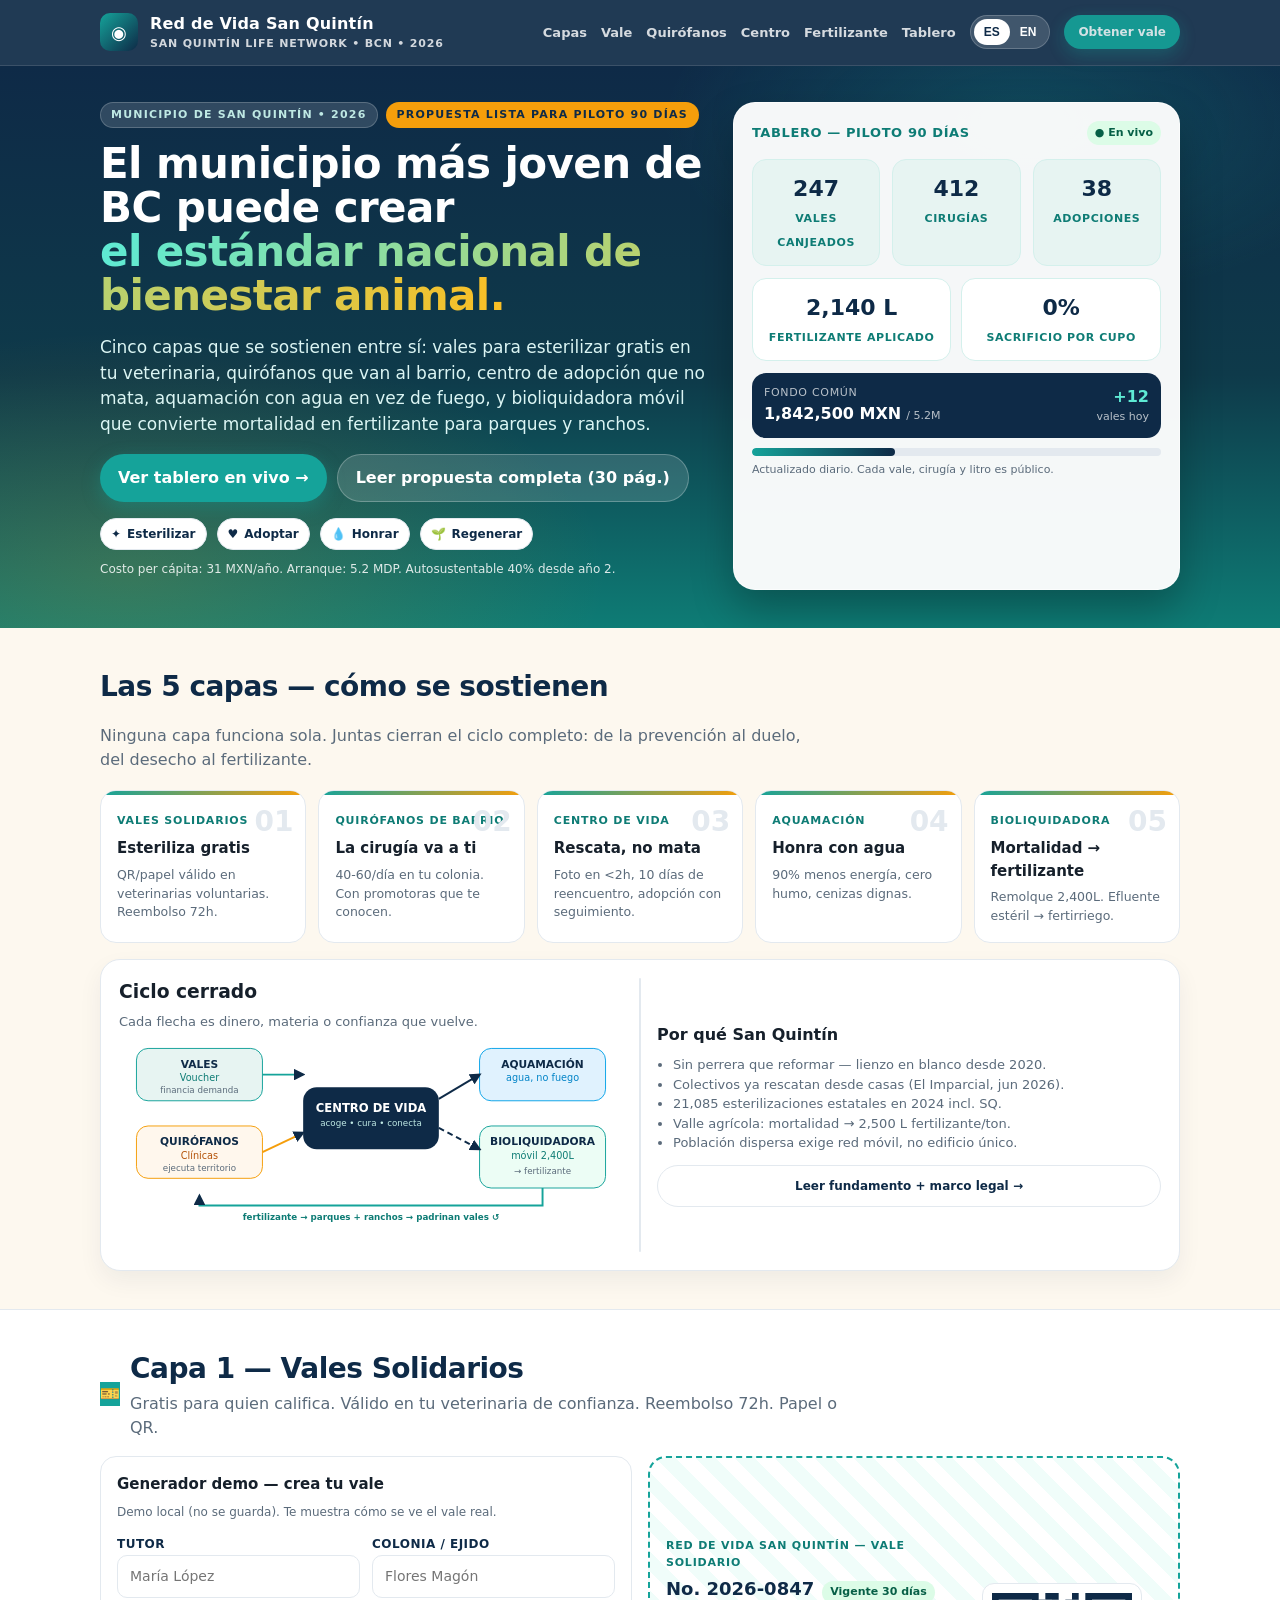
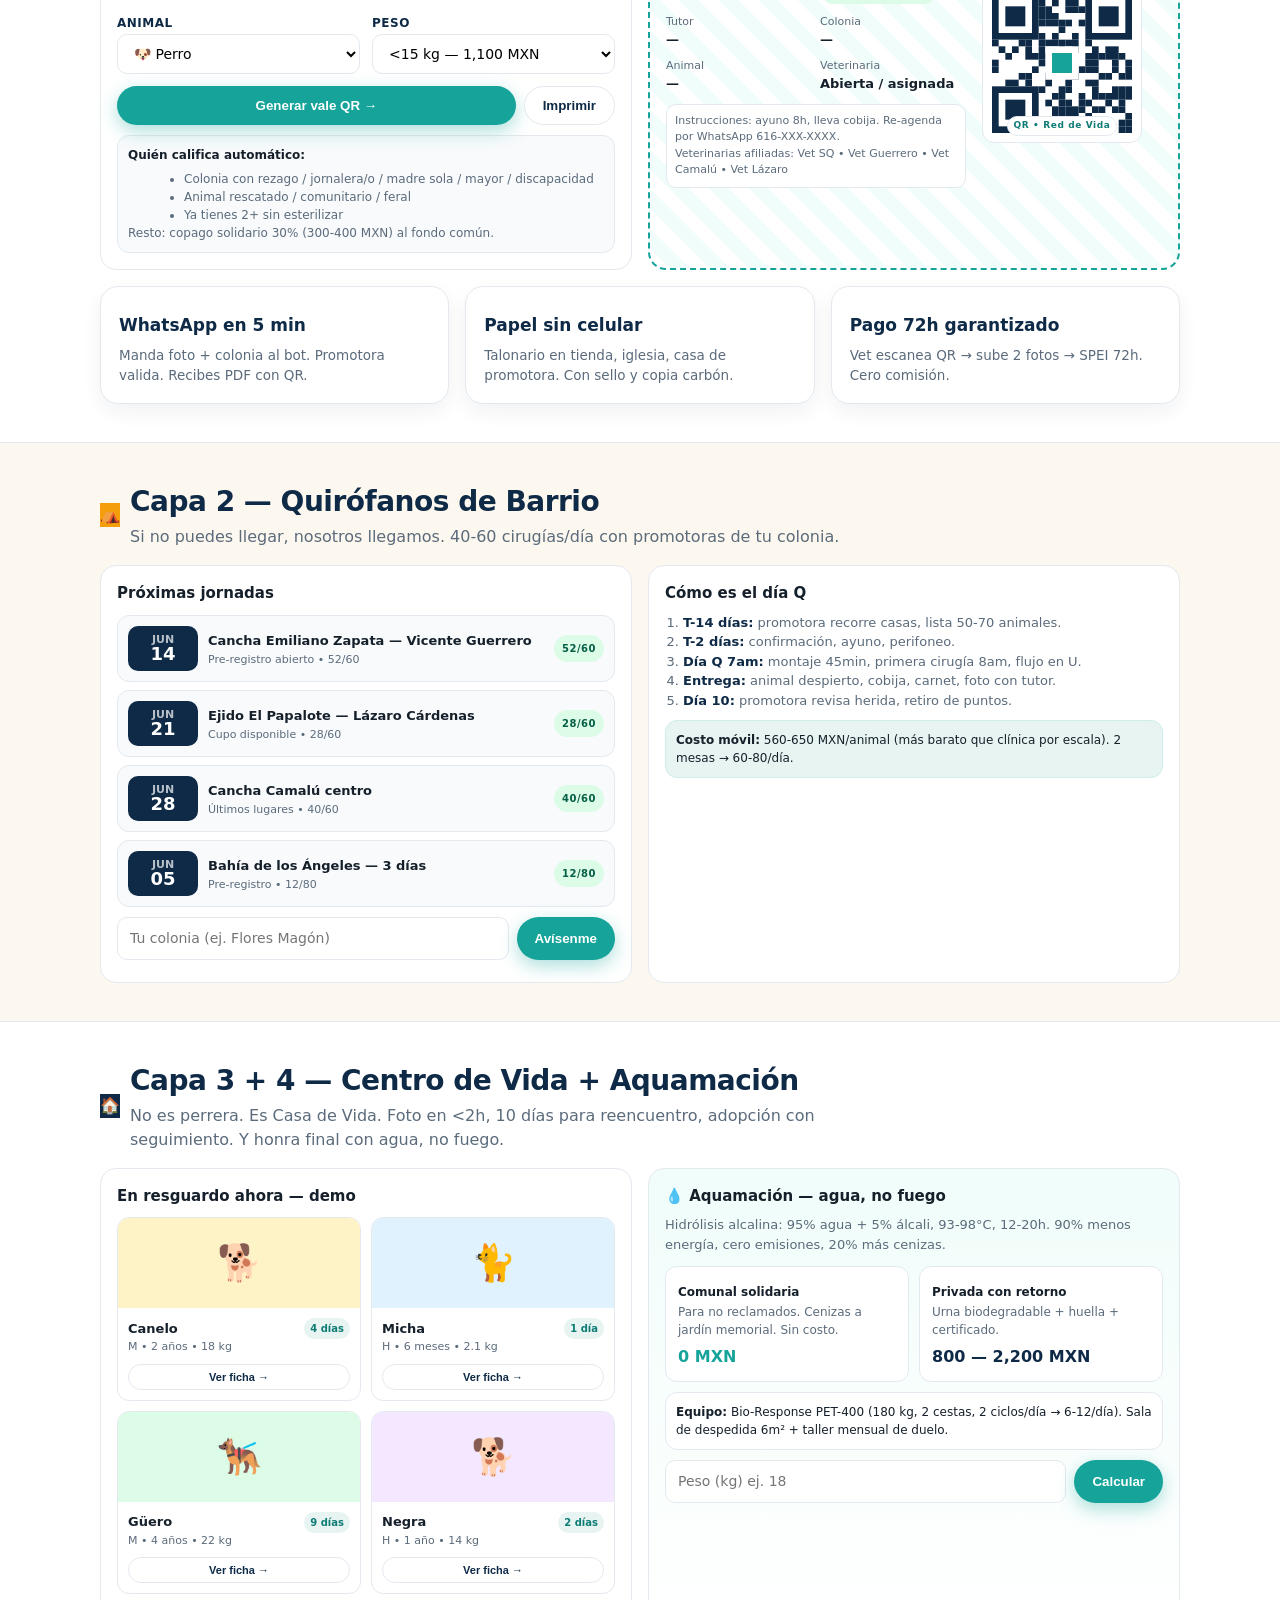
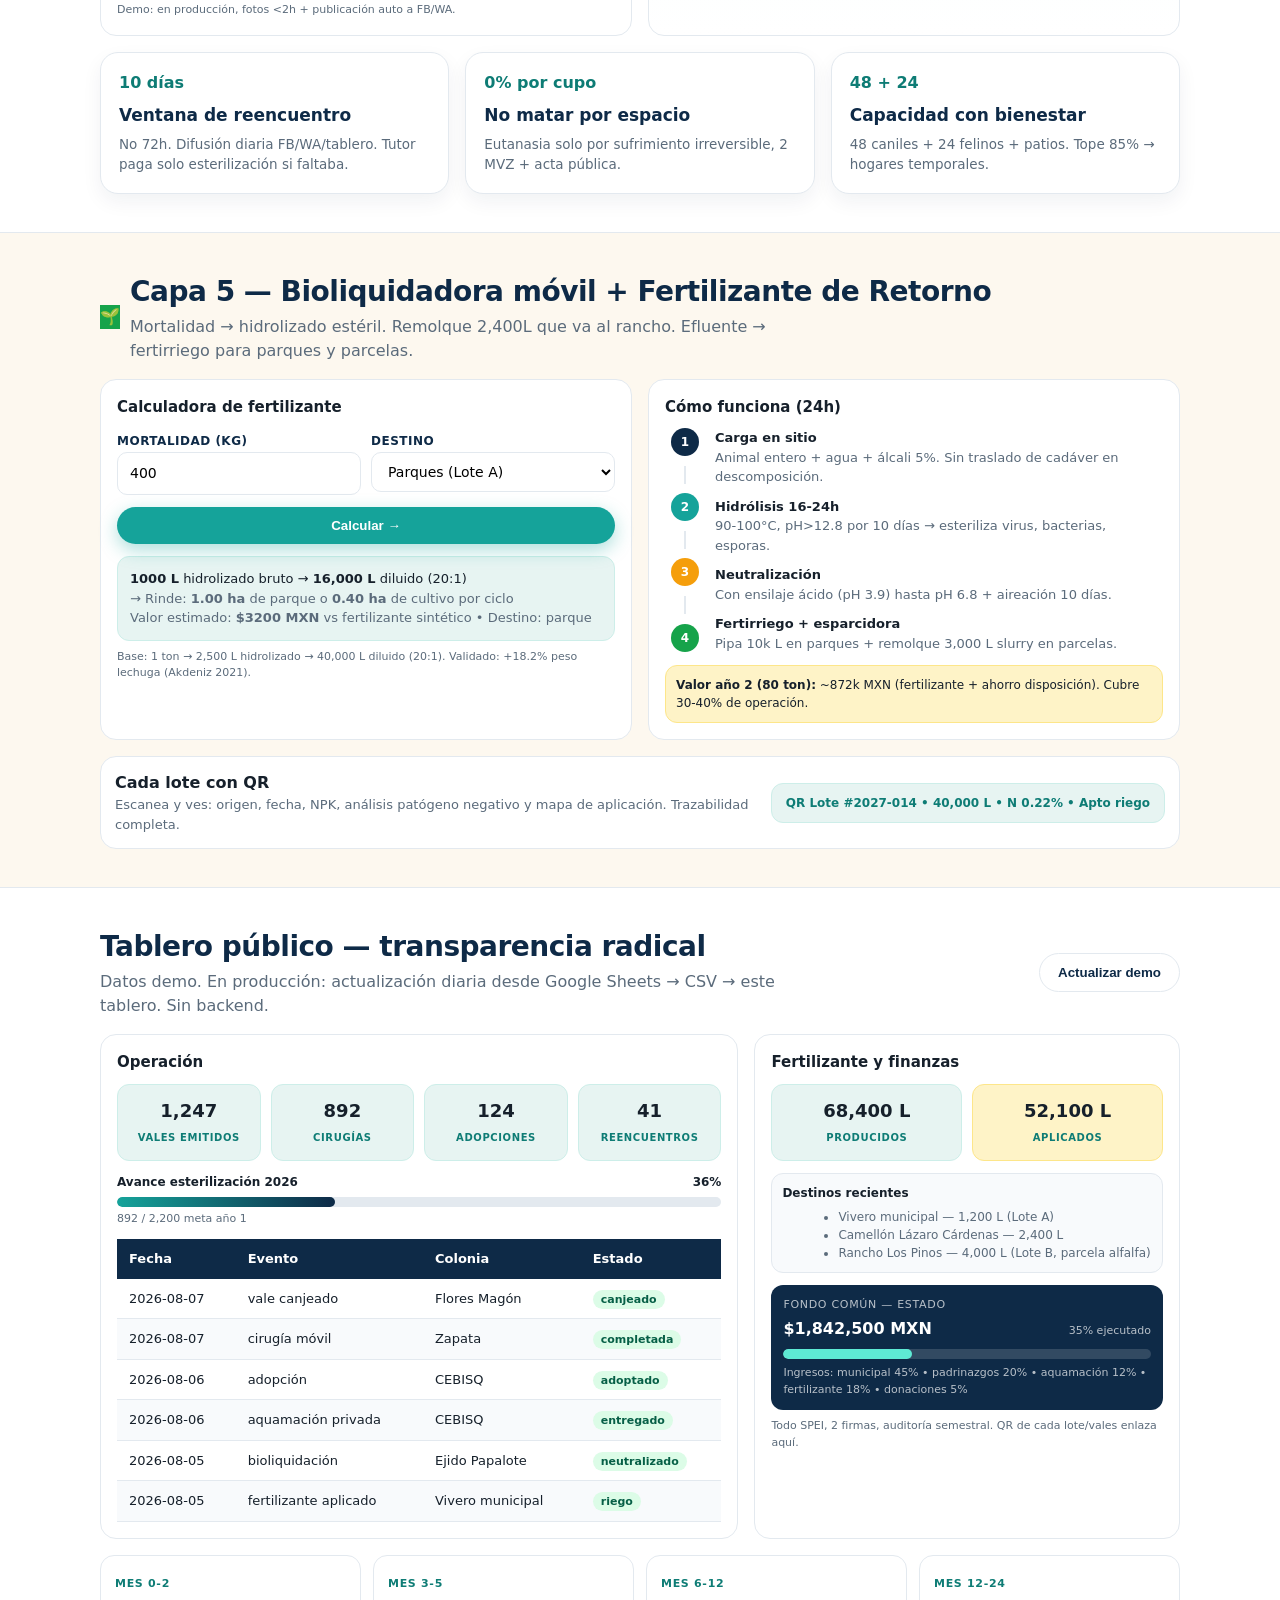
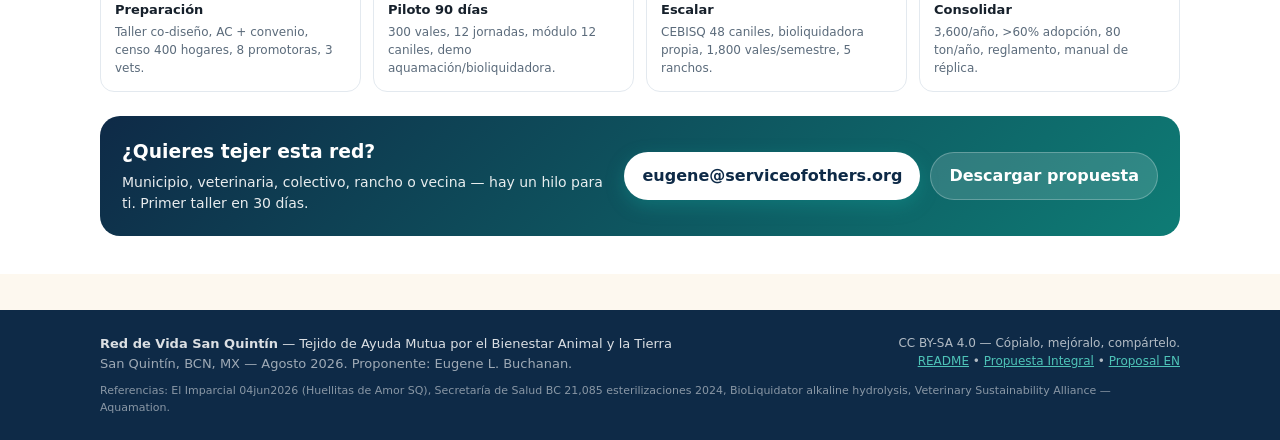
==== san-quintin-red-de-vida/site/index.html @ 42e476c5 "Red de Vida San Quintín — Tejido de ayuda mutua 5 capas: vales, quirófanos de barrio, centro de vida" ====
<!doctype html>
<html lang="es">
<head>
<meta charset="utf-8">
<meta name="viewport" content="width=device-width, initial-scale=1">
<title>Red de Vida San Quintín — Tejido de Ayuda Mutua</title>
<meta name="description" content="Voucher de esterilización, quirófanos de barrio, centro de adopción, aquamación y bioliquidadora móvil que convierte mortalidad en fertilizante. Un estándar para México.">
<link rel="stylesheet" href="style.css">
</head>
<body>
<header class="topbar">
  <div class="container">
    <div class="brand">
      <div class="logo">◉</div>
      <div>
        Red de Vida San Quintín
        <small>San Quintín Life Network • BCN • 2026</small>
      </div>
    </div>
    <nav class="nav">
      <a href="#capas" data-es="Capas" data-en="Layers">Capas</a>
      <a href="#vale" data-es="Vale" data-en="Voucher">Vale</a>
      <a href="#clinicas" data-es="Quirófanos" data-en="Clinics">Quirófanos</a>
      <a href="#centro" data-es="Centro" data-en="Center">Centro</a>
      <a href="#fertilizante" data-es="Fertilizante" data-en="Fertilizer">Fertilizante</a>
      <a href="#tablero" data-es="Tablero" data-en="Dashboard">Tablero</a>
      <div class="lang-toggle" role="group" aria-label="Idioma">
        <button id="btn-es" class="active" onclick="setLang('es')">ES</button>
        <button id="btn-en" onclick="setLang('en')">EN</button>
      </div>
      <a class="btn btn-primary" href="#vale" style="padding:8px 14px;font-size:12px" data-es="Obtener vale" data-en="Get voucher">Obtener vale</a>
    </nav>
  </div>
</header>

<section class="hero">
  <div class="container">
    <div>
      <div class="eyebrow"><span data-es="Municipio de San Quintín • 2026" data-en="Municipality of San Quintín • 2026">Municipio de San Quintín • 2026</span> <span style="background:#f59e0b;color:#0e2a47;border-color:transparent" data-es="Propuesta lista para piloto 90 días" data-en="Ready for 90-day pilot">Propuesta lista para piloto 90 días</span></div>
      <h1>
        <span data-es="El municipio más joven de BC puede crear" data-en="BC's youngest municipality can set">El municipio más joven de BC puede crear</span><br>
        <em data-es="el estándar nacional de bienestar animal." data-en="Mexico's national standard for animal welfare.">el estándar nacional de bienestar animal.</em>
      </h1>
      <p class="lead" data-es="Cinco capas que se sostienen entre sí: vales para esterilizar gratis en tu veterinaria, quirófanos que van al barrio, centro de adopción que no mata, aquamación con agua en vez de fuego, y bioliquidadora móvil que convierte mortalidad en fertilizante para parques y ranchos." data-en="Five layers that hold each other: free spay/neuter vouchers at your vet, clinics that come to you, a no-kill adoption center, water-based aquamation instead of flame, and a mobile BioLiquidator that turns mortality into fertilizer for parks and ranches.">
        Cinco capas que se sostienen entre sí: vales para esterilizar gratis en tu veterinaria, quirófanos que van al barrio, centro de adopción que no mata, aquamación con agua en vez de fuego, y bioliquidadora móvil que convierte mortalidad en fertilizante para parques y ranchos.
      </p>
      <div style="display:flex;gap:10px;flex-wrap:wrap;margin-top:16px">
        <a class="btn btn-primary" href="#tablero" data-es="Ver tablero en vivo →" data-en="See live dashboard →">Ver tablero en vivo →</a>
        <a class="btn btn-ghost" href="../PROPUESTA_INTEGRAL.md" data-es="Leer propuesta completa (30 pág.)" data-en="Read full proposal (30 pp)">Leer propuesta completa (30 pág.)</a>
      </div>
      <div style="display:flex;gap:10px;flex-wrap:wrap;margin-top:16px">
        <span class="badge">✦ <span data-es="Esterilizar" data-en="Spay">Esterilizar</span></span>
        <span class="badge">♥ <span data-es="Adoptar" data-en="Adopt">Adoptar</span></span>
        <span class="badge">💧 <span data-es="Honrar" data-en="Honor">Honrar</span></span>
        <span class="badge">🌱 <span data-es="Regenerar" data-en="Regenerate">Regenerar</span></span>
      </div>
      <p style="font-size:12px;opacity:.85;margin-top:10px" data-es="Costo per cápita: 31 MXN/año. Arranque: 5.2 MDP. Autosustentable 40% desde año 2." data-en="Per-capita cost: ~$1.60/year. Launch: ~$275k USD. 40% self-sustaining by Year 2.">Costo per cápita: 31 MXN/año. Arranque: 5.2 MDP. Autosustentable 40% desde año 2.</p>
    </div>

    <div class="hero-card">
      <div style="display:flex;justify-content:space-between;align-items:center;gap:10px">
        <b style="font-size:13px;letter-spacing:.6px;text-transform:uppercase;color:var(--teal-dark)" data-es="Tablero — piloto 90 días" data-en="Dashboard — 90-day pilot">Tablero — piloto 90 días</b>
        <span style="font-size:11px;background:#dcfce7;color:#065f46;padding:4px 8px;border-radius:999px;font-weight:800">● <span data-es="En vivo" data-en="Live">En vivo</span></span>
      </div>
      <div class="kpi-grid">
        <div class="kpi"><b id="kpi-vales">247</b><span data-es="Vales canjeados" data-en="Vouchers redeemed">Vales canjeados</span></div>
        <div class="kpi"><b id="kpi-cir">412</b><span data-es="Cirugías" data-en="Surgeries">Cirugías</span></div>
        <div class="kpi"><b id="kpi-adop">38</b><span data-es="Adopciones" data-en="Adoptions">Adopciones</span></div>
      </div>
      <div style="display:grid;grid-template-columns:1fr 1fr;gap:10px;margin-top:12px">
        <div class="kpi" style="background:white"><b style="color:var(--navy)">2,140 L</b><span data-es="Fertilizante aplicado" data-en="Fertilizer applied">Fertilizante aplicado</span></div>
        <div class="kpi" style="background:white"><b style="color:var(--navy)">0%</b><span data-es="Sacrificio por cupo" data-en="Kill for space">Sacrificio por cupo</span></div>
      </div>
      <div style="margin-top:12px;background:var(--navy);color:white;border-radius:14px;padding:12px;display:flex;justify-content:space-between;align-items:center">
        <div><div style="font-size:11px;letter-spacing:.7px;text-transform:uppercase;opacity:.7" data-es="Fondo común" data-en="Common fund">Fondo común</div><b id="fondo-txt">1,842,500 MXN</b> <span style="font-size:11px;opacity:.7">/ 5.2M</span></div>
        <div style="text-align:right"><b style="color:#5eead4">+12</b><div style="font-size:11px;opacity:.7" data-es="vales hoy" data-en="vouchers today">vales hoy</div></div>
      </div>
      <div class="bar" style="height:8px;margin-top:10px"><i id="fondo-bar" style="width:35%"></i></div>
      <p style="font-size:11px;color:var(--muted);margin:6px 0 0" data-es="Actualizado diario. Cada vale, cirugía y litro es público." data-en="Updated daily. Every voucher, surgery and liter is public.">Actualizado diario. Cada vale, cirugía y litro es público.</p>
    </div>
  </div>
</section>

<!-- 5 layers -->
<section id="capas" class="section">
  <div class="container">
    <h2 data-es="Las 5 capas — cómo se sostienen" data-en="The 5 layers — how they hold together">Las 5 capas — cómo se sostienen</h2>
    <p class="muted" data-es="Ninguna capa funciona sola. Juntas cierran el ciclo completo: de la prevención al duelo, del desecho al fertilizante." data-en="No layer works alone. Together they close the full loop: from prevention to grief, from waste to fertilizer.">Ninguna capa funciona sola. Juntas cierran el ciclo completo: de la prevención al duelo, del desecho al fertilizante.</p>
    <div class="layers">
      <div class="layer"><div class="num">01</div><b data-es="Vales solidarios" data-en="Vouchers">Vales solidarios</b><h3 data-es="Esteriliza gratis" data-en="Free spay/neuter">Esteriliza gratis</h3><p data-es="QR/papel válido en veterinarias voluntarias. Reembolso 72h." data-en="QR/paper valid at volunteer vets. 72h reimbursement.">QR/papel válido en veterinarias voluntarias. Reembolso 72h.</p></div>
      <div class="layer"><div class="num">02</div><b data-es="Quirófanos de barrio" data-en="Pop-up clinics">Quirófanos de barrio</b><h3 data-es="La cirugía va a ti" data-en="Surgery comes to you">La cirugía va a ti</h3><p data-es="40-60/día en tu colonia. Con promotoras que te conocen." data-en="40-60/day in your neighborhood. With trusted local promoters.">40-60/día en tu colonia. Con promotoras que te conocen.</p></div>
      <div class="layer"><div class="num">03</div><b data-es="Centro de Vida" data-en="Life Center">Centro de Vida</b><h3 data-es="Rescata, no mata" data-en="Rescue, don't kill">Rescata, no mata</h3><p data-es="Foto en <2h, 10 días de reencuentro, adopción con seguimiento." data-en="Photo in <2h, 10-day reunion, supported adoption.">Foto en &lt;2h, 10 días de reencuentro, adopción con seguimiento.</p></div>
      <div class="layer"><div class="num">04</div><b>Aquamación</b><h3 data-es="Honra con agua" data-en="Honor with water">Honra con agua</h3><p data-es="90% menos energía, cero humo, cenizas dignas." data-en="90% less energy, zero smoke, dignified ashes.">90% menos energía, cero humo, cenizas dignas.</p></div>
      <div class="layer"><div class="num">05</div><b data-es="Bioliquidadora" data-en="BioLiquidator">Bioliquidadora</b><h3 data-es="Mortalidad → fertilizante" data-en="Mortality → fertilizer">Mortalidad → fertilizante</h3><p data-es="Remolque 2,400L. Efluente estéril → fertirriego." data-en="2,400L trailer. Sterile effluent → fertigation.">Remolque 2,400L. Efluente estéril → fertirriego.</p></div>
    </div>

    <div class="diagram">
      <div>
        <h3 style="margin:0 0 6px" data-es="Ciclo cerrado" data-en="Closed loop">Ciclo cerrado</h3>
        <p style="font-size:13px;color:var(--muted);margin:0" data-es="Cada flecha es dinero, materia o confianza que vuelve." data-en="Every arrow is money, matter or trust returning.">Cada flecha es dinero, materia o confianza que vuelve.</p>
        <svg viewBox="0 0 520 220" role="img" aria-label="diagrama ciclo">
          <!-- Vales -->
          <rect x="18" y="18" width="130" height="54" rx="12" fill="#e7f4f2" stroke="#15a39a"/>
          <text x="83" y="38" text-anchor="middle" font-size="11" font-weight="800" fill="#0e2a47">VALES</text>
          <text x="83" y="52" text-anchor="middle" font-size="10" fill="#0e7c75">Voucher</text>
          <text x="83" y="64" text-anchor="middle" font-size="9" fill="#5b6b7b">financia demanda</text>
          <!-- Clinicas -->
          <rect x="18" y="98" width="130" height="54" rx="12" fill="#fff7ed" stroke="#f59e0b"/>
          <text x="83" y="118" text-anchor="middle" font-size="11" font-weight="800" fill="#0e2a47">QUIRÓFANOS</text>
          <text x="83" y="132" text-anchor="middle" font-size="10" fill="#b45309">Clínicas</text>
          <text x="83" y="144" text-anchor="middle" font-size="9" fill="#5b6b7b">ejecuta territorio</text>
          <!-- Centro -->
          <rect x="190" y="58" width="140" height="64" rx="14" fill="#0e2a47" />
          <text x="260" y="84" text-anchor="middle" font-size="12" font-weight="800" fill="white">CENTRO DE VIDA</text>
          <text x="260" y="98" text-anchor="middle" font-size="9" fill="#bfe9e4">acoge • cura • conecta</text>
          <!-- Aquamacion -->
          <rect x="372" y="18" width="130" height="54" rx="12" fill="#e0f2fe" stroke="#0ea5e9"/>
          <text x="437" y="38" text-anchor="middle" font-size="11" font-weight="800" fill="#0e2a47">AQUAMACIÓN</text>
          <text x="437" y="52" text-anchor="middle" font-size="10" fill="#0284c7">agua, no fuego</text>
          <!-- Bio -->
          <rect x="372" y="98" width="130" height="64" rx="12" fill="#ecfdf5" stroke="#15a39a"/>
          <text x="437" y="118" text-anchor="middle" font-size="11" font-weight="800" fill="#0e2a47">BIOLIQUIDADORA</text>
          <text x="437" y="132" text-anchor="middle" font-size="10" fill="#0e7c75">móvil 2,400L</text>
          <text x="437" y="148" text-anchor="middle" font-size="9" fill="#5b6b7b">→ fertilizante</text>
          <!-- arrows -->
          <path d="M148 45 L190 45" stroke="#15a39a" stroke-width="2" marker-end="url(#a)"/>
          <path d="M148 125 L190 105" stroke="#f59e0b" stroke-width="2" marker-end="url(#a)"/>
          <path d="M330 70 L372 45" stroke="#0e2a47" stroke-width="2" marker-end="url(#a)"/>
          <path d="M330 100 L372 122" stroke="#0e2a47" stroke-width="2" marker-end="url(#a)" stroke-dasharray="6 4"/>
          <path d="M437 162 L437 180 L83 180 L83 170" stroke="#15a39a" stroke-width="2" fill="none" marker-end="url(#a)"/>
          <text x="260" y="195" text-anchor="middle" font-size="9" fill="#0e7c75" font-weight="700">fertilizante → parques + ranchos → padrinan vales ↺</text>
          <defs><marker id="a" viewBox="0 0 10 10" refX="8" refY="5" markerWidth="6" markerHeight="6" orient="auto-start-reverse"><path d="M 0 0 L 10 5 L 0 10 z" fill="#0e2a47"/></marker></defs>
        </svg>
      </div>
      <div style="width:2px;background:var(--line);align-self:stretch;border-radius:999px"></div>
      <div>
        <h4 style="margin:0 0 8px" data-es="Por qué San Quintín" data-en="Why San Quintín">Por qué San Quintín</h4>
        <ul style="margin:0;padding-left:16px;font-size:13px;color:var(--muted)">
          <li data-es="Sin perrera que reformar — lienzo en blanco desde 2020." data-en="No legacy pound to reform — clean slate since 2020.">Sin perrera que reformar — lienzo en blanco desde 2020.</li>
          <li data-es="Colectivos ya rescatan desde casas (El Imparcial, jun 2026)." data-en="Collectives already rescue from homes (El Imparcial, Jun 2026).">Colectivos ya rescatan desde casas (El Imparcial, jun 2026).</li>
          <li data-es="21,085 esterilizaciones estatales en 2024 incl. SQ." data-en="21,085 state sterilizations in 2024 incl. SQ.">21,085 esterilizaciones estatales en 2024 incl. SQ.</li>
          <li data-es="Valle agrícola: mortalidad → 2,500 L fertilizante/ton." data-en="Farm valley: mortality → 2,500L fertilizer/ton.">Valle agrícola: mortalidad → 2,500 L fertilizante/ton.</li>
          <li data-es="Población dispersa exige red móvil, no edificio único." data-en="Dispersed population needs mobile network, not one building.">Población dispersa exige red móvil, no edificio único.</li>
        </ul>
        <a href="../PROPUESTA_INTEGRAL.md" class="btn btn-light" style="margin-top:12px;width:100%;font-size:12px" data-es="Leer fundamento + marco legal →" data-en="Read rationale + legal frame →">Leer fundamento + marco legal →</a>
      </div>
    </div>
  </div>
</section>

<!-- Voucher generator -->
<section id="vale" class="section" style="background:white;border-top:1px solid var(--line);border-bottom:1px solid var(--line)">
  <div class="container">
    <div style="display:flex;gap:10px;align-items:center">
      <div class="icon" style="background:var(--teal)">🎫</div>
      <div>
        <h2 style="margin:0" data-es="Capa 1 — Vales Solidarios" data-en="Layer 1 — Solidarity Vouchers">Capa 1 — Vales Solidarios</h2>
        <p class="muted" style="margin:2px 0 0" data-es="Gratis para quien califica. Válido en tu veterinaria de confianza. Reembolso 72h. Papel o QR." data-en="Free for those who qualify. Valid at your trusted vet. 72h reimbursement. Paper or QR.">Gratis para quien califica. Válido en tu veterinaria de confianza. Reembolso 72h. Papel o QR.</p>
      </div>
    </div>

    <div class="grid2" style="margin-top:16px">
      <div class="panel">
        <h3 data-es="Generador demo — crea tu vale" data-en="Demo generator — create your voucher">Generador demo — crea tu vale</h3>
        <p style="font-size:12px;color:var(--muted);margin:0 0 10px" data-es="Demo local (no se guarda). Te muestra cómo se ve el vale real." data-en="Local demo (not stored). Shows what a real voucher looks like.">Demo local (no se guarda). Te muestra cómo se ve el vale real.</p>
        <div class="form-grid">
          <div><label data-es="Tutor" data-en="Guardian">Tutor</label><input id="v-tutor" class="input" placeholder="María López"></div>
          <div><label data-es="Colonia / Ejido" data-en="Neighborhood">Colonia / Ejido</label><input id="v-colonia" class="input" placeholder="Flores Magón"></div>
          <div><label data-es="Animal" data-en="Animal">Animal</label><select id="v-especie" class="input"><option value="Perro">🐶 Perro</option><option value="Gato">🐱 Gato</option></select></div>
          <div><label data-es="Peso" data-en="Weight">Peso</label><select id="v-peso" class="input"><option>&lt;15 kg — 1,100 MXN</option><option>15-30 kg — 1,400 MXN</option><option>&gt;30 kg — 1,750 MXN</option><option>Gato — 850 MXN</option></select></div>
        </div>
        <div style="display:flex;gap:8px;margin-top:12px">
          <button class="btn btn-primary" style="flex:1" onclick="genVoucher()" data-es="Generar vale QR →" data-en="Generate QR voucher →">Generar vale QR →</button>
          <button class="btn btn-light" onclick="printVoucher()" data-es="Imprimir" data-en="Print">Imprimir</button>
        </div>
        <div style="margin-top:10px;background:#f8fafc;border:1px solid var(--line);border-radius:12px;padding:10px;font-size:12px">
          <b data-es="Quién califica automático:" data-en="Who auto-qualifies:">Quién califica automático:</b>
          <ul style="margin:6px 0 0 16px;color:var(--muted)">
            <li data-es="Colonia con rezago / jornalera/o / madre sola / mayor / discapacidad" data-en="High-need colonia / farmworker / single mom / senior / disabled">Colonia con rezago / jornalera/o / madre sola / mayor / discapacidad</li>
            <li data-es="Animal rescatado / comunitario / feral" data-en="Rescued / community / feral animal">Animal rescatado / comunitario / feral</li>
            <li data-es="Ya tienes 2+ sin esterilizar" data-en="You have 2+ unsterilized">Ya tienes 2+ sin esterilizar</li>
          </ul>
          <span style="color:var(--muted)" data-es="Resto: copago solidario 30% (300-400 MXN) al fondo común." data-en="Others: 30% solidarity co-pay (300-400 MXN) to common fund.">Resto: copago solidario 30% (300-400 MXN) al fondo común.</span>
        </div>
      </div>

      <div id="voucher-preview" class="voucher">
        <div>
          <div style="font-size:11px;letter-spacing:.8px;text-transform:uppercase;font-weight:800;color:var(--teal-dark)">Red de Vida San Quintín — Vale Solidario</div>
          <div style="display:flex;gap:8px;align-items:baseline;margin-top:4px">
            <b id="pv-num" style="font-size:18px;color:var(--navy)">No. 2026-0847</b>
            <span id="pv-vig" style="font-size:11px;background:#dcfce7;color:#065f46;padding:3px 8px;border-radius:999px;font-weight:800">Vigente 30 días</span>
          </div>
          <div style="margin-top:10px;display:grid;grid-template-columns:1fr 1fr;gap:8px;font-size:13px">
            <div><span style="color:var(--muted);font-size:11px;display:block" data-es="Tutor" data-en="Guardian">Tutor</span><b id="pv-tutor">—</b></div>
            <div><span style="color:var(--muted);font-size:11px;display:block" data-es="Colonia" data-en="Neighborhood">Colonia</span><b id="pv-colonia">—</b></div>
            <div><span style="color:var(--muted);font-size:11px;display:block">Animal</span><b id="pv-especie">—</b></div>
            <div><span style="color:var(--muted);font-size:11px;display:block" data-es="Veterinaria" data-en="Clinic">Veterinaria</span><b data-es="Abierta / asignada" data-en="Open / assigned">Abierta / asignada</b></div>
          </div>
          <div style="margin-top:10px;font-size:11px;color:var(--muted);background:white;border:1px solid var(--line);border-radius:10px;padding:8px">
            <span data-es="Instrucciones: ayuno 8h, lleva cobija. Re-agenda por WhatsApp 616-XXX-XXXX." data-en="Instructions: 8h fast, bring blanket. Reschedule via WhatsApp 616-XXX-XXXX.">Instrucciones: ayuno 8h, lleva cobija. Re-agenda por WhatsApp 616-XXX-XXXX.</span><br>
            <span data-es="Veterinarias afiliadas: Vet SQ • Vet Guerrero • Vet Camalú • Vet Lázaro" data-en="Affiliated vets: Vet SQ • Vet Guerrero • Vet Camalú • Vet Lázaro">Veterinarias afiliadas: Vet SQ • Vet Guerrero • Vet Camalú • Vet Lázaro</span>
          </div>
        </div>
        <div class="qr">
          <canvas id="qr-canvas" width="140" height="140"></canvas>
          <div style="position:absolute;bottom:6px;font-size:9px;font-weight:800;letter-spacing:.6px;color:var(--teal-dark);background:white;padding:2px 6px;border-radius:999px;border:1px solid var(--line)">QR • Red de Vida</div>
        </div>
      </div>
    </div>

    <div class="cards" style="margin-top:16px">
      <div class="card"><h3 data-es="WhatsApp en 5 min" data-en="WhatsApp in 5 min">WhatsApp en 5 min</h3><p data-es="Manda foto + colonia al bot. Promotora valida. Recibes PDF con QR." data-en="Send photo + colonia to bot. Promoter validates. You get PDF with QR.">Manda foto + colonia al bot. Promotora valida. Recibes PDF con QR.</p></div>
      <div class="card"><h3 data-es="Papel sin celular" data-en="Paper, no phone needed">Papel sin celular</h3><p data-es="Talonario en tienda, iglesia, casa de promotora. Con sello y copia carbón." data-en="Booklet at store, church, promoter house. Stamped + carbon copy.">Talonario en tienda, iglesia, casa de promotora. Con sello y copia carbón.</p></div>
      <div class="card"><h3 data-es="Pago 72h garantizado" data-en="72h guaranteed pay">Pago 72h garantizado</h3><p data-es="Vet escanea QR → sube 2 fotos → SPEI 72h. Cero comisión." data-en="Vet scans QR → uploads 2 photos → SPEI 72h. Zero fee.">Vet escanea QR → sube 2 fotos → SPEI 72h. Cero comisión.</p></div>
    </div>
  </div>
</section>

<!-- Pop-up clinics -->
<section id="clinicas" class="section">
  <div class="container">
    <div style="display:flex;gap:10px;align-items:center">
      <div class="icon" style="background:#f59e0b">⛺</div>
      <div><h2 style="margin:0" data-es="Capa 2 — Quirófanos de Barrio" data-en="Layer 2 — Neighborhood Clinics">Capa 2 — Quirófanos de Barrio</h2><p class="muted" style="margin:2px 0 0" data-es="Si no puedes llegar, nosotros llegamos. 40-60 cirugías/día con promotoras de tu colonia." data-en="If you can't get there, we come to you. 40-60 surgeries/day with your neighborhood promoters.">Si no puedes llegar, nosotros llegamos. 40-60 cirugías/día con promotoras de tu colonia.</p></div>
    </div>

    <div class="grid2" style="margin-top:16px">
      <div class="panel">
        <h3 data-es="Próximas jornadas" data-en="Upcoming clinics">Próximas jornadas</h3>
        <div id="jornadas" style="display:grid;gap:8px;margin-top:10px"></div>
        <div style="margin-top:10px;display:flex;gap:8px">
          <input id="j-colonia" class="input" placeholder="Tu colonia (ej. Flores Magón)">
          <button class="btn btn-primary" onclick="subscribeJornada()" style="white-space:nowrap" data-es="Avísenme" data-en="Notify me">Avísenme</button>
        </div>
        <p id="j-msg" style="font-size:12px;color:var(--teal-dark);margin:6px 0 0"></p>
      </div>
      <div class="panel">
        <h3 data-es="Cómo es el día Q" data-en="How Day Q works">Cómo es el día Q</h3>
        <ol style="font-size:13px;color:var(--muted);margin:8px 0 0;padding-left:18px">
          <li><b style="color:var(--navy)" data-es="T-14 días:" data-en="T-14 days:">T-14 días:</b> <span data-es="promotora recorre casas, lista 50-70 animales." data-en="promoter goes door-to-door, lists 50-70 animals.">promotora recorre casas, lista 50-70 animales.</span></li>
          <li><b style="color:var(--navy)" data-es="T-2 días:" data-en="T-2 days:">T-2 días:</b> <span data-es="confirmación, ayuno, perifoneo." data-en="confirmation, fasting, loudspeaker.">confirmación, ayuno, perifoneo.</span></li>
          <li><b style="color:var(--navy)" data-es="Día Q 7am:" data-en="Day Q 7am:">Día Q 7am:</b> <span data-es="montaje 45min, primera cirugía 8am, flujo en U." data-en="45min setup, first surgery 8am, U-flow.">montaje 45min, primera cirugía 8am, flujo en U.</span></li>
          <li><b style="color:var(--navy)" data-es="Entrega:" data-en="Handoff:">Entrega:</b> <span data-es="animal despierto, cobija, carnet, foto con tutor." data-en="awake animal, blanket, card, photo with guardian.">animal despierto, cobija, carnet, foto con tutor.</span></li>
          <li><b style="color:var(--navy)" data-es="Día 10:" data-en="Day 10:">Día 10:</b> <span data-es="promotora revisa herida, retiro de puntos." data-en="promoter checks wound, suture removal.">promotora revisa herida, retiro de puntos.</span></li>
        </ol>
        <div style="margin-top:10px;background:var(--teal-light);border:1px solid #cdeee9;border-radius:12px;padding:10px;font-size:12px">
          <b data-es="Costo móvil:" data-en="Mobile cost:">Costo móvil:</b> <span data-es="560-650 MXN/animal (más barato que clínica por escala). 2 mesas → 60-80/día." data-en="560-650 MXN/animal (cheaper than clinic via scale). 2 tables → 60-80/day.">560-650 MXN/animal (más barato que clínica por escala). 2 mesas → 60-80/día.</span>
        </div>
      </div>
    </div>
  </div>
</section>

<!-- Center + aquamation -->
<section id="centro" class="section" style="background:white;border-top:1px solid var(--line);border-bottom:1px solid var(--line)">
  <div class="container">
    <div style="display:flex;gap:10px;align-items:center">
      <div class="icon" style="background:var(--navy)">🏠</div>
      <div><h2 style="margin:0" data-es="Capa 3 + 4 — Centro de Vida + Aquamación" data-en="Layer 3 + 4 — Life Center + Aquamation">Capa 3 + 4 — Centro de Vida + Aquamación</h2><p class="muted" style="margin:2px 0 0" data-es="No es perrera. Es Casa de Vida. Foto en <2h, 10 días para reencuentro, adopción con seguimiento. Y honra final con agua, no fuego." data-en="Not a pound. A Life House. Photo in <2h, 10-day reunion, supported adoption. And final honor with water, not flame.">No es perrera. Es Casa de Vida. Foto en &lt;2h, 10 días para reencuentro, adopción con seguimiento. Y honra final con agua, no fuego.</p></div>
    </div>

    <div class="grid2" style="margin-top:16px">
      <div class="panel">
        <h3 data-es="En resguardo ahora — demo" data-en="In care now — demo">En resguardo ahora — demo</h3>
        <div id="adop-grid" style="display:grid;grid-template-columns:1fr 1fr;gap:10px;margin-top:10px"></div>
        <p style="font-size:11px;color:var(--muted);margin:8px 0 0" data-es="Demo: en producción, fotos <2h + publicación auto a FB/WA." data-en="Demo: in prod, photos in <2h + auto-post to FB/WA.">Demo: en producción, fotos &lt;2h + publicación auto a FB/WA.</p>
      </div>
      <div class="panel" style="background:linear-gradient(180deg,#f0fdfa,#ffffff)">
        <h3>💧 Aquamación — <span data-es="agua, no fuego" data-en="water, not flame">agua, no fuego</span></h3>
        <p style="font-size:13px;color:var(--muted);margin:6px 0 0" data-es="Hidrólisis alcalina: 95% agua + 5% álcali, 93-98°C, 12-20h. 90% menos energía, cero emisiones, 20% más cenizas." data-en="Alkaline hydrolysis: 95% water + 5% alkali, 93-98°C, 12-20h. 90% less energy, zero emissions, 20% more ashes.">Hidrólisis alcalina: 95% agua + 5% álcali, 93-98°C, 12-20h. 90% menos energía, cero emisiones, 20% más cenizas.</p>
        <div style="display:grid;grid-template-columns:1fr 1fr;gap:10px;margin-top:12px">
          <div style="background:white;border:1px solid var(--line);border-radius:12px;padding:12px">
            <b style="font-size:12px" data-es="Comunal solidaria" data-en="Communal">Comunal solidaria</b>
            <div style="font-size:12px;color:var(--muted)" data-es="Para no reclamados. Cenizas a jardín memorial. Sin costo." data-en="For unclaimed. Ashes to memorial garden. No cost.">Para no reclamados. Cenizas a jardín memorial. Sin costo.</div>
            <b style="display:block;margin-top:6px;color:var(--teal)">0 MXN</b>
          </div>
          <div style="background:white;border:1px solid var(--line);border-radius:12px;padding:12px">
            <b style="font-size:12px" data-es="Privada con retorno" data-en="Private return">Privada con retorno</b>
            <div style="font-size:12px;color:var(--muted)" data-es="Urna biodegradable + huella + certificado." data-en="Biodegradable urn + paw print + certificate.">Urna biodegradable + huella + certificado.</div>
            <b style="display:block;margin-top:6px;color:var(--navy)">800 — 2,200 MXN</b>
          </div>
        </div>
        <div style="margin-top:10px;background:white;border:1px solid var(--line);border-radius:12px;padding:10px;font-size:12px">
          <b data-es="Equipo:" data-en="Equipment:">Equipo:</b> Bio-Response PET-400 (180 kg, 2 cestas, 2 ciclos/día → 6-12/día). <span data-es="Sala de despedida 6m² + taller mensual de duelo." data-en="6m² farewell room + monthly grief workshop.">Sala de despedida 6m² + taller mensual de duelo.</span>
        </div>
        <div style="margin-top:10px;display:flex;gap:8px">
          <input id="aq-peso" class="input" placeholder="Peso (kg) ej. 18">
          <button class="btn btn-primary" onclick="calcAqua()" data-es="Calcular" data-en="Estimate">Calcular</button>
        </div>
        <p id="aq-msg" style="font-size:12px;color:var(--navy);margin:6px 0 0"></p>
      </div>
    </div>

    <div class="cards" style="margin-top:16px">
      <div class="card"><b style="color:var(--teal-dark)">10 días</b><h3 data-es="Ventana de reencuentro" data-en="Reunion window">Ventana de reencuentro</h3><p data-es="No 72h. Difusión diaria FB/WA/tablero. Tutor paga solo esterilización si faltaba." data-en="Not 72h. Daily repost FB/WA/board. Guardian pays only sterilization if pending.">No 72h. Difusión diaria FB/WA/tablero. Tutor paga solo esterilización si faltaba.</p></div>
      <div class="card"><b style="color:var(--teal-dark)">0% por cupo</b><h3 data-es="No matar por espacio" data-en="No kill for space">No matar por espacio</h3><p data-es="Eutanasia solo por sufrimiento irreversible, 2 MVZ + acta pública." data-en="Euthanasia only for irremediable suffering, 2 vets + public record.">Eutanasia solo por sufrimiento irreversible, 2 MVZ + acta pública.</p></div>
      <div class="card"><b style="color:var(--teal-dark)">48 + 24</b><h3 data-es="Capacidad con bienestar" data-en="Capacity with welfare">Capacidad con bienestar</h3><p data-es="48 caniles + 24 felinos + patios. Tope 85% → hogares temporales." data-en="48 kennels + 24 cat condos + yards. 85% cap → foster homes.">48 caniles + 24 felinos + patios. Tope 85% → hogares temporales.</p></div>
    </div>
  </div>
</section>

<!-- Fertilizer -->
<section id="fertilizante" class="section">
  <div class="container">
    <div style="display:flex;gap:10px;align-items:center">
      <div class="icon" style="background:#16a34a">🌱</div>
      <div><h2 style="margin:0" data-es="Capa 5 — Bioliquidadora móvil + Fertilizante de Retorno" data-en="Layer 5 — Mobile BioLiquidator + Return Fertilizer">Capa 5 — Bioliquidadora móvil + Fertilizante de Retorno</h2><p class="muted" style="margin:2px 0 0" data-es="Mortalidad → hidrolizado estéril enclosureless. Remolque 2,400L que va al rancho. Efluente → fertirriego para parques y parcelas." data-en="Mortality → sterile hydrolysate. 2,400L trailer that goes to the ranch. Effluent → fertigation for parks and fields.">Mortalidad → hidrolizado estéril. Remolque 2,400L que va al rancho. Efluente → fertirriego para parques y parcelas.</p></div>
    </div>

    <div class="grid2" style="margin-top:16px">
      <div class="panel">
        <h3 data-es="Calculadora de fertilizante" data-en="Fertilizer calculator">Calculadora de fertilizante</h3>
        <div style="display:grid;grid-template-columns:1fr 1fr;gap:10px;margin-top:10px">
          <div><label data-es="Mortalidad (kg)" data-en="Mortality (kg)">Mortalidad (kg)</label><input id="f-kg" class="input" type="number" value="400" min="10"></div>
          <div><label data-es="Destino" data-en="Destination">Destino</label><select id="f-dest" class="input"><option value="parque" data-es="Parques (Lote A)" data-en="Parks (Lot A)">Parques (Lote A)</option><option value="rancho">Ranchos (Lote B)</option></select></div>
        </div>
        <button class="btn btn-primary" style="width:100%;margin-top:12px" onclick="calcFert()" data-es="Calcular →" data-en="Calculate →">Calcular →</button>
        <div id="f-out" style="margin-top:12px;background:var(--teal-light);border:1px solid #cdeee9;border-radius:12px;padding:12px;font-size:13px"></div>
        <p style="font-size:11px;color:var(--muted);margin:8px 0 0" data-es="Base: 1 ton → 2,500 L hidrolizado → 40,000 L diluido (20:1). Validado: +18.2% peso lechuga (Akdeniz 2021)." data-en="Base: 1 ton → 2,500L hydrolysate → 40,000L diluted (20:1). Validated: +18.2% lettuce weight (Akdeniz 2021).">Base: 1 ton → 2,500 L hidrolizado → 40,000 L diluido (20:1). Validado: +18.2% peso lechuga (Akdeniz 2021).</p>
      </div>
      <div class="panel">
        <h3 data-es="Cómo funciona (24h)" data-en="How it works (24h)">Cómo funciona (24h)</h3>
        <div style="display:grid;grid-template-columns:40px 1fr;gap:10px;font-size:13px;margin-top:10px">
          <div style="display:grid;gap:8px;justify-items:center"><span style="width:28px;height:28px;border-radius:999px;background:var(--navy);color:white;display:grid;place-items:center;font-weight:800;font-size:12px">1</span><span style="width:2px;height:18px;background:var(--line)"></span><span style="width:28px;height:28px;border-radius:999px;background:var(--teal);color:white;display:grid;place-items:center;font-weight:800;font-size:12px">2</span><span style="width:2px;height:18px;background:var(--line)"></span><span style="width:28px;height:28px;border-radius:999px;background:#f59e0b;color:white;display:grid;place-items:center;font-weight:800;font-size:12px">3</span><span style="width:2px;height:18px;background:var(--line)"></span><span style="width:28px;height:28px;border-radius:999px;background:#16a34a;color:white;display:grid;place-items:center;font-weight:800;font-size:12px">4</span></div>
          <div style="display:grid;gap:10px">
            <div><b data-es="Carga en sitio" data-en="Load on-site">Carga en sitio</b><div style="color:var(--muted)" data-es="Animal entero + agua + álcali 5%. Sin traslado de cadáver en descomposición." data-en="Whole animal + water + 5% alkali. No hauling rotting carcass.">Animal entero + agua + álcali 5%. Sin traslado de cadáver en descomposición.</div></div>
            <div><b data-es="Hidrólisis 16-24h" data-en="Hydrolysis 16-24h">Hidrólisis 16-24h</b><div style="color:var(--muted)" data-es="90-100°C, pH>12.8 por 10 días → esteriliza virus, bacterias, esporas." data-en="90-100°C, pH>12.8 for 10 days → kills viruses, bacteria, spores.">90-100°C, pH&gt;12.8 por 10 días → esteriliza virus, bacterias, esporas.</div></div>
            <div><b data-es="Neutralización" data-en="Neutralization">Neutralización</b><div style="color:var(--muted)" data-es="Con ensilaje ácido (pH 3.9) hasta pH 6.8 + aireación 10 días." data-en="With acidic silage (pH 3.9) to pH 6.8 + 10-day aeration.">Con ensilaje ácido (pH 3.9) hasta pH 6.8 + aireación 10 días.</div></div>
            <div><b data-es="Fertirriego + esparcidora" data-en="Fertigation + spreader">Fertirriego + esparcidora</b><div style="color:var(--muted)" data-es="Pipa 10k L en parques + remolque 3,000 L slurry en parcelas." data-en="10k L tanker in parks + 3,000L slurry spreader on fields.">Pipa 10k L en parques + remolque 3,000 L slurry en parcelas.</div></div>
          </div>
        </div>
        <div style="margin-top:12px;background:#fef3c7;border:1px solid #fde68a;border-radius:12px;padding:10px;font-size:12px">
          <b data-es="Valor año 2 (80 ton):" data-en="Value Year 2 (80 tons):">Valor año 2 (80 ton):</b> <span data-es="~872k MXN (fertilizante + ahorro disposición). Cubre 30-40% de operación." data-en="~872k MXN (fertilizer + avoided disposal). Covers 30-40% of ops.">~872k MXN (fertilizante + ahorro disposición). Cubre 30-40% de operación.</span>
        </div>
      </div>
    </div>

    <div style="margin-top:16px;background:white;border:1px solid var(--line);border-radius:16px;padding:14px;display:grid;grid-template-columns:1fr auto;gap:12px;align-items:center">
      <div><b data-es="Cada lote con QR" data-en="Every lot with QR">Cada lote con QR</b><div style="font-size:13px;color:var(--muted)" data-es="Escanea y ves: origen, fecha, NPK, análisis patógeno negativo y mapa de aplicación. Trazabilidad completa." data-en="Scan to see: origin, date, NPK, pathogen-negative test and application map. Full traceability.">Escanea y ves: origen, fecha, NPK, análisis patógeno negativo y mapa de aplicación. Trazabilidad completa.</div></div>
      <div style="background:var(--teal-light);padding:10px 14px;border-radius:12px;border:1px solid #cdeee9;font-size:12px;font-weight:800;color:var(--teal-dark)">QR Lote #2027-014 • 40,000 L • N 0.22% • <span data-es="Apto riego" data-en="Irrigation-ready">Apto riego</span></div>
    </div>
  </div>
</section>

<!-- Dashboard -->
<section id="tablero" class="section" style="background:white;border-top:1px solid var(--line)">
  <div class="container">
    <div style="display:flex;justify-content:space-between;gap:12px;align-items:center;flex-wrap:wrap">
      <div><h2 style="margin:0" data-es="Tablero público — transparencia radical" data-en="Public dashboard — radical transparency">Tablero público — transparencia radical</h2><p class="muted" style="margin:2px 0 0" data-es="Datos demo. En producción: actualización diaria desde Google Sheets → CSV → este tablero. Sin backend." data-en="Demo data. In prod: daily update from Google Sheets → CSV → this board. No backend.">Datos demo. En producción: actualización diaria desde Google Sheets → CSV → este tablero. Sin backend.</p></div>
      <button class="btn btn-light" onclick="refreshDashboard()" data-es="Actualizar demo" data-en="Refresh demo">Actualizar demo</button>
    </div>

    <div class="dashboard">
      <div class="panel">
        <h3 data-es="Operación" data-en="Operations">Operación</h3>
        <div class="stat-row">
          <div class="stat"><b id="d-vales">1,247</b><span data-es="Vales emitidos" data-en="Vouchers issued">Vales emitidos</span></div>
          <div class="stat"><b id="d-cir">892</b><span data-es="Cirugías" data-en="Surgeries">Cirugías</span></div>
          <div class="stat"><b id="d-adop">124</b><span data-es="Adopciones" data-en="Adoptions">Adopciones</span></div>
          <div class="stat"><b id="d-reenc">41</b><span data-es="Reencuentros" data-en="Reunions">Reencuentros</span></div>
        </div>
        <div style="margin-top:12px">
          <div style="display:flex;justify-content:space-between;font-size:12px;font-weight:700"><span data-es="Avance esterilización 2026" data-en="Sterilization progress 2026">Avance esterilización 2026</span><span id="d-pct">36%</span></div>
          <div class="bar"><i id="d-bar" style="width:36%"></i></div>
          <div style="font-size:11px;color:var(--muted);margin-top:4px"><span id="d-meta">892</span> / 2,200 <span data-es="meta año 1" data-en="Year 1 goal">meta año 1</span></div>
        </div>
        <table class="table" style="margin-top:12px">
          <thead><tr><th data-es="Fecha" data-en="Date">Fecha</th><th data-es="Evento" data-en="Event">Evento</th><th data-es="Colonia" data-en="Neighborhood">Colonia</th><th data-es="Estado" data-en="Status">Estado</th></tr></thead>
          <tbody id="d-table"></tbody>
        </table>
      </div>
      <div class="panel">
        <h3 data-es="Fertilizante y finanzas" data-en="Fertilizer & finance">Fertilizante y finanzas</h3>
        <div style="display:grid;grid-template-columns:1fr 1fr;gap:10px;margin-top:10px">
          <div class="stat"><b id="d-fert">68,400 L</b><span data-es="Producidos" data-en="Produced">Producidos</span></div>
          <div class="stat" style="background:#fef3c7;border-color:#fde68a"><b id="d-apli">52,100 L</b><span data-es="Aplicados" data-en="Applied">Aplicados</span></div>
        </div>
        <div style="margin-top:12px;background:#f8fafc;border:1px solid var(--line);border-radius:12px;padding:10px;font-size:12px">
          <b data-es="Destinos recientes" data-en="Recent destinations">Destinos recientes</b>
          <ul id="d-dest" style="margin:6px 0 0 16px;color:var(--muted)"></ul>
        </div>
        <div style="margin-top:12px;background:var(--navy);color:white;border-radius:12px;padding:12px">
          <div style="font-size:11px;letter-spacing:.7px;text-transform:uppercase;opacity:.7" data-es="Fondo común — estado" data-en="Common fund — status">Fondo común — estado</div>
          <div style="display:flex;justify-content:space-between;align-items:baseline;margin-top:4px"><b id="d-fondo">$1,842,500 MXN</b><span style="font-size:11px;opacity:.7">35% <span data-es="ejecutado" data-en="spent">ejecutado</span></span></div>
          <div class="bar" style="background:rgba(255,255,255,.15);margin-top:8px"><i style="width:35%;background:#5eead4"></i></div>
          <div style="font-size:11px;opacity:.7;margin-top:6px" data-es="Ingresos: municipal 45% • padrinazgos 20% • aquamación 12% • fertilizante 18% • donaciones 5%" data-en="Income: municipal 45% • sponsors 20% • aquamation 12% • fertilizer 18% • donations 5%">Ingresos: municipal 45% • padrinazgos 20% • aquamación 12% • fertilizante 18% • donaciones 5%</div>
        </div>
        <p style="font-size:11px;color:var(--muted);margin:8px 0 0" data-es="Todo SPEI, 2 firmas, auditoría semestral. QR de cada lote/vales enlaza aquí." data-en="All SPEI, 2 signatures, semiannual audit. Every lot/voucher QR links here.">Todo SPEI, 2 firmas, auditoría semestral. QR de cada lote/vales enlaza aquí.</p>
      </div>
    </div>

    <div class="timeline">
      <div class="step"><b data-es="Mes 0-2" data-en="Mo 0-2">Mes 0-2</b><h4 data-es="Preparación" data-en="Prep">Preparación</h4><p data-es="Taller co-diseño, AC + convenio, censo 400 hogares, 8 promotoras, 3 vets." data-en="Co-design workshop, nonprofit + agreement, 400-home census, 8 promoters, 3 vets.">Taller co-diseño, AC + convenio, censo 400 hogares, 8 promotoras, 3 vets.</p></div>
      <div class="step"><b data-es="Mes 3-5" data-en="Mo 3-5">Mes 3-5</b><h4 data-es="Piloto 90 días" data-en="90-day pilot">Piloto 90 días</h4><p data-es="300 vales, 12 jornadas, módulo 12 caniles, demo aquamación/bioliquidadora." data-en="300 vouchers, 12 clinic days, 12-kennel module, aquamation/BioLiquidator demo.">300 vales, 12 jornadas, módulo 12 caniles, demo aquamación/bioliquidadora.</p></div>
      <div class="step"><b data-es="Mes 6-12" data-en="Mo 6-12">Mes 6-12</b><h4 data-es="Escalar" data-en="Scale">Escalar</h4><p data-es="CEBISQ 48 caniles, bioliquidadora propia, 1,800 vales/semestre, 5 ranchos." data-en="48-kennel CEBISQ, owned BioLiquidator, 1,800 vouchers/semester, 5 ranches.">CEBISQ 48 caniles, bioliquidadora propia, 1,800 vales/semestre, 5 ranchos.</p></div>
      <div class="step"><b data-es="Mes 12-24" data-en="Mo 12-24">Mes 12-24</b><h4 data-es="Consolidar" data-en="Consolidate">Consolidar</h4><p data-es="3,600/año, >60% adopción, 80 ton/año, reglamento, manual de réplica." data-en="3,600/yr, >60% adoption, 80 tons/yr, regulation, replication manual.">3,600/año, &gt;60% adopción, 80 ton/año, reglamento, manual de réplica.</p></div>
    </div>

    <div class="cta">
      <div>
        <h3 style="margin:0 0 6px" data-es="¿Quieres tejer esta red?" data-en="Want to weave this net?">¿Quieres tejer esta red?</h3>
        <p style="margin:0;opacity:.9;font-size:14px" data-es="Municipio, veterinaria, colectivo, rancho o vecina — hay un hilo para ti. Primer taller en 30 días." data-en="Municipality, vet, collective, ranch or neighbor — there's a thread for you. First workshop in 30 days.">Municipio, veterinaria, colectivo, rancho o vecina — hay un hilo para ti. Primer taller en 30 días.</p>
      </div>
      <div style="display:flex;gap:10px;flex-wrap:wrap">
        <a class="btn btn-primary" href="mailto:eugene@serviceofothers.org?subject=QUIERO%20TEJER%20-%20Red%20de%20Vida%20SQ" style="background:white;color:var(--navy)">eugene@serviceofothers.org</a>
        <a class="btn btn-ghost" href="../PROPUESTA_INTEGRAL.md" data-es="Descargar propuesta" data-en="Download proposal">Descargar propuesta</a>
      </div>
    </div>
  </div>
</section>

<footer class="footer">
  <div class="container" style="display:grid;gap:10px">
    <div style="display:flex;justify-content:space-between;gap:16px;flex-wrap:wrap">
      <div>
        <b>Red de Vida San Quintín</b> — <span data-es="Tejido de Ayuda Mutua por el Bienestar Animal y la Tierra" data-en="Mutual Aid Fabric for Animal Welfare and the Land">Tejido de Ayuda Mutua por el Bienestar Animal y la Tierra</span><br>
        <span style="opacity:.7" data-es="San Quintín, BCN, MX — Agosto 2026. Proponente: Eugene L. Buchanan." data-en="San Quintín, BCN, MX — August 2026. Proponent: Eugene L. Buchanan.">San Quintín, BCN, MX — Agosto 2026. Proponente: Eugene L. Buchanan.</span>
      </div>
      <div style="text-align:right;font-size:12px;opacity:.8">
        CC BY-SA 4.0 — <span data-es="Cópialo, mejóralo, compártelo." data-en="Copy it, improve it, share it.">Cópialo, mejóralo, compártelo.</span><br>
        <a href="../README.md">README</a> • <a href="../PROPUESTA_INTEGRAL.md">Propuesta Integral</a> • <a href="../PROPOSAL_EN.md">Proposal EN</a>
      </div>
    </div>
    <div style="opacity:.6;font-size:11px" data-es="Referencias: El Imparcial 04jun2026 (Huellitas de Amor SQ), Secretaría de Salud BC 21,085 esterilizaciones 2024, BioLiquidator alkaline hydrolysis, Veterinary Sustainability Alliance — Aquamation." data-en="Refs: El Imparcial Jun 4 2026 (Huellitas de Amor SQ), BC Health 21,085 sterilizations 2024, BioLiquidator alkaline hydrolysis, Veterinary Sustainability Alliance — Aquamation.">
      Referencias: El Imparcial 04jun2026 (Huellitas de Amor SQ), Secretaría de Salud BC 21,085 esterilizaciones 2024, BioLiquidator alkaline hydrolysis, Veterinary Sustainability Alliance — Aquamation.
    </div>
  </div>
</footer>

<script>
// language
function setLang(l){
  document.documentElement.lang=l;
  document.querySelectorAll('[data-es]').forEach(el=>{
    const txt = l==='en' ? el.getAttribute('data-en') : el.getAttribute('data-es');
    if(txt) el.textContent = txt;
  });
  // placeholders? keep simple
  document.getElementById('btn-es').classList.toggle('active', l==='es');
  document.getElementById('btn-en').classList.toggle('active', l==='en');
  localStorage.setItem('sq-lang', l);
}
(function(){ const s=localStorage.getItem('sq-lang'); if(s) setLang(s); })();

// QR canvas - simple patterned QR mock (not real QR but visual)
function drawQR(text){
  const c=document.getElementById('qr-canvas');
  if(!c) return;
  const ctx=c.getContext('2d');
  const N=21; const sz=140; const cell=sz/N;
  ctx.fillStyle='#ffffff'; ctx.fillRect(0,0,sz,sz);
  // deterministic pseudo-random based on text
  let h=0; for(let i=0;i<text.length;i++) h=(h*31+text.charCodeAt(i))%999983;
  function rnd(){ h=(h*9301+49297)%233280; return h/233280; }
  // finder patterns
  function finder(x,y){
    ctx.fillStyle='#0e2a47'; ctx.fillRect(x*cell,y*cell,7*cell,7*cell);
    ctx.fillStyle='#ffffff'; ctx.fillRect((x+1)*cell,(y+1)*cell,5*cell,5*cell);
    ctx.fillStyle='#0e2a47'; ctx.fillRect((x+2)*cell,(y+2)*cell,3*cell,3*cell);
  }
  finder(0,0); finder(14,0); finder(0,14);
  for(let y=0;y<N;y++) for(let x=0;x<N;x++){
    if((x<7&&y<7)||(x>13&&y<7)||(x<7&&y>13)) continue;
    if(rnd()>0.52){ ctx.fillStyle='#0e2a47'; ctx.fillRect(x*cell,y*cell,cell,cell); }
  }
  // center logo
  ctx.fillStyle='#ffffff'; ctx.fillRect(8*cell,8*cell,5*cell,5*cell);
  ctx.fillStyle='#15a39a'; ctx.fillRect(9*cell,9*cell,3*cell,3*cell);
}
function genVoucher(){
  const tutor=document.getElementById('v-tutor').value.trim() || 'Tutor demo';
  const colonia=document.getElementById('v-colonia').value.trim() || '—';
  const esp=document.getElementById('v-especie').value;
  const num='No. 2026-'+String(Math.floor(1000+Math.random()*9000));
  document.getElementById('pv-num').textContent=num;
  document.getElementById('pv-tutor').textContent=tutor;
  document.getElementById('pv-colonia').textContent=colonia;
  document.getElementById('pv-especie').textContent=esp;
  drawQR(num+'|'+tutor+'|'+colonia);
  // animate kpi
  const k=document.getElementById('kpi-vales');
  k.textContent= String(parseInt(k.textContent)+1);
}
function printVoucher(){ window.print(); }
drawQR('2026-0847|demo|SQ');

// jornadas
const jornadasData=[
  {fecha:'14 jun', lugar:'Cancha Emiliano Zapata — Vicente Guerrero', cupo: '52/60', estado:'Pre-registro abierto'},
  {fecha:'21 jun', lugar:'Ejido El Papalote — Lázaro Cárdenas', cupo:'28/60', estado:'Cupo disponible'},
  {fecha:'28 jun', lugar:'Cancha Camalú centro', cupo:'40/60', estado:'Últimos lugares'},
  {fecha:'05 jul', lugar:'Bahía de los Ángeles — 3 días', cupo:'12/80', estado:'Pre-registro'},
];
function renderJornadas(){
  const c=document.getElementById('jornadas');
  c.innerHTML = jornadasData.map(j=>`
    <div style="display:grid;grid-template-columns:70px 1fr auto;gap:10px;align-items:center;background:#f8fafc;border:1px solid var(--line);border-radius:12px;padding:10px">
      <div style="background:var(--navy);color:white;border-radius:10px;padding:8px;text-align:center;font-weight:800;line-height:1"><div style="font-size:11px;opacity:.7">JUN</div><div style="font-size:18px">${j.fecha.split(' ')[0]}</div></div>
      <div><b style="font-size:13px">${j.lugar}</b><div style="font-size:11px;color:var(--muted)">${j.estado} • ${j.cupo}</div></div>
      <span style="font-size:10px;font-weight:800;letter-spacing:.5px;background:#dcfce7;color:#065f46;padding:6px 8px;border-radius:999px">${j.cupo}</span>
    </div>
  `).join('');
}
function subscribeJornada(){
  const v=document.getElementById('j-colonia').value.trim();
  const m=document.getElementById('j-msg');
  if(!v){ m.textContent='Escribe tu colonia para avisarte.'; return; }
  m.textContent='¡Listo! Te avisaremos por WhatsApp cuando el quirófano vaya a '+v+'. (demo local)';
  document.getElementById('j-colonia').value='';
}
renderJornadas();

// adop grid
const adopData=[
  {nombre:'Canelo', sexo:'M', edad:'2 años', peso:'18 kg', dias: '4 días', foto:'🐕', color:'#fef3c7'},
  {nombre:'Micha', sexo:'H', edad:'6 meses', peso:'2.1 kg', dias:'1 día', foto:'🐈', color:'#e0f2fe'},
  {nombre:'Güero', sexo:'M', edad:'4 años', peso:'22 kg', dias:'9 días', foto:'🐕‍🦺', color:'#dcfce7'},
  {nombre:'Negra', sexo:'H', edad:'1 año', peso:'14 kg', dias:'2 días', foto:'🐕', color:'#f3e8ff'},
];
function renderAdop(){
  const c=document.getElementById('adop-grid');
  c.innerHTML = adopData.map(a=>`
    <div style="background:white;border:1px solid var(--line);border-radius:12px;overflow:hidden">
      <div style="height:90px;background:${a.color};display:grid;place-items:center;font-size:36px">${a.foto}</div>
      <div style="padding:10px">
        <div style="display:flex;justify-content:space-between;align-items:center"><b style="font-size:13px">${a.nombre}</b><span style="font-size:10px;background:var(--teal-light);color:var(--teal-dark);padding:3px 6px;border-radius:999px;font-weight:800">${a.dias}</span></div>
        <div style="font-size:11px;color:var(--muted)">${a.sexo} • ${a.edad} • ${a.peso}</div>
        <button class="btn btn-light" style="width:100%;margin-top:8px;padding:6px;font-size:11px" onclick="alert('Demo: en producción abre ficha con fotos, video 15s y botón Adoptar/Reencuentro → WhatsApp')">Ver ficha →</button>
      </div>
    </div>
  `).join('');
}
renderAdop();

function calcAqua(){
  const v=parseFloat(document.getElementById('aq-peso').value);
  const m=document.getElementById('aq-msg');
  if(!v||v<=0){ m.textContent='Ingresa peso en kg.'; return; }
  let costo= v<10?800 : v<25?1400 : 2200;
  let tiempo= v<10?'~12h' : v<25?'~16h' : '~20h';
  m.textContent = `Estimado: $${costo} MXN • ${tiempo} • urna biodegradable + huella + cenizas (+20% vs cremación). Subsidiado 70% si calificas.`;
}
function calcFert(){
  const kg=parseFloat(document.getElementById('f-kg').value)||0;
  const dest=document.getElementById('f-dest').value;
  const out=document.getElementById('f-out');
  if(kg<=0){ out.textContent='Ingresa kg.'; return; }
  const hydro = kg * 2.5; // L bruto
  const dil = hydro * 16; // ~40x? use 16 for realistic after losses
  // actually 2.5*16=40 L diluted per kg
  const diluted = kg * 40;
  const haParque = diluted / 40000 * 2.5;
  const haCultivo = diluted / 40000 * 1;
  const valor = diluted * 0.2;
  out.innerHTML = `
    <b>${hydro.toFixed(0)} L</b> hidrolizado bruto → <b>${diluted.toLocaleString()} L</b> diluido (20:1)<br>
    <span style="color:var(--muted)">→ Rinde: <b>${haParque.toFixed(2)} ha</b> de parque o <b>${haCultivo.toFixed(2)} ha</b> de cultivo por ciclo</span><br>
    <span style="color:var(--muted)">Valor estimado: <b>$${valor.toFixed(0)} MXN</b> vs fertilizante sintético • Destino: ${dest}</span>
  `;
}
calcFert();

// dashboard table
const dashRows=[
  ['2026-08-07','vale canjeado','Flores Magón','Vet Guerrero','canjeado'],
  ['2026-08-07','cirugía móvil','Zapata','Quirófano','completada'],
  ['2026-08-06','adopción','CEBISQ','Canelo → Familia R.','adoptado'],
  ['2026-08-06','aquamación privada','CEBISQ','12 kg → urna','entregado'],
  ['2026-08-05','bioliquidación','Ejido Papalote','420 kg → 16,800 L','neutralizado'],
  ['2026-08-05','fertilizante aplicado','Vivero municipal','1,200 L','riego'],
];
function renderDash(){
  const tbody=document.getElementById('d-table');
  tbody.innerHTML = dashRows.map(r=>`<tr><td>${r[0]}</td><td>${r[1]}</td><td>${r[2]}</td><td><span style="background:#dcfce7;color:#065f46;padding:3px 8px;border-radius:999px;font-size:11px;font-weight:700">${r[4]}</span></td></tr>`).join('');
  document.getElementById('d-dest').innerHTML = `
    <li>Vivero municipal — 1,200 L (Lote A)</li>
    <li>Camellón Lázaro Cárdenas — 2,400 L</li>
    <li>Rancho Los Pinos — 4,000 L (Lote B, parcela alfalfa)</li>
  `;
}
function refreshDashboard(){
  // wiggle numbers
  const v=document.getElementById('d-vales'); v.textContent = String(1247+Math.floor(Math.random()*6));
  const c=document.getElementById('d-cir'); c.textContent = String(892+Math.floor(Math.random()*4));
  const f=document.getElementById('d-fert'); f.textContent = (68400+Math.floor(Math.random()*800))+' L';
  renderDash();
}
renderDash();
</script>
</body>
</html>
---- san-quintin-red-de-vida/site/style.css ----
:root{
  --navy:#0e2a47;
  --navy2:#16395f;
  --teal:#15a39a;
  --teal-dark:#0e7c75;
  --teal-light:#e7f4f2;
  --sand:#fdf8ef;
  --accent:#f59e0b;
  --accent2:#ef4444;
  --muted:#5b6b7b;
  --card:#ffffff;
  --line:#e3e9ef;
  --radius:18px;
}
*{box-sizing:border-box}
html{scroll-behavior:smooth}
body{
  margin:0;
  font-family: Inter, system-ui, -apple-system, Segoe UI, Roboto, Helvetica, Arial;
  color:#16202b;
  background: var(--sand);
  line-height:1.5;
}
a{color:var(--teal-dark)}
.container{max-width:1120px;margin:0 auto;padding:0 20px}
.topbar{
  position:sticky;top:0;z-index:30;
  background:rgba(14,42,71,0.92);backdrop-filter:blur(8px);
  color:white;border-bottom:1px solid rgba(255,255,255,0.12)
}
.topbar .container{display:flex;align-items:center;justify-content:space-between;gap:16px;padding:12px 20px}
.brand{display:flex;align-items:center;gap:12px;font-weight:800;letter-spacing:.2px}
.brand .logo{width:38px;height:38px;border-radius:10px;background:linear-gradient(135deg,var(--teal),#0e2a47);display:grid;place-items:center;color:white;font-size:18px}
.brand small{display:block;font-weight:600;opacity:.8;font-size:11px;letter-spacing:.8px;text-transform:uppercase}
.nav{display:flex;gap:14px;align-items:center;flex-wrap:wrap}
.nav a{color:rgba(255,255,255,.9);text-decoration:none;font-size:13px;font-weight:600;opacity:.9}
.nav a:hover{opacity:1;text-decoration:underline}
.btn{
  display:inline-flex;align-items:center;justify-content:center;gap:8px;
  padding:11px 18px;border-radius:999px;border:0;font-weight:800;cursor:pointer;
  text-decoration:none;transition:.15s;white-space:nowrap
}
.btn-primary{background:var(--teal);color:white;box-shadow:0 6px 18px rgba(21,163,154,.35)}
.btn-primary:hover{background:var(--teal-dark);transform:translateY(-1px)}
.btn-ghost{background:rgba(255,255,255,.14);color:white;border:1px solid rgba(255,255,255,.25)}
.btn-ghost:hover{background:rgba(255,255,255,.2)}
.btn-light{background:white;color:var(--navy);border:1px solid var(--line)}
.lang-toggle{display:flex;background:rgba(255,255,255,.14);border-radius:999px;padding:3px;border:1px solid rgba(255,255,255,.2)}
.lang-toggle button{background:transparent;border:0;color:white;padding:6px 10px;border-radius:999px;font-weight:800;font-size:12px;cursor:pointer}
.lang-toggle button.active{background:white;color:var(--navy)}
.hero{
  background: linear-gradient(180deg, #0e2a47 0%, #0e3a4a 55%, #0e7c75 100%);
  color:white;position:relative;overflow:hidden;
}
.hero::after{
  content:"";position:absolute;inset:0;
  background: radial-gradient(600px 300px at 80% 10%, rgba(21,163,154,.25), transparent 60%),
              radial-gradient(800px 400px at 10% 90%, rgba(245,158,11,.18), transparent 60%);
  pointer-events:none;
}
.hero .container{position:relative;z-index:1;display:grid;grid-template-columns:1.15fr .85fr;gap:28px;padding:36px 20px 38px}
.eyebrow{font-size:11px;letter-spacing:1.2px;text-transform:uppercase;font-weight:800;color:#bfe9e4;display:flex;gap:8px;align-items:center}
.eyebrow span{background:rgba(255,255,255,.14);padding:4px 10px;border-radius:999px;border:1px solid rgba(255,255,255,.2)}
h1{font-size:42px;line-height:1.05;margin:14px 0 12px;font-weight:900;letter-spacing:-.6px}
h1 em{font-style:normal;background:linear-gradient(90deg,#5eead4,#fbbf24);-webkit-background-clip:text;-webkit-text-fill-color:transparent}
.hero p.lead{font-size:17px;color:#e6fffd;opacity:.95;max-width:62ch}
.hero-card{
  background:rgba(255,255,255,.96);color:var(--navy);border-radius:22px;padding:18px;
  box-shadow:0 20px 40px rgba(0,0,0,.25);border:1px solid rgba(255,255,255,.6)
}
.kpi-grid{display:grid;grid-template-columns:repeat(3,1fr);gap:12px;margin-top:14px}
.kpi{background:var(--teal-light);border-radius:14px;padding:12px;text-align:center;border:1px solid #d4f0ec}
.kpi b{font-size:22px;display:block;color:var(--navy)}
.kpi span{font-size:11px;font-weight:800;letter-spacing:.6px;text-transform:uppercase;color:var(--teal-dark)}
.badge{display:inline-flex;gap:6px;align-items:center;background:white;border:1px solid var(--line);padding:6px 10px;border-radius:999px;font-size:12px;font-weight:700;color:var(--navy)}
.section{padding:38px 0}
.section h2{font-size:28px;letter-spacing:-.5px;margin:0 0 6px;color:var(--navy)}
.section p.muted{color:var(--muted);max-width:70ch}
.cards{display:grid;grid-template-columns:repeat(3,1fr);gap:16px;margin-top:18px}
.card{background:var(--card);border-radius:var(--radius);padding:18px;border:1px solid var(--line);box-shadow:0 8px 20px rgba(14,42,71,.06)}
.card h3{margin:8px 0 6px;font-size:17px;color:var(--navy)}
.card p{font-size:13.5px;color:var(--muted);margin:0}
.card .icon{width:44px;height:44px;border-radius:12px;display:grid;place-items:center;font-size:20px;color:white}
.layers{display:grid;grid-template-columns:repeat(5,1fr);gap:12px;margin-top:18px}
.layer{background:white;border-radius:16px;padding:16px;border:1px solid var(--line);position:relative;overflow:hidden}
.layer::before{content:"";position:absolute;top:0;left:0;right:0;height:4px;background:linear-gradient(90deg,var(--teal),var(--accent))}
.layer b{font-size:11px;letter-spacing:.8px;text-transform:uppercase;color:var(--teal-dark)}
.layer h3{font-size:15px;margin:6px 0 6px}
.layer p{font-size:12.5px;color:var(--muted);margin:0}
.layer .num{position:absolute;top:10px;right:12px;font-weight:900;color:#e3e9ef;font-size:28px}
.diagram{
  background:white;border:1px solid var(--line);border-radius:20px;padding:18px;
  display:grid;grid-template-columns:1fr auto 1fr;gap:16px;align-items:center;
  box-shadow:0 10px 24px rgba(14,42,71,.06);margin-top:16px
}
.diagram svg{width:100%;height:auto}
.table{width:100%;border-collapse:collapse;font-size:13px;margin-top:12px}
.table th{background:var(--navy);color:white;padding:10px 12px;text-align:left}
.table td{padding:10px 12px;border-bottom:1px solid var(--line)}
.table tr:nth-child(even){background:#f8fafc}
.voucher{
  background: repeating-linear-gradient(45deg, #ffffff, #ffffff 14px, #f0fdfa 14px, #f0fdfa 28px);
  border:2px dashed var(--teal);border-radius:18px;padding:16px;display:grid;grid-template-columns:1fr 180px;gap:16px;align-items:center
}
.qr{width:160px;height:160px;background:white;border:1px solid var(--line);border-radius:12px;display:grid;place-items:center;position:relative;overflow:hidden}
.qr canvas{width:140px;height:140px}
.dashboard{
  display:grid;grid-template-columns:1.2fr .8fr;gap:16px;margin-top:16px
}
.panel{background:white;border:1px solid var(--line);border-radius:16px;padding:16px}
.panel h3{margin:0 0 8px;font-size:15px}
.stat-row{display:grid;grid-template-columns:repeat(4,1fr);gap:10px;margin-top:10px}
.stat{background:var(--teal-light);border-radius:12px;padding:12px;text-align:center;border:1px solid #cdeee9}
.stat b{font-size:18px;display:block}
.stat span{font-size:10px;letter-spacing:.6px;text-transform:uppercase;font-weight:800;color:var(--teal-dark)}
.bar{height:10px;background:#e3e9ef;border-radius:999px;overflow:hidden;margin-top:6px}
.bar i{display:block;height:100%;background:linear-gradient(90deg,var(--teal),var(--navy));border-radius:999px}
.timeline{display:grid;grid-template-columns:repeat(4,1fr);gap:12px;margin-top:16px}
.step{background:white;border-radius:14px;padding:14px;border:1px solid var(--line);position:relative}
.step b{font-size:11px;letter-spacing:.7px;text-transform:uppercase;color:var(--teal-dark)}
.step h4{margin:6px 0 4px;font-size:13px}
.step p{font-size:12px;color:var(--muted);margin:0}
.cta{
  background:linear-gradient(135deg, var(--navy) 0%, var(--teal-dark) 100%);
  color:white;border-radius:20px;padding:22px;display:grid;grid-template-columns:1fr auto;gap:16px;align-items:center;margin-top:24px
}
.footer{background:var(--navy);color:rgba(255,255,255,.85);padding:24px 0;margin-top:36px;font-size:13px}
.footer a{color:#5eead4}
.grid2{display:grid;grid-template-columns:1fr 1fr;gap:16px}
.input, select, textarea{
  width:100%;padding:10px 12px;border:1px solid var(--line);border-radius:10px;font:inherit;font-size:14px;background:white
}
label{font-size:12px;font-weight:800;letter-spacing:.5px;text-transform:uppercase;color:var(--navy)}
.form-grid{display:grid;grid-template-columns:1fr 1fr;gap:12px}
@media(max-width:960px){
  .hero .container{grid-template-columns:1fr}
  .cards{grid-template-columns:1fr}
  .layers{grid-template-columns:1fr 1fr}
  .diagram{grid-template-columns:1fr}
  .dashboard{grid-template-columns:1fr}
  .grid2{grid-template-columns:1fr}
  .voucher{grid-template-columns:1fr}
  .timeline{grid-template-columns:1fr 1fr}
  .stat-row{grid-template-columns:1fr 1fr}
  .cta{grid-template-columns:1fr}
}
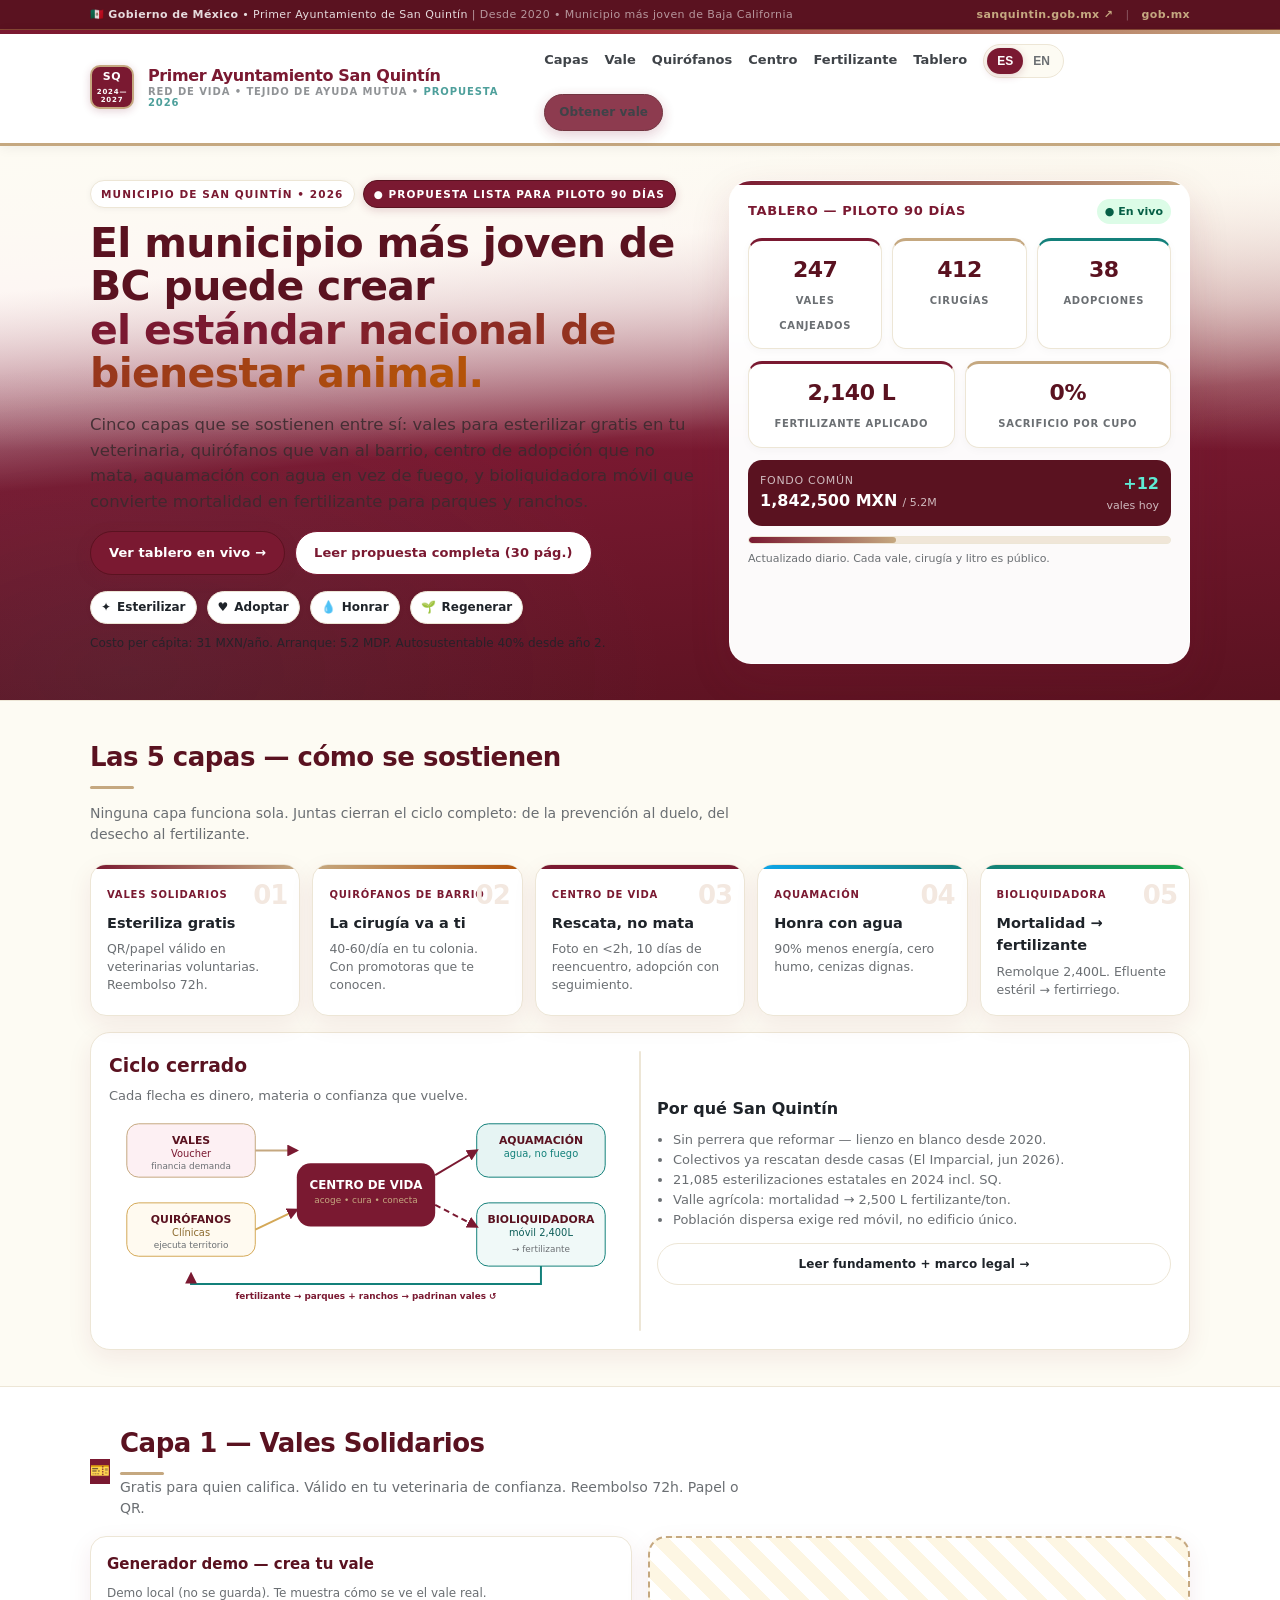
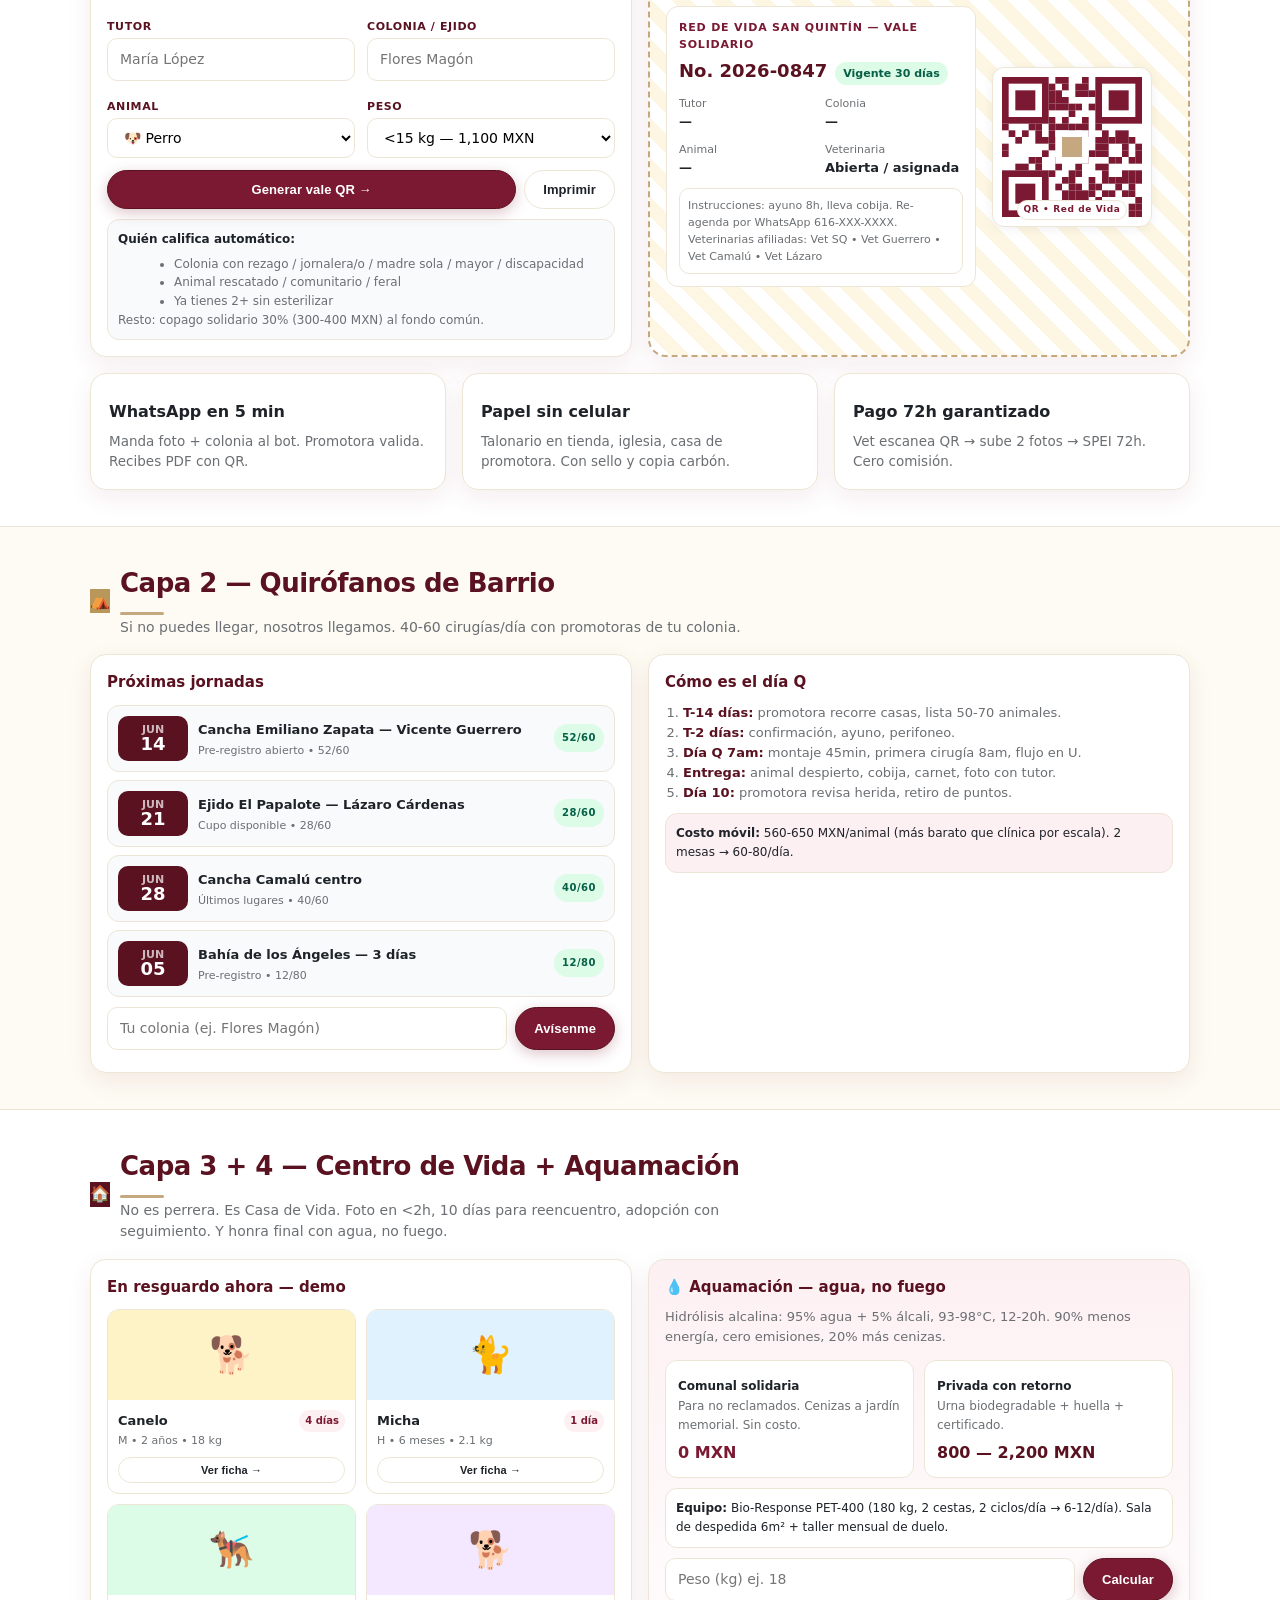
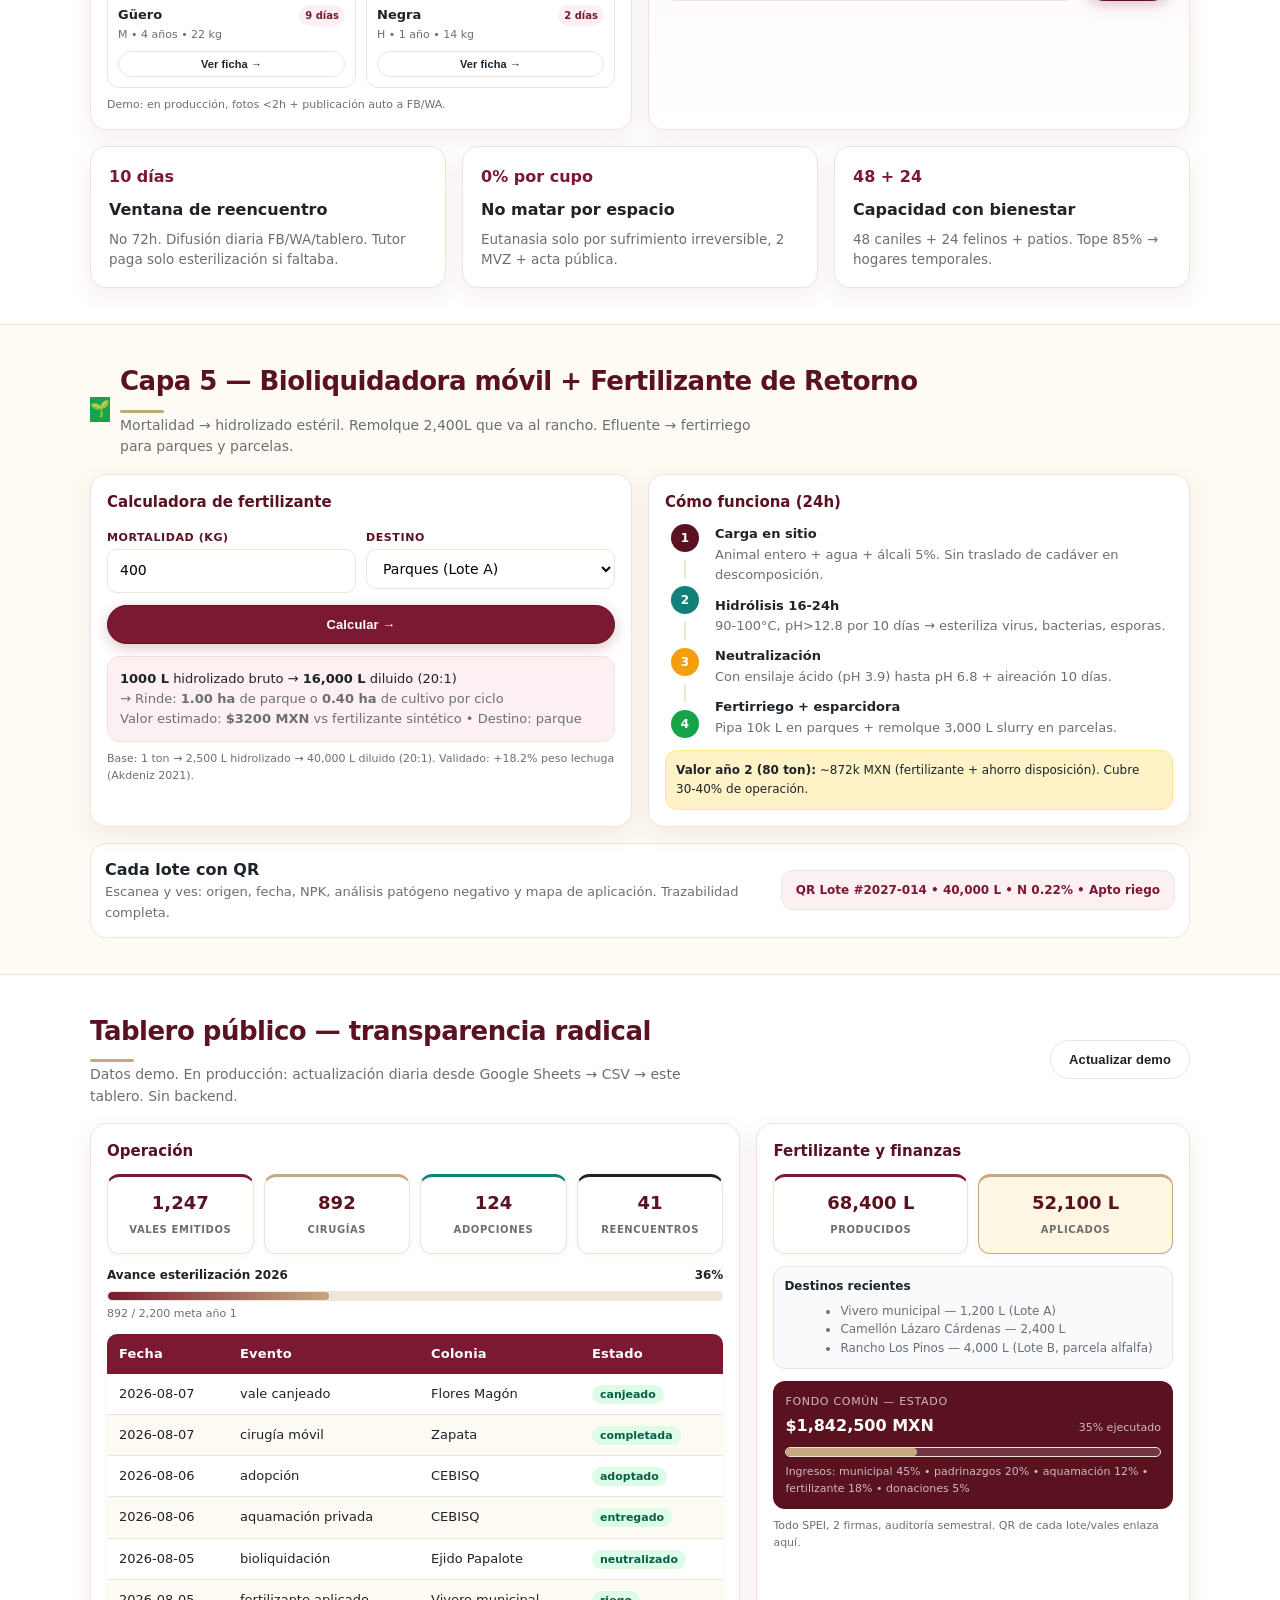
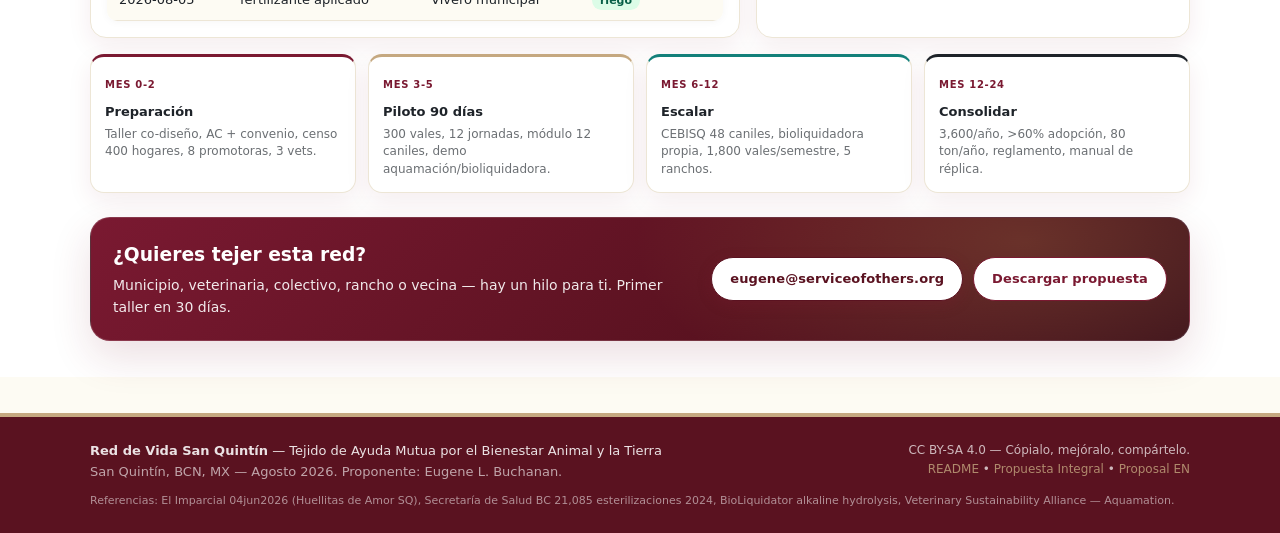
==== commit 022a8c5b: "Estilo alineado a sanquintin.gob.mx — paleta guinda #7A1931 + dorado #C5A880 + crema - Topbar blanca" ====
--- a/san-quintin-red-de-vida/site/index.html
+++ b/san-quintin-red-de-vida/site/index.html
@@ -8,13 +8,19 @@
 <link rel="stylesheet" href="style.css">
 </head>
 <body>
+<div class="gob-bar">
+  <div class="container">
+    <span>🇲🇽 <b>Gobierno de México</b> • Primer Ayuntamiento de San Quintín <span style="opacity:.65">| Desde 2020 • Municipio más joven de Baja California</span></span>
+    <span style="display:flex;gap:12px;align-items:center"><a href="https://www.sanquintin.gob.mx/" target="_blank" rel="noopener">sanquintin.gob.mx ↗</a><span style="opacity:.35">|</span><a href="https://www.gob.mx/" target="_blank" rel="noopener">gob.mx</a></span>
+  </div>
+</div>
 <header class="topbar">
   <div class="container">
     <div class="brand">
-      <div class="logo">◉</div>
+      <div class="logo">SQ<br><span style="font-size:7px;letter-spacing:.8px">2024—2027</span></div>
       <div>
-        Red de Vida San Quintín
-        <small>San Quintín Life Network • BCN • 2026</small>
+        <b>Primer Ayuntamiento</b> <span style="font-weight:800;color:var(--wine)">San Quintín</span><br>
+        <small>Red de Vida • Tejido de Ayuda Mutua • <span style="color:var(--teal)">Propuesta 2026</span></small>
       </div>
     </div>
     <nav class="nav">
@@ -36,7 +42,7 @@
 <section class="hero">
   <div class="container">
     <div>
-      <div class="eyebrow"><span data-es="Municipio de San Quintín • 2026" data-en="Municipality of San Quintín • 2026">Municipio de San Quintín • 2026</span> <span style="background:#f59e0b;color:#0e2a47;border-color:transparent" data-es="Propuesta lista para piloto 90 días" data-en="Ready for 90-day pilot">Propuesta lista para piloto 90 días</span></div>
+      <div class="eyebrow"><span data-es="Municipio de San Quintín • 2026" data-en="Municipality of San Quintín • 2026">Municipio de San Quintín • 2026</span> <span class="gold" data-es="Propuesta lista para piloto 90 días" data-en="Ready for 90-day pilot">● Propuesta lista para piloto 90 días</span></div>
       <h1>
         <span data-es="El municipio más joven de BC puede crear" data-en="BC's youngest municipality can set">El municipio más joven de BC puede crear</span><br>
         <em data-es="el estándar nacional de bienestar animal." data-en="Mexico's national standard for animal welfare.">el estándar nacional de bienestar animal.</em>
@@ -59,7 +65,7 @@
 
     <div class="hero-card">
       <div style="display:flex;justify-content:space-between;align-items:center;gap:10px">
-        <b style="font-size:13px;letter-spacing:.6px;text-transform:uppercase;color:var(--teal-dark)" data-es="Tablero — piloto 90 días" data-en="Dashboard — 90-day pilot">Tablero — piloto 90 días</b>
+        <b style="font-size:13px;letter-spacing:.6px;text-transform:uppercase;color:var(--wine)" data-es="Tablero — piloto 90 días" data-en="Dashboard — 90-day pilot">Tablero — piloto 90 días</b>
         <span style="font-size:11px;background:#dcfce7;color:#065f46;padding:4px 8px;border-radius:999px;font-weight:800">● <span data-es="En vivo" data-en="Live">En vivo</span></span>
       </div>
       <div class="kpi-grid">
@@ -68,10 +74,10 @@
         <div class="kpi"><b id="kpi-adop">38</b><span data-es="Adopciones" data-en="Adoptions">Adopciones</span></div>
       </div>
       <div style="display:grid;grid-template-columns:1fr 1fr;gap:10px;margin-top:12px">
-        <div class="kpi" style="background:white"><b style="color:var(--navy)">2,140 L</b><span data-es="Fertilizante aplicado" data-en="Fertilizer applied">Fertilizante aplicado</span></div>
-        <div class="kpi" style="background:white"><b style="color:var(--navy)">0%</b><span data-es="Sacrificio por cupo" data-en="Kill for space">Sacrificio por cupo</span></div>
-      </div>
-      <div style="margin-top:12px;background:var(--navy);color:white;border-radius:14px;padding:12px;display:flex;justify-content:space-between;align-items:center">
+        <div class="kpi" style="background:white"><b style="color:var(--wine-dark)">2,140 L</b><span data-es="Fertilizante aplicado" data-en="Fertilizer applied">Fertilizante aplicado</span></div>
+        <div class="kpi" style="background:white"><b style="color:var(--wine-dark)">0%</b><span data-es="Sacrificio por cupo" data-en="Kill for space">Sacrificio por cupo</span></div>
+      </div>
+      <div style="margin-top:12px;background:var(--wine-dark);color:white;border-radius:14px;padding:12px;display:flex;justify-content:space-between;align-items:center">
         <div><div style="font-size:11px;letter-spacing:.7px;text-transform:uppercase;opacity:.7" data-es="Fondo común" data-en="Common fund">Fondo común</div><b id="fondo-txt">1,842,500 MXN</b> <span style="font-size:11px;opacity:.7">/ 5.2M</span></div>
         <div style="text-align:right"><b style="color:#5eead4">+12</b><div style="font-size:11px;opacity:.7" data-es="vales hoy" data-en="vouchers today">vales hoy</div></div>
       </div>
@@ -100,36 +106,36 @@
         <p style="font-size:13px;color:var(--muted);margin:0" data-es="Cada flecha es dinero, materia o confianza que vuelve." data-en="Every arrow is money, matter or trust returning.">Cada flecha es dinero, materia o confianza que vuelve.</p>
         <svg viewBox="0 0 520 220" role="img" aria-label="diagrama ciclo">
           <!-- Vales -->
-          <rect x="18" y="18" width="130" height="54" rx="12" fill="#e7f4f2" stroke="#15a39a"/>
-          <text x="83" y="38" text-anchor="middle" font-size="11" font-weight="800" fill="#0e2a47">VALES</text>
-          <text x="83" y="52" text-anchor="middle" font-size="10" fill="#0e7c75">Voucher</text>
-          <text x="83" y="64" text-anchor="middle" font-size="9" fill="#5b6b7b">financia demanda</text>
+          <rect x="18" y="18" width="130" height="54" rx="12" fill="#fdf0f3" stroke="#C5A880"/>
+          <text x="83" y="38" text-anchor="middle" font-size="11" font-weight="800" fill="#5A1220">VALES</text>
+          <text x="83" y="52" text-anchor="middle" font-size="10" fill="#7A1931">Voucher</text>
+          <text x="83" y="64" text-anchor="middle" font-size="9" fill="#6b6f73">financia demanda</text>
           <!-- Clinicas -->
-          <rect x="18" y="98" width="130" height="54" rx="12" fill="#fff7ed" stroke="#f59e0b"/>
-          <text x="83" y="118" text-anchor="middle" font-size="11" font-weight="800" fill="#0e2a47">QUIRÓFANOS</text>
-          <text x="83" y="132" text-anchor="middle" font-size="10" fill="#b45309">Clínicas</text>
-          <text x="83" y="144" text-anchor="middle" font-size="9" fill="#5b6b7b">ejecuta territorio</text>
+          <rect x="18" y="98" width="130" height="54" rx="12" fill="#fffaf0" stroke="#D4A857"/>
+          <text x="83" y="118" text-anchor="middle" font-size="11" font-weight="800" fill="#5A1220">QUIRÓFANOS</text>
+          <text x="83" y="132" text-anchor="middle" font-size="10" fill="#8c6a2e">Clínicas</text>
+          <text x="83" y="144" text-anchor="middle" font-size="9" fill="#6b6f73">ejecuta territorio</text>
           <!-- Centro -->
-          <rect x="190" y="58" width="140" height="64" rx="14" fill="#0e2a47" />
+          <rect x="190" y="58" width="140" height="64" rx="14" fill="#7A1931" />
           <text x="260" y="84" text-anchor="middle" font-size="12" font-weight="800" fill="white">CENTRO DE VIDA</text>
-          <text x="260" y="98" text-anchor="middle" font-size="9" fill="#bfe9e4">acoge • cura • conecta</text>
+          <text x="260" y="98" text-anchor="middle" font-size="9" fill="#C5A880">acoge • cura • conecta</text>
           <!-- Aquamacion -->
-          <rect x="372" y="18" width="130" height="54" rx="12" fill="#e0f2fe" stroke="#0ea5e9"/>
-          <text x="437" y="38" text-anchor="middle" font-size="11" font-weight="800" fill="#0e2a47">AQUAMACIÓN</text>
-          <text x="437" y="52" text-anchor="middle" font-size="10" fill="#0284c7">agua, no fuego</text>
+          <rect x="372" y="18" width="130" height="54" rx="12" fill="#e6f4f3" stroke="#13807a"/>
+          <text x="437" y="38" text-anchor="middle" font-size="11" font-weight="800" fill="#5A1220">AQUAMACIÓN</text>
+          <text x="437" y="52" text-anchor="middle" font-size="10" fill="#13807a">agua, no fuego</text>
           <!-- Bio -->
-          <rect x="372" y="98" width="130" height="64" rx="12" fill="#ecfdf5" stroke="#15a39a"/>
-          <text x="437" y="118" text-anchor="middle" font-size="11" font-weight="800" fill="#0e2a47">BIOLIQUIDADORA</text>
-          <text x="437" y="132" text-anchor="middle" font-size="10" fill="#0e7c75">móvil 2,400L</text>
-          <text x="437" y="148" text-anchor="middle" font-size="9" fill="#5b6b7b">→ fertilizante</text>
+          <rect x="372" y="98" width="130" height="64" rx="12" fill="#f0f9f8" stroke="#13807a"/>
+          <text x="437" y="118" text-anchor="middle" font-size="11" font-weight="800" fill="#5A1220">BIOLIQUIDADORA</text>
+          <text x="437" y="132" text-anchor="middle" font-size="10" fill="#0e5e59">móvil 2,400L</text>
+          <text x="437" y="148" text-anchor="middle" font-size="9" fill="#6b6f73">→ fertilizante</text>
           <!-- arrows -->
-          <path d="M148 45 L190 45" stroke="#15a39a" stroke-width="2" marker-end="url(#a)"/>
-          <path d="M148 125 L190 105" stroke="#f59e0b" stroke-width="2" marker-end="url(#a)"/>
-          <path d="M330 70 L372 45" stroke="#0e2a47" stroke-width="2" marker-end="url(#a)"/>
-          <path d="M330 100 L372 122" stroke="#0e2a47" stroke-width="2" marker-end="url(#a)" stroke-dasharray="6 4"/>
-          <path d="M437 162 L437 180 L83 180 L83 170" stroke="#15a39a" stroke-width="2" fill="none" marker-end="url(#a)"/>
-          <text x="260" y="195" text-anchor="middle" font-size="9" fill="#0e7c75" font-weight="700">fertilizante → parques + ranchos → padrinan vales ↺</text>
-          <defs><marker id="a" viewBox="0 0 10 10" refX="8" refY="5" markerWidth="6" markerHeight="6" orient="auto-start-reverse"><path d="M 0 0 L 10 5 L 0 10 z" fill="#0e2a47"/></marker></defs>
+          <path d="M148 45 L190 45" stroke="#C5A880" stroke-width="2" marker-end="url(#a)"/>
+          <path d="M148 125 L190 105" stroke="#D4A857" stroke-width="2" marker-end="url(#a)"/>
+          <path d="M330 70 L372 45" stroke="#7A1931" stroke-width="2" marker-end="url(#a)"/>
+          <path d="M330 100 L372 122" stroke="#7A1931" stroke-width="2" marker-end="url(#a)" stroke-dasharray="6 4"/>
+          <path d="M437 162 L437 180 L83 180 L83 170" stroke="#13807a" stroke-width="2" fill="none" marker-end="url(#a)"/>
+          <text x="260" y="195" text-anchor="middle" font-size="9" fill="#7A1931" font-weight="700">fertilizante → parques + ranchos → padrinan vales ↺</text>
+          <defs><marker id="a" viewBox="0 0 10 10" refX="8" refY="5" markerWidth="6" markerHeight="6" orient="auto-start-reverse"><path d="M 0 0 L 10 5 L 0 10 z" fill="#7A1931"/></marker></defs>
         </svg>
       </div>
       <div style="width:2px;background:var(--line);align-self:stretch;border-radius:999px"></div>
@@ -152,7 +158,7 @@
 <section id="vale" class="section" style="background:white;border-top:1px solid var(--line);border-bottom:1px solid var(--line)">
   <div class="container">
     <div style="display:flex;gap:10px;align-items:center">
-      <div class="icon" style="background:var(--teal)">🎫</div>
+      <div class="icon" style="background:var(--wine)">🎫</div>
       <div>
         <h2 style="margin:0" data-es="Capa 1 — Vales Solidarios" data-en="Layer 1 — Solidarity Vouchers">Capa 1 — Vales Solidarios</h2>
         <p class="muted" style="margin:2px 0 0" data-es="Gratis para quien califica. Válido en tu veterinaria de confianza. Reembolso 72h. Papel o QR." data-en="Free for those who qualify. Valid at your trusted vet. 72h reimbursement. Paper or QR.">Gratis para quien califica. Válido en tu veterinaria de confianza. Reembolso 72h. Papel o QR.</p>
@@ -186,9 +192,9 @@
 
       <div id="voucher-preview" class="voucher">
         <div>
-          <div style="font-size:11px;letter-spacing:.8px;text-transform:uppercase;font-weight:800;color:var(--teal-dark)">Red de Vida San Quintín — Vale Solidario</div>
+          <div style="font-size:11px;letter-spacing:.8px;text-transform:uppercase;font-weight:800;color:var(--wine)">Red de Vida San Quintín — Vale Solidario</div>
           <div style="display:flex;gap:8px;align-items:baseline;margin-top:4px">
-            <b id="pv-num" style="font-size:18px;color:var(--navy)">No. 2026-0847</b>
+            <b id="pv-num" style="font-size:18px;color:var(--wine-dark)">No. 2026-0847</b>
             <span id="pv-vig" style="font-size:11px;background:#dcfce7;color:#065f46;padding:3px 8px;border-radius:999px;font-weight:800">Vigente 30 días</span>
           </div>
           <div style="margin-top:10px;display:grid;grid-template-columns:1fr 1fr;gap:8px;font-size:13px">
@@ -204,7 +210,7 @@
         </div>
         <div class="qr">
           <canvas id="qr-canvas" width="140" height="140"></canvas>
-          <div style="position:absolute;bottom:6px;font-size:9px;font-weight:800;letter-spacing:.6px;color:var(--teal-dark);background:white;padding:2px 6px;border-radius:999px;border:1px solid var(--line)">QR • Red de Vida</div>
+          <div style="position:absolute;bottom:6px;font-size:9px;font-weight:800;letter-spacing:.6px;color:var(--wine);background:white;padding:2px 6px;border-radius:999px;border:1px solid var(--line)">QR • Red de Vida</div>
         </div>
       </div>
     </div>
@@ -221,7 +227,7 @@
 <section id="clinicas" class="section">
   <div class="container">
     <div style="display:flex;gap:10px;align-items:center">
-      <div class="icon" style="background:#f59e0b">⛺</div>
+      <div class="icon" style="background:var(--gold-2)">⛺</div>
       <div><h2 style="margin:0" data-es="Capa 2 — Quirófanos de Barrio" data-en="Layer 2 — Neighborhood Clinics">Capa 2 — Quirófanos de Barrio</h2><p class="muted" style="margin:2px 0 0" data-es="Si no puedes llegar, nosotros llegamos. 40-60 cirugías/día con promotoras de tu colonia." data-en="If you can't get there, we come to you. 40-60 surgeries/day with your neighborhood promoters.">Si no puedes llegar, nosotros llegamos. 40-60 cirugías/día con promotoras de tu colonia.</p></div>
     </div>
 
@@ -233,18 +239,18 @@
           <input id="j-colonia" class="input" placeholder="Tu colonia (ej. Flores Magón)">
           <button class="btn btn-primary" onclick="subscribeJornada()" style="white-space:nowrap" data-es="Avísenme" data-en="Notify me">Avísenme</button>
         </div>
-        <p id="j-msg" style="font-size:12px;color:var(--teal-dark);margin:6px 0 0"></p>
+        <p id="j-msg" style="font-size:12px;color:var(--wine);margin:6px 0 0"></p>
       </div>
       <div class="panel">
         <h3 data-es="Cómo es el día Q" data-en="How Day Q works">Cómo es el día Q</h3>
         <ol style="font-size:13px;color:var(--muted);margin:8px 0 0;padding-left:18px">
-          <li><b style="color:var(--navy)" data-es="T-14 días:" data-en="T-14 days:">T-14 días:</b> <span data-es="promotora recorre casas, lista 50-70 animales." data-en="promoter goes door-to-door, lists 50-70 animals.">promotora recorre casas, lista 50-70 animales.</span></li>
-          <li><b style="color:var(--navy)" data-es="T-2 días:" data-en="T-2 days:">T-2 días:</b> <span data-es="confirmación, ayuno, perifoneo." data-en="confirmation, fasting, loudspeaker.">confirmación, ayuno, perifoneo.</span></li>
-          <li><b style="color:var(--navy)" data-es="Día Q 7am:" data-en="Day Q 7am:">Día Q 7am:</b> <span data-es="montaje 45min, primera cirugía 8am, flujo en U." data-en="45min setup, first surgery 8am, U-flow.">montaje 45min, primera cirugía 8am, flujo en U.</span></li>
-          <li><b style="color:var(--navy)" data-es="Entrega:" data-en="Handoff:">Entrega:</b> <span data-es="animal despierto, cobija, carnet, foto con tutor." data-en="awake animal, blanket, card, photo with guardian.">animal despierto, cobija, carnet, foto con tutor.</span></li>
-          <li><b style="color:var(--navy)" data-es="Día 10:" data-en="Day 10:">Día 10:</b> <span data-es="promotora revisa herida, retiro de puntos." data-en="promoter checks wound, suture removal.">promotora revisa herida, retiro de puntos.</span></li>
+          <li><b style="color:var(--wine-dark)" data-es="T-14 días:" data-en="T-14 days:">T-14 días:</b> <span data-es="promotora recorre casas, lista 50-70 animales." data-en="promoter goes door-to-door, lists 50-70 animals.">promotora recorre casas, lista 50-70 animales.</span></li>
+          <li><b style="color:var(--wine-dark)" data-es="T-2 días:" data-en="T-2 days:">T-2 días:</b> <span data-es="confirmación, ayuno, perifoneo." data-en="confirmation, fasting, loudspeaker.">confirmación, ayuno, perifoneo.</span></li>
+          <li><b style="color:var(--wine-dark)" data-es="Día Q 7am:" data-en="Day Q 7am:">Día Q 7am:</b> <span data-es="montaje 45min, primera cirugía 8am, flujo en U." data-en="45min setup, first surgery 8am, U-flow.">montaje 45min, primera cirugía 8am, flujo en U.</span></li>
+          <li><b style="color:var(--wine-dark)" data-es="Entrega:" data-en="Handoff:">Entrega:</b> <span data-es="animal despierto, cobija, carnet, foto con tutor." data-en="awake animal, blanket, card, photo with guardian.">animal despierto, cobija, carnet, foto con tutor.</span></li>
+          <li><b style="color:var(--wine-dark)" data-es="Día 10:" data-en="Day 10:">Día 10:</b> <span data-es="promotora revisa herida, retiro de puntos." data-en="promoter checks wound, suture removal.">promotora revisa herida, retiro de puntos.</span></li>
         </ol>
-        <div style="margin-top:10px;background:var(--teal-light);border:1px solid #cdeee9;border-radius:12px;padding:10px;font-size:12px">
+        <div style="margin-top:10px;background:var(--wine-light);border:1px solid var(--line);border-radius:12px;padding:10px;font-size:12px">
           <b data-es="Costo móvil:" data-en="Mobile cost:">Costo móvil:</b> <span data-es="560-650 MXN/animal (más barato que clínica por escala). 2 mesas → 60-80/día." data-en="560-650 MXN/animal (cheaper than clinic via scale). 2 tables → 60-80/day.">560-650 MXN/animal (más barato que clínica por escala). 2 mesas → 60-80/día.</span>
         </div>
       </div>
@@ -256,7 +262,7 @@
 <section id="centro" class="section" style="background:white;border-top:1px solid var(--line);border-bottom:1px solid var(--line)">
   <div class="container">
     <div style="display:flex;gap:10px;align-items:center">
-      <div class="icon" style="background:var(--navy)">🏠</div>
+      <div class="icon" style="background:var(--wine-dark)">🏠</div>
       <div><h2 style="margin:0" data-es="Capa 3 + 4 — Centro de Vida + Aquamación" data-en="Layer 3 + 4 — Life Center + Aquamation">Capa 3 + 4 — Centro de Vida + Aquamación</h2><p class="muted" style="margin:2px 0 0" data-es="No es perrera. Es Casa de Vida. Foto en <2h, 10 días para reencuentro, adopción con seguimiento. Y honra final con agua, no fuego." data-en="Not a pound. A Life House. Photo in <2h, 10-day reunion, supported adoption. And final honor with water, not flame.">No es perrera. Es Casa de Vida. Foto en &lt;2h, 10 días para reencuentro, adopción con seguimiento. Y honra final con agua, no fuego.</p></div>
     </div>
 
@@ -266,19 +272,19 @@
         <div id="adop-grid" style="display:grid;grid-template-columns:1fr 1fr;gap:10px;margin-top:10px"></div>
         <p style="font-size:11px;color:var(--muted);margin:8px 0 0" data-es="Demo: en producción, fotos <2h + publicación auto a FB/WA." data-en="Demo: in prod, photos in <2h + auto-post to FB/WA.">Demo: en producción, fotos &lt;2h + publicación auto a FB/WA.</p>
       </div>
-      <div class="panel" style="background:linear-gradient(180deg,#f0fdfa,#ffffff)">
+      <div class="panel" style="background:linear-gradient(180deg, var(--wine-light), #ffffff)">
         <h3>💧 Aquamación — <span data-es="agua, no fuego" data-en="water, not flame">agua, no fuego</span></h3>
         <p style="font-size:13px;color:var(--muted);margin:6px 0 0" data-es="Hidrólisis alcalina: 95% agua + 5% álcali, 93-98°C, 12-20h. 90% menos energía, cero emisiones, 20% más cenizas." data-en="Alkaline hydrolysis: 95% water + 5% alkali, 93-98°C, 12-20h. 90% less energy, zero emissions, 20% more ashes.">Hidrólisis alcalina: 95% agua + 5% álcali, 93-98°C, 12-20h. 90% menos energía, cero emisiones, 20% más cenizas.</p>
         <div style="display:grid;grid-template-columns:1fr 1fr;gap:10px;margin-top:12px">
           <div style="background:white;border:1px solid var(--line);border-radius:12px;padding:12px">
             <b style="font-size:12px" data-es="Comunal solidaria" data-en="Communal">Comunal solidaria</b>
             <div style="font-size:12px;color:var(--muted)" data-es="Para no reclamados. Cenizas a jardín memorial. Sin costo." data-en="For unclaimed. Ashes to memorial garden. No cost.">Para no reclamados. Cenizas a jardín memorial. Sin costo.</div>
-            <b style="display:block;margin-top:6px;color:var(--teal)">0 MXN</b>
+            <b style="display:block;margin-top:6px;color:var(--wine)">0 MXN</b>
           </div>
           <div style="background:white;border:1px solid var(--line);border-radius:12px;padding:12px">
             <b style="font-size:12px" data-es="Privada con retorno" data-en="Private return">Privada con retorno</b>
             <div style="font-size:12px;color:var(--muted)" data-es="Urna biodegradable + huella + certificado." data-en="Biodegradable urn + paw print + certificate.">Urna biodegradable + huella + certificado.</div>
-            <b style="display:block;margin-top:6px;color:var(--navy)">800 — 2,200 MXN</b>
+            <b style="display:block;margin-top:6px;color:var(--wine-dark)">800 — 2,200 MXN</b>
           </div>
         </div>
         <div style="margin-top:10px;background:white;border:1px solid var(--line);border-radius:12px;padding:10px;font-size:12px">
@@ -288,14 +294,14 @@
           <input id="aq-peso" class="input" placeholder="Peso (kg) ej. 18">
           <button class="btn btn-primary" onclick="calcAqua()" data-es="Calcular" data-en="Estimate">Calcular</button>
         </div>
-        <p id="aq-msg" style="font-size:12px;color:var(--navy);margin:6px 0 0"></p>
+        <p id="aq-msg" style="font-size:12px;color:var(--wine);margin:6px 0 0"></p>
       </div>
     </div>
 
     <div class="cards" style="margin-top:16px">
-      <div class="card"><b style="color:var(--teal-dark)">10 días</b><h3 data-es="Ventana de reencuentro" data-en="Reunion window">Ventana de reencuentro</h3><p data-es="No 72h. Difusión diaria FB/WA/tablero. Tutor paga solo esterilización si faltaba." data-en="Not 72h. Daily repost FB/WA/board. Guardian pays only sterilization if pending.">No 72h. Difusión diaria FB/WA/tablero. Tutor paga solo esterilización si faltaba.</p></div>
-      <div class="card"><b style="color:var(--teal-dark)">0% por cupo</b><h3 data-es="No matar por espacio" data-en="No kill for space">No matar por espacio</h3><p data-es="Eutanasia solo por sufrimiento irreversible, 2 MVZ + acta pública." data-en="Euthanasia only for irremediable suffering, 2 vets + public record.">Eutanasia solo por sufrimiento irreversible, 2 MVZ + acta pública.</p></div>
-      <div class="card"><b style="color:var(--teal-dark)">48 + 24</b><h3 data-es="Capacidad con bienestar" data-en="Capacity with welfare">Capacidad con bienestar</h3><p data-es="48 caniles + 24 felinos + patios. Tope 85% → hogares temporales." data-en="48 kennels + 24 cat condos + yards. 85% cap → foster homes.">48 caniles + 24 felinos + patios. Tope 85% → hogares temporales.</p></div>
+      <div class="card"><b style="color:var(--wine)">10 días</b><h3 data-es="Ventana de reencuentro" data-en="Reunion window">Ventana de reencuentro</h3><p data-es="No 72h. Difusión diaria FB/WA/tablero. Tutor paga solo esterilización si faltaba." data-en="Not 72h. Daily repost FB/WA/board. Guardian pays only sterilization if pending.">No 72h. Difusión diaria FB/WA/tablero. Tutor paga solo esterilización si faltaba.</p></div>
+      <div class="card"><b style="color:var(--wine)">0% por cupo</b><h3 data-es="No matar por espacio" data-en="No kill for space">No matar por espacio</h3><p data-es="Eutanasia solo por sufrimiento irreversible, 2 MVZ + acta pública." data-en="Euthanasia only for irremediable suffering, 2 vets + public record.">Eutanasia solo por sufrimiento irreversible, 2 MVZ + acta pública.</p></div>
+      <div class="card"><b style="color:var(--wine)">48 + 24</b><h3 data-es="Capacidad con bienestar" data-en="Capacity with welfare">Capacidad con bienestar</h3><p data-es="48 caniles + 24 felinos + patios. Tope 85% → hogares temporales." data-en="48 kennels + 24 cat condos + yards. 85% cap → foster homes.">48 caniles + 24 felinos + patios. Tope 85% → hogares temporales.</p></div>
     </div>
   </div>
 </section>
@@ -316,13 +322,13 @@
           <div><label data-es="Destino" data-en="Destination">Destino</label><select id="f-dest" class="input"><option value="parque" data-es="Parques (Lote A)" data-en="Parks (Lot A)">Parques (Lote A)</option><option value="rancho">Ranchos (Lote B)</option></select></div>
         </div>
         <button class="btn btn-primary" style="width:100%;margin-top:12px" onclick="calcFert()" data-es="Calcular →" data-en="Calculate →">Calcular →</button>
-        <div id="f-out" style="margin-top:12px;background:var(--teal-light);border:1px solid #cdeee9;border-radius:12px;padding:12px;font-size:13px"></div>
+        <div id="f-out" style="margin-top:12px;background:var(--wine-light);border:1px solid var(--line);border-radius:12px;padding:12px;font-size:13px"></div>
         <p style="font-size:11px;color:var(--muted);margin:8px 0 0" data-es="Base: 1 ton → 2,500 L hidrolizado → 40,000 L diluido (20:1). Validado: +18.2% peso lechuga (Akdeniz 2021)." data-en="Base: 1 ton → 2,500L hydrolysate → 40,000L diluted (20:1). Validated: +18.2% lettuce weight (Akdeniz 2021).">Base: 1 ton → 2,500 L hidrolizado → 40,000 L diluido (20:1). Validado: +18.2% peso lechuga (Akdeniz 2021).</p>
       </div>
       <div class="panel">
         <h3 data-es="Cómo funciona (24h)" data-en="How it works (24h)">Cómo funciona (24h)</h3>
         <div style="display:grid;grid-template-columns:40px 1fr;gap:10px;font-size:13px;margin-top:10px">
-          <div style="display:grid;gap:8px;justify-items:center"><span style="width:28px;height:28px;border-radius:999px;background:var(--navy);color:white;display:grid;place-items:center;font-weight:800;font-size:12px">1</span><span style="width:2px;height:18px;background:var(--line)"></span><span style="width:28px;height:28px;border-radius:999px;background:var(--teal);color:white;display:grid;place-items:center;font-weight:800;font-size:12px">2</span><span style="width:2px;height:18px;background:var(--line)"></span><span style="width:28px;height:28px;border-radius:999px;background:#f59e0b;color:white;display:grid;place-items:center;font-weight:800;font-size:12px">3</span><span style="width:2px;height:18px;background:var(--line)"></span><span style="width:28px;height:28px;border-radius:999px;background:#16a34a;color:white;display:grid;place-items:center;font-weight:800;font-size:12px">4</span></div>
+          <div style="display:grid;gap:8px;justify-items:center"><span style="width:28px;height:28px;border-radius:999px;background:var(--wine-dark);color:white;display:grid;place-items:center;font-weight:800;font-size:12px">1</span><span style="width:2px;height:18px;background:var(--line)"></span><span style="width:28px;height:28px;border-radius:999px;background:var(--teal);color:white;display:grid;place-items:center;font-weight:800;font-size:12px">2</span><span style="width:2px;height:18px;background:var(--line)"></span><span style="width:28px;height:28px;border-radius:999px;background:#f59e0b;color:white;display:grid;place-items:center;font-weight:800;font-size:12px">3</span><span style="width:2px;height:18px;background:var(--line)"></span><span style="width:28px;height:28px;border-radius:999px;background:#16a34a;color:white;display:grid;place-items:center;font-weight:800;font-size:12px">4</span></div>
           <div style="display:grid;gap:10px">
             <div><b data-es="Carga en sitio" data-en="Load on-site">Carga en sitio</b><div style="color:var(--muted)" data-es="Animal entero + agua + álcali 5%. Sin traslado de cadáver en descomposición." data-en="Whole animal + water + 5% alkali. No hauling rotting carcass.">Animal entero + agua + álcali 5%. Sin traslado de cadáver en descomposición.</div></div>
             <div><b data-es="Hidrólisis 16-24h" data-en="Hydrolysis 16-24h">Hidrólisis 16-24h</b><div style="color:var(--muted)" data-es="90-100°C, pH>12.8 por 10 días → esteriliza virus, bacterias, esporas." data-en="90-100°C, pH>12.8 for 10 days → kills viruses, bacteria, spores.">90-100°C, pH&gt;12.8 por 10 días → esteriliza virus, bacterias, esporas.</div></div>
@@ -338,7 +344,7 @@
 
     <div style="margin-top:16px;background:white;border:1px solid var(--line);border-radius:16px;padding:14px;display:grid;grid-template-columns:1fr auto;gap:12px;align-items:center">
       <div><b data-es="Cada lote con QR" data-en="Every lot with QR">Cada lote con QR</b><div style="font-size:13px;color:var(--muted)" data-es="Escanea y ves: origen, fecha, NPK, análisis patógeno negativo y mapa de aplicación. Trazabilidad completa." data-en="Scan to see: origin, date, NPK, pathogen-negative test and application map. Full traceability.">Escanea y ves: origen, fecha, NPK, análisis patógeno negativo y mapa de aplicación. Trazabilidad completa.</div></div>
-      <div style="background:var(--teal-light);padding:10px 14px;border-radius:12px;border:1px solid #cdeee9;font-size:12px;font-weight:800;color:var(--teal-dark)">QR Lote #2027-014 • 40,000 L • N 0.22% • <span data-es="Apto riego" data-en="Irrigation-ready">Apto riego</span></div>
+      <div style="background:var(--wine-light);padding:10px 14px;border-radius:12px;border:1px solid var(--line);font-size:12px;font-weight:800;color:var(--wine)">QR Lote #2027-014 • 40,000 L • N 0.22% • <span data-es="Apto riego" data-en="Irrigation-ready">Apto riego</span></div>
     </div>
   </div>
 </section>
@@ -374,16 +380,16 @@
         <h3 data-es="Fertilizante y finanzas" data-en="Fertilizer & finance">Fertilizante y finanzas</h3>
         <div style="display:grid;grid-template-columns:1fr 1fr;gap:10px;margin-top:10px">
           <div class="stat"><b id="d-fert">68,400 L</b><span data-es="Producidos" data-en="Produced">Producidos</span></div>
-          <div class="stat" style="background:#fef3c7;border-color:#fde68a"><b id="d-apli">52,100 L</b><span data-es="Aplicados" data-en="Applied">Aplicados</span></div>
+          <div class="stat" style="background:var(--gold-light);border-color:var(--gold)"><b id="d-apli">52,100 L</b><span data-es="Aplicados" data-en="Applied">Aplicados</span></div>
         </div>
         <div style="margin-top:12px;background:#f8fafc;border:1px solid var(--line);border-radius:12px;padding:10px;font-size:12px">
           <b data-es="Destinos recientes" data-en="Recent destinations">Destinos recientes</b>
           <ul id="d-dest" style="margin:6px 0 0 16px;color:var(--muted)"></ul>
         </div>
-        <div style="margin-top:12px;background:var(--navy);color:white;border-radius:12px;padding:12px">
+        <div style="margin-top:12px;background:var(--wine-dark);color:white;border-radius:12px;padding:12px">
           <div style="font-size:11px;letter-spacing:.7px;text-transform:uppercase;opacity:.7" data-es="Fondo común — estado" data-en="Common fund — status">Fondo común — estado</div>
           <div style="display:flex;justify-content:space-between;align-items:baseline;margin-top:4px"><b id="d-fondo">$1,842,500 MXN</b><span style="font-size:11px;opacity:.7">35% <span data-es="ejecutado" data-en="spent">ejecutado</span></span></div>
-          <div class="bar" style="background:rgba(255,255,255,.15);margin-top:8px"><i style="width:35%;background:#5eead4"></i></div>
+          <div class="bar" style="background:rgba(255,255,255,.15);margin-top:8px"><i style="width:35%;background:var(--gold)"></i></div>
           <div style="font-size:11px;opacity:.7;margin-top:6px" data-es="Ingresos: municipal 45% • padrinazgos 20% • aquamación 12% • fertilizante 18% • donaciones 5%" data-en="Income: municipal 45% • sponsors 20% • aquamation 12% • fertilizer 18% • donations 5%">Ingresos: municipal 45% • padrinazgos 20% • aquamación 12% • fertilizante 18% • donaciones 5%</div>
         </div>
         <p style="font-size:11px;color:var(--muted);margin:8px 0 0" data-es="Todo SPEI, 2 firmas, auditoría semestral. QR de cada lote/vales enlaza aquí." data-en="All SPEI, 2 signatures, semiannual audit. Every lot/voucher QR links here.">Todo SPEI, 2 firmas, auditoría semestral. QR de cada lote/vales enlaza aquí.</p>
@@ -403,7 +409,7 @@
         <p style="margin:0;opacity:.9;font-size:14px" data-es="Municipio, veterinaria, colectivo, rancho o vecina — hay un hilo para ti. Primer taller en 30 días." data-en="Municipality, vet, collective, ranch or neighbor — there's a thread for you. First workshop in 30 days.">Municipio, veterinaria, colectivo, rancho o vecina — hay un hilo para ti. Primer taller en 30 días.</p>
       </div>
       <div style="display:flex;gap:10px;flex-wrap:wrap">
-        <a class="btn btn-primary" href="mailto:eugene@serviceofothers.org?subject=QUIERO%20TEJER%20-%20Red%20de%20Vida%20SQ" style="background:white;color:var(--navy)">eugene@serviceofothers.org</a>
+        <a class="btn btn-primary" href="mailto:eugene@serviceofothers.org?subject=QUIERO%20TEJER%20-%20Red%20de%20Vida%20SQ" style="background:white;color:var(--wine-dark)">eugene@serviceofothers.org</a>
         <a class="btn btn-ghost" href="../PROPUESTA_INTEGRAL.md" data-es="Descargar propuesta" data-en="Download proposal">Descargar propuesta</a>
       </div>
     </div>
@@ -455,18 +461,18 @@
   function rnd(){ h=(h*9301+49297)%233280; return h/233280; }
   // finder patterns
   function finder(x,y){
-    ctx.fillStyle='#0e2a47'; ctx.fillRect(x*cell,y*cell,7*cell,7*cell);
+    ctx.fillStyle='#7A1931'; ctx.fillRect(x*cell,y*cell,7*cell,7*cell);
     ctx.fillStyle='#ffffff'; ctx.fillRect((x+1)*cell,(y+1)*cell,5*cell,5*cell);
-    ctx.fillStyle='#0e2a47'; ctx.fillRect((x+2)*cell,(y+2)*cell,3*cell,3*cell);
+    ctx.fillStyle='#7A1931'; ctx.fillRect((x+2)*cell,(y+2)*cell,3*cell,3*cell);
   }
   finder(0,0); finder(14,0); finder(0,14);
   for(let y=0;y<N;y++) for(let x=0;x<N;x++){
     if((x<7&&y<7)||(x>13&&y<7)||(x<7&&y>13)) continue;
-    if(rnd()>0.52){ ctx.fillStyle='#0e2a47'; ctx.fillRect(x*cell,y*cell,cell,cell); }
+    if(rnd()>0.52){ ctx.fillStyle='#7A1931'; ctx.fillRect(x*cell,y*cell,cell,cell); }
   }
   // center logo
   ctx.fillStyle='#ffffff'; ctx.fillRect(8*cell,8*cell,5*cell,5*cell);
-  ctx.fillStyle='#15a39a'; ctx.fillRect(9*cell,9*cell,3*cell,3*cell);
+  ctx.fillStyle='#C5A880'; ctx.fillRect(9*cell,9*cell,3*cell,3*cell);
 }
 function genVoucher(){
   const tutor=document.getElementById('v-tutor').value.trim() || 'Tutor demo';
@@ -496,7 +502,7 @@
   const c=document.getElementById('jornadas');
   c.innerHTML = jornadasData.map(j=>`
     <div style="display:grid;grid-template-columns:70px 1fr auto;gap:10px;align-items:center;background:#f8fafc;border:1px solid var(--line);border-radius:12px;padding:10px">
-      <div style="background:var(--navy);color:white;border-radius:10px;padding:8px;text-align:center;font-weight:800;line-height:1"><div style="font-size:11px;opacity:.7">JUN</div><div style="font-size:18px">${j.fecha.split(' ')[0]}</div></div>
+      <div style="background:var(--wine-dark);color:white;border-radius:10px;padding:8px;text-align:center;font-weight:800;line-height:1"><div style="font-size:11px;opacity:.7">JUN</div><div style="font-size:18px">${j.fecha.split(' ')[0]}</div></div>
       <div><b style="font-size:13px">${j.lugar}</b><div style="font-size:11px;color:var(--muted)">${j.estado} • ${j.cupo}</div></div>
       <span style="font-size:10px;font-weight:800;letter-spacing:.5px;background:#dcfce7;color:#065f46;padding:6px 8px;border-radius:999px">${j.cupo}</span>
     </div>
@@ -524,7 +530,7 @@
     <div style="background:white;border:1px solid var(--line);border-radius:12px;overflow:hidden">
       <div style="height:90px;background:${a.color};display:grid;place-items:center;font-size:36px">${a.foto}</div>
       <div style="padding:10px">
-        <div style="display:flex;justify-content:space-between;align-items:center"><b style="font-size:13px">${a.nombre}</b><span style="font-size:10px;background:var(--teal-light);color:var(--teal-dark);padding:3px 6px;border-radius:999px;font-weight:800">${a.dias}</span></div>
+        <div style="display:flex;justify-content:space-between;align-items:center"><b style="font-size:13px">${a.nombre}</b><span style="font-size:10px;background:var(--wine-light);color:var(--wine);padding:3px 6px;border-radius:999px;font-weight:800">${a.dias}</span></div>
         <div style="font-size:11px;color:var(--muted)">${a.sexo} • ${a.edad} • ${a.peso}</div>
         <button class="btn btn-light" style="width:100%;margin-top:8px;padding:6px;font-size:11px" onclick="alert('Demo: en producción abre ficha con fotos, video 15s y botón Adoptar/Reencuentro → WhatsApp')">Ver ficha →</button>
       </div>
--- a/san-quintin-red-de-vida/site/style.css
+++ b/san-quintin-red-de-vida/site/style.css
@@ -1,137 +1,306 @@
+/* Red de Vida San Quintín — alineado a paleta oficial sanquintin.gob.mx / Gobierno 4T
+   Guinda institucional + Dorado + Crema + Teal como acento de bienestar animal */
 :root{
-  --navy:#0e2a47;
-  --navy2:#16395f;
-  --teal:#15a39a;
-  --teal-dark:#0e7c75;
-  --teal-light:#e7f4f2;
-  --sand:#fdf8ef;
-  --accent:#f59e0b;
-  --accent2:#ef4444;
-  --muted:#5b6b7b;
-  --card:#ffffff;
-  --line:#e3e9ef;
-  --radius:18px;
+  /* Gobierno San Quintín — guinda / vino */
+  --wine:#7A1931;
+  --wine-2:#9B1C2F;
+  --wine-dark:#5A1220;
+  --wine-light:#fdf0f3;
+  --wine-soft:#f8e6ea;
+  /* Dorado institucional */
+  --gold:#C5A880;
+  --gold-2:#B9975B;
+  --gold-light:#fdf6e3;
+  --gold-pale:#fffaf0;
+  /* Base */
+  --cream:#fdfbf3;
+  --sand:#f9f6ed;
+  --paper:#ffffff;
+  --charcoal:#1e2329;
+  --muted:#6b6f73;
+  --muted-2:#8a8f96;
+  --line:#ede6d6;
+  --line-2:#e8e0d0;
+  /* Acento Red de Vida (conservado pero subordinado) */
+  --teal:#13807a;
+  --teal-dark:#0e5e59;
+  --teal-light:#e6f4f3;
+  --teal-soft:#f0f9f8;
+  --accent:#d4a857; /* dorado para CTAs secundarios */
+  /* aliases compatibilidad con HTML previo */
+  --navy:var(--wine);
+  --navy2:var(--wine-2);
+  --teal-dark:var(--teal);
+  --sand:var(--cream);
+  --radius:16px;
+  --radius-lg:20px;
+  --shadow:0 8px 24px rgba(122,25,49,.08);
+  --shadow-lg:0 16px 40px rgba(122,25,49,.14);
 }
 *{box-sizing:border-box}
 html{scroll-behavior:smooth}
 body{
   margin:0;
-  font-family: Inter, system-ui, -apple-system, Segoe UI, Roboto, Helvetica, Arial;
-  color:#16202b;
-  background: var(--sand);
-  line-height:1.5;
-}
-a{color:var(--teal-dark)}
-.container{max-width:1120px;margin:0 auto;padding:0 20px}
+  font-family: "Inter", "Segoe UI", system-ui, -apple-system, Roboto, Helvetica, Arial, sans-serif;
+  color:var(--charcoal);
+  background: var(--cream);
+  line-height:1.55;
+  -webkit-font-smoothing:antialiased;
+}
+a{color:var(--wine); text-decoration: none}
+a:hover{text-decoration:underline}
+.container{max-width:1140px;margin:0 auto;padding:0 20px}
+
+/* ===== TOP BAR — estilo GOB.MX ===== */
 .topbar{
-  position:sticky;top:0;z-index:30;
-  background:rgba(14,42,71,0.92);backdrop-filter:blur(8px);
-  color:white;border-bottom:1px solid rgba(255,255,255,0.12)
-}
-.topbar .container{display:flex;align-items:center;justify-content:space-between;gap:16px;padding:12px 20px}
-.brand{display:flex;align-items:center;gap:12px;font-weight:800;letter-spacing:.2px}
-.brand .logo{width:38px;height:38px;border-radius:10px;background:linear-gradient(135deg,var(--teal),#0e2a47);display:grid;place-items:center;color:white;font-size:18px}
-.brand small{display:block;font-weight:600;opacity:.8;font-size:11px;letter-spacing:.8px;text-transform:uppercase}
-.nav{display:flex;gap:14px;align-items:center;flex-wrap:wrap}
-.nav a{color:rgba(255,255,255,.9);text-decoration:none;font-size:13px;font-weight:600;opacity:.9}
-.nav a:hover{opacity:1;text-decoration:underline}
+  position:sticky;top:0;z-index:40;
+  background:var(--paper);
+  border-bottom:3px solid var(--gold);
+  box-shadow:0 2px 12px rgba(0,0,0,.06);
+}
+.topbar::before{
+  content:"";position:absolute;top:0;left:0;right:0;height:4px;
+  background: linear-gradient(90deg, var(--wine) 0%, var(--wine-2) 40%, var(--gold) 100%);
+}
+.topbar .container{
+  display:flex;align-items:center;justify-content:space-between;gap:16px;
+  padding:14px 20px 12px;
+}
+.brand{
+  display:flex;align-items:center;gap:14px;
+  font-weight:900;letter-spacing:-.3px;color:var(--wine);
+  line-height:1.1;
+}
+.brand .logo{
+  width:44px;height:44px;border-radius:10px;
+  background: var(--wine);
+  border:2px solid var(--gold);
+  display:grid;place-items:center;color:white;
+  font-size:11px;font-weight:900;letter-spacing:.6px;text-align:center;line-height:1.05;
+  box-shadow:0 2px 8px rgba(122,25,49,.2);
+  flex:0 0 44px;
+}
+.brand small{
+  display:block;font-weight:700;opacity:.75;font-size:10px;letter-spacing:.9px;text-transform:uppercase;
+  color:var(--muted);margin-top:2px
+}
+.brand b{font-size:16px;letter-spacing:-.4px}
+.nav{display:flex;gap:16px;align-items:center;flex-wrap:wrap}
+.nav a{color:var(--charcoal);text-decoration:none;font-size:13px;font-weight:700;opacity:.85;position:relative;padding-bottom:2px}
+.nav a::after{content:"";position:absolute;left:0;right:0;bottom:-4px;height:2px;background:var(--gold);transform:scaleX(0);transition:.18s;transform-origin:left}
+.nav a:hover{opacity:1;color:var(--wine)}
+.nav a:hover::after{transform:scaleX(1)}
 .btn{
   display:inline-flex;align-items:center;justify-content:center;gap:8px;
   padding:11px 18px;border-radius:999px;border:0;font-weight:800;cursor:pointer;
-  text-decoration:none;transition:.15s;white-space:nowrap
-}
-.btn-primary{background:var(--teal);color:white;box-shadow:0 6px 18px rgba(21,163,154,.35)}
-.btn-primary:hover{background:var(--teal-dark);transform:translateY(-1px)}
-.btn-ghost{background:rgba(255,255,255,.14);color:white;border:1px solid rgba(255,255,255,.25)}
-.btn-ghost:hover{background:rgba(255,255,255,.2)}
-.btn-light{background:white;color:var(--navy);border:1px solid var(--line)}
-.lang-toggle{display:flex;background:rgba(255,255,255,.14);border-radius:999px;padding:3px;border:1px solid rgba(255,255,255,.2)}
-.lang-toggle button{background:transparent;border:0;color:white;padding:6px 10px;border-radius:999px;font-weight:800;font-size:12px;cursor:pointer}
-.lang-toggle button.active{background:white;color:var(--navy)}
+  text-decoration:none;transition:.18s;white-space:nowrap;font-size:13px;letter-spacing:.1px
+}
+.btn-primary{
+  background:var(--wine);color:white;
+  box-shadow:0 4px 14px rgba(122,25,49,.25);border:1px solid var(--wine-dark)
+}
+.btn-primary:hover{background:var(--wine-dark);transform:translateY(-1px);box-shadow:0 6px 18px rgba(122,25,49,.32)}
+.btn-ghost{
+  background:var(--paper);color:var(--wine);border:1.5px solid var(--wine);
+}
+.btn-ghost:hover{background:var(--wine-light)}
+.btn-light{
+  background:var(--paper);color:var(--charcoal);border:1.5px solid var(--line);
+}
+.btn-light:hover{border-color:var(--gold);background:var(--gold-pale)}
+.lang-toggle{display:flex;background:var(--cream);border-radius:999px;padding:3px;border:1px solid var(--line)}
+.lang-toggle button{background:transparent;border:0;color:var(--muted);padding:6px 10px;border-radius:999px;font-weight:800;font-size:12px;cursor:pointer;transition:.15s}
+.lang-toggle button.active{background:var(--wine);color:white;box-shadow:0 2px 8px rgba(122,25,49,.2)}
+
+/* ===== HERO — guinda institucional ===== */
 .hero{
-  background: linear-gradient(180deg, #0e2a47 0%, #0e3a4a 55%, #0e7c75 100%);
-  color:white;position:relative;overflow:hidden;
+  background:
+    radial-gradient(700px 420px at 85% 8%, rgba(212,168,87,.22), transparent 62%),
+    radial-gradient(900px 520px at 10% 95%, rgba(19,128,122,.10), transparent 60%),
+    linear-gradient(175deg, #fdfbf3 0%, #fdf0f3 22%, #7A1931 52%, #5A1220 100%);
+  color:var(--charcoal);
+  position:relative;overflow:hidden;
+  border-bottom:1px solid var(--line);
 }
 .hero::after{
   content:"";position:absolute;inset:0;
-  background: radial-gradient(600px 300px at 80% 10%, rgba(21,163,154,.25), transparent 60%),
-              radial-gradient(800px 400px at 10% 90%, rgba(245,158,11,.18), transparent 60%);
+  background: linear-gradient(180deg, rgba(253,251,243,.92) 0%, rgba(253,251,243,.55) 28%, rgba(122,25,49,.00) 55%);
   pointer-events:none;
 }
-.hero .container{position:relative;z-index:1;display:grid;grid-template-columns:1.15fr .85fr;gap:28px;padding:36px 20px 38px}
-.eyebrow{font-size:11px;letter-spacing:1.2px;text-transform:uppercase;font-weight:800;color:#bfe9e4;display:flex;gap:8px;align-items:center}
-.eyebrow span{background:rgba(255,255,255,.14);padding:4px 10px;border-radius:999px;border:1px solid rgba(255,255,255,.2)}
-h1{font-size:42px;line-height:1.05;margin:14px 0 12px;font-weight:900;letter-spacing:-.6px}
-h1 em{font-style:normal;background:linear-gradient(90deg,#5eead4,#fbbf24);-webkit-background-clip:text;-webkit-text-fill-color:transparent}
-.hero p.lead{font-size:17px;color:#e6fffd;opacity:.95;max-width:62ch}
+.hero .container{position:relative;z-index:1;display:grid;grid-template-columns:1.14fr .86fr;gap:28px;padding:34px 20px 36px}
+.eyebrow{
+  font-size:10.5px;letter-spacing:1.1px;text-transform:uppercase;font-weight:900;
+  color:var(--wine);display:flex;gap:8px;align-items:center;flex-wrap:wrap
+}
+.eyebrow span{
+  background:var(--paper);padding:5px 10px;border-radius:999px;
+  border:1px solid var(--line);box-shadow:0 1px 6px rgba(0,0,0,.05);
+  display:inline-flex;align-items:center;gap:6px
+}
+.eyebrow span.gold{
+  background:var(--wine);color:white;border-color:var(--wine-dark);
+  box-shadow:0 2px 10px rgba(122,25,49,.2)
+}
+h1{font-size:41px;line-height:1.06;margin:14px 0 12px;font-weight:900;letter-spacing:-.7px;color:var(--wine-dark)}
+h1 em{
+  font-style:normal;
+  background: linear-gradient(90deg, var(--wine) 20%, #b45309 95%);
+  -webkit-background-clip:text;-webkit-text-fill-color:transparent
+}
+.hero p.lead{font-size:16.5px;color:#3a2a2e;opacity:.88;max-width:62ch;line-height:1.55}
 .hero-card{
-  background:rgba(255,255,255,.96);color:var(--navy);border-radius:22px;padding:18px;
-  box-shadow:0 20px 40px rgba(0,0,0,.25);border:1px solid rgba(255,255,255,.6)
-}
-.kpi-grid{display:grid;grid-template-columns:repeat(3,1fr);gap:12px;margin-top:14px}
-.kpi{background:var(--teal-light);border-radius:14px;padding:12px;text-align:center;border:1px solid #d4f0ec}
-.kpi b{font-size:22px;display:block;color:var(--navy)}
-.kpi span{font-size:11px;font-weight:800;letter-spacing:.6px;text-transform:uppercase;color:var(--teal-dark)}
-.badge{display:inline-flex;gap:6px;align-items:center;background:white;border:1px solid var(--line);padding:6px 10px;border-radius:999px;font-size:12px;font-weight:700;color:var(--navy)}
-.section{padding:38px 0}
-.section h2{font-size:28px;letter-spacing:-.5px;margin:0 0 6px;color:var(--navy)}
-.section p.muted{color:var(--muted);max-width:70ch}
+  background:rgba(255,255,255,.98);color:var(--charcoal);border-radius:22px;padding:18px;
+  box-shadow:var(--shadow-lg);border:1px solid rgba(255,255,255,.9);position:relative;overflow:hidden
+}
+.hero-card::before{
+  content:"";position:absolute;top:0;left:0;right:0;height:4px;
+  background: linear-gradient(90deg, var(--wine), var(--gold));
+}
+.kpi-grid{display:grid;grid-template-columns:repeat(3,1fr);gap:10px;margin-top:14px}
+.kpi{
+  background:var(--paper);border-radius:14px;padding:12px;text-align:center;
+  border:1px solid var(--line);box-shadow:0 2px 10px rgba(0,0,0,.03)
+}
+.kpi:nth-child(1){border-top:3px solid var(--wine)}
+.kpi:nth-child(2){border-top:3px solid var(--gold)}
+.kpi:nth-child(3){border-top:3px solid var(--teal)}
+.kpi b{font-size:22px;display:block;color:var(--wine-dark);letter-spacing:-.5px}
+.kpi span{font-size:10px;font-weight:800;letter-spacing:.7px;text-transform:uppercase;color:var(--muted)}
+.badge{
+  display:inline-flex;gap:6px;align-items:center;
+  background:var(--paper);border:1px solid var(--line);padding:6px 10px;border-radius:999px;
+  font-size:12px;font-weight:700;color:var(--charcoal);box-shadow:0 1px 6px rgba(0,0,0,.04)
+}
+.badge.wine{background:var(--wine-light);border-color:#f0d6dc;color:var(--wine)}
+.section{padding:36px 0}
+.section h2{font-size:26px;letter-spacing:-.5px;margin:0 0 6px;color:var(--wine-dark);font-weight:900}
+.section h2::after{
+  content:"";display:block;width:44px;height:3px;background:var(--gold);border-radius:999px;margin-top:8px
+}
+.section p.muted{color:var(--muted);max-width:72ch;font-size:14px}
 .cards{display:grid;grid-template-columns:repeat(3,1fr);gap:16px;margin-top:18px}
-.card{background:var(--card);border-radius:var(--radius);padding:18px;border:1px solid var(--line);box-shadow:0 8px 20px rgba(14,42,71,.06)}
-.card h3{margin:8px 0 6px;font-size:17px;color:var(--navy)}
-.card p{font-size:13.5px;color:var(--muted);margin:0}
-.card .icon{width:44px;height:44px;border-radius:12px;display:grid;place-items:center;font-size:20px;color:white}
+.card{
+  background:var(--paper);border-radius:var(--radius);padding:18px;
+  border:1px solid var(--line);box-shadow:var(--shadow);position:relative;overflow:hidden
+}
+.card::before{content:"";position:absolute;top:0;left:0;right:0;height:3px;background:linear-gradient(90deg, var(--wine), var(--gold));opacity:.0;transition:.18s}
+.card:hover::before{opacity:1}
+.card:hover{transform:translateY(-2px);box-shadow:var(--shadow-lg);border-color:var(--line-2)}
+.card h3{margin:8px 0 6px;font-size:16px;color:var(--charcoal);font-weight:800}
+.card p{font-size:13.5px;color:var(--muted);margin:0;line-height:1.5}
+.card .icon{
+  width:44px;height:44px;border-radius:12px;display:grid;place-items:center;font-size:20px;color:white;
+  box-shadow:0 4px 12px rgba(0,0,0,.12)
+}
 .layers{display:grid;grid-template-columns:repeat(5,1fr);gap:12px;margin-top:18px}
-.layer{background:white;border-radius:16px;padding:16px;border:1px solid var(--line);position:relative;overflow:hidden}
-.layer::before{content:"";position:absolute;top:0;left:0;right:0;height:4px;background:linear-gradient(90deg,var(--teal),var(--accent))}
-.layer b{font-size:11px;letter-spacing:.8px;text-transform:uppercase;color:var(--teal-dark)}
-.layer h3{font-size:15px;margin:6px 0 6px}
-.layer p{font-size:12.5px;color:var(--muted);margin:0}
-.layer .num{position:absolute;top:10px;right:12px;font-weight:900;color:#e3e9ef;font-size:28px}
+.layer{
+  background:var(--paper);border-radius:16px;padding:16px;border:1px solid var(--line);
+  position:relative;overflow:hidden;box-shadow:var(--shadow);transition:.18s
+}
+.layer:hover{transform:translateY(-2px);box-shadow:var(--shadow-lg)}
+.layer::before{content:"";position:absolute;top:0;left:0;right:0;height:4px;background:linear-gradient(90deg,var(--wine),var(--gold))}
+.layer:nth-child(2)::before{background:linear-gradient(90deg,var(--gold),#b45309)}
+.layer:nth-child(3)::before{background:var(--wine)}
+.layer:nth-child(4)::before{background:linear-gradient(90deg,#0ea5e9,var(--teal))}
+.layer:nth-child(5)::before{background:linear-gradient(90deg,var(--teal),#16a34a)}
+.layer b{font-size:10px;letter-spacing:.8px;text-transform:uppercase;color:var(--wine)}
+.layer h3{font-size:14.5px;margin:6px 0 6px;color:var(--charcoal);font-weight:800}
+.layer p{font-size:12.5px;color:var(--muted);margin:0;line-height:1.45}
+.layer .num{position:absolute;top:10px;right:12px;font-weight:900;color:#f3e8e0;font-size:26px;letter-spacing:-1px}
 .diagram{
-  background:white;border:1px solid var(--line);border-radius:20px;padding:18px;
+  background:var(--paper);border:1px solid var(--line);border-radius:20px;padding:18px;
   display:grid;grid-template-columns:1fr auto 1fr;gap:16px;align-items:center;
-  box-shadow:0 10px 24px rgba(14,42,71,.06);margin-top:16px
-}
+  box-shadow:var(--shadow);margin-top:16px
+}
+.diagram h3{color:var(--wine-dark)}
 .diagram svg{width:100%;height:auto}
-.table{width:100%;border-collapse:collapse;font-size:13px;margin-top:12px}
-.table th{background:var(--navy);color:white;padding:10px 12px;text-align:left}
+.table{width:100%;border-collapse:collapse;font-size:13px;margin-top:12px;overflow:hidden;border-radius:10px;box-shadow:0 1px 8px rgba(0,0,0,.04)}
+.table th{background:var(--wine);color:white;padding:10px 12px;text-align:left;font-weight:800;letter-spacing:.2px}
 .table td{padding:10px 12px;border-bottom:1px solid var(--line)}
-.table tr:nth-child(even){background:#f8fafc}
+.table tr:nth-child(even){background:var(--cream)}
+.table tr:hover td{background:var(--wine-soft)}
 .voucher{
-  background: repeating-linear-gradient(45deg, #ffffff, #ffffff 14px, #f0fdfa 14px, #f0fdfa 28px);
-  border:2px dashed var(--teal);border-radius:18px;padding:16px;display:grid;grid-template-columns:1fr 180px;gap:16px;align-items:center
-}
-.qr{width:160px;height:160px;background:white;border:1px solid var(--line);border-radius:12px;display:grid;place-items:center;position:relative;overflow:hidden}
+  background:
+    repeating-linear-gradient(45deg, #ffffff, #ffffff 14px, #fdf6e3 14px, #fdf6e3 28px);
+  border:2px dashed var(--gold);border-radius:18px;padding:16px;display:grid;grid-template-columns:1fr 180px;gap:16px;align-items:center;
+  box-shadow:var(--shadow)
+}
+.voucher > div:first-child{background:white;border-radius:12px;padding:12px;border:1px solid var(--line)}
+.qr{width:160px;height:160px;background:white;border:1px solid var(--line);border-radius:12px;display:grid;place-items:center;position:relative;overflow:hidden;box-shadow:0 2px 12px rgba(0,0,0,.06)}
 .qr canvas{width:140px;height:140px}
 .dashboard{
   display:grid;grid-template-columns:1.2fr .8fr;gap:16px;margin-top:16px
 }
-.panel{background:white;border:1px solid var(--line);border-radius:16px;padding:16px}
-.panel h3{margin:0 0 8px;font-size:15px}
+.panel{
+  background:var(--paper);border:1px solid var(--line);border-radius:16px;padding:16px;
+  box-shadow:var(--shadow)
+}
+.panel h3{margin:0 0 8px;font-size:15px;color:var(--wine-dark);font-weight:800}
 .stat-row{display:grid;grid-template-columns:repeat(4,1fr);gap:10px;margin-top:10px}
-.stat{background:var(--teal-light);border-radius:12px;padding:12px;text-align:center;border:1px solid #cdeee9}
-.stat b{font-size:18px;display:block}
-.stat span{font-size:10px;letter-spacing:.6px;text-transform:uppercase;font-weight:800;color:var(--teal-dark)}
-.bar{height:10px;background:#e3e9ef;border-radius:999px;overflow:hidden;margin-top:6px}
-.bar i{display:block;height:100%;background:linear-gradient(90deg,var(--teal),var(--navy));border-radius:999px}
+.stat{
+  background:var(--paper);border-radius:12px;padding:12px;text-align:center;
+  border:1px solid var(--line);border-top:3px solid var(--wine);box-shadow:0 1px 6px rgba(0,0,0,.04)
+}
+.stat:nth-child(2){border-top-color:var(--gold)}
+.stat:nth-child(3){border-top-color:var(--teal)}
+.stat:nth-child(4){border-top-color:var(--charcoal)}
+.stat b{font-size:18px;display:block;color:var(--wine-dark)}
+.stat span{font-size:10px;letter-spacing:.6px;text-transform:uppercase;font-weight:800;color:var(--muted)}
+.bar{height:10px;background:#f0e6d8;border-radius:999px;overflow:hidden;margin-top:6px;border:1px solid var(--line)}
+.bar i{display:block;height:100%;background:linear-gradient(90deg,var(--wine),var(--gold));border-radius:999px}
 .timeline{display:grid;grid-template-columns:repeat(4,1fr);gap:12px;margin-top:16px}
-.step{background:white;border-radius:14px;padding:14px;border:1px solid var(--line);position:relative}
-.step b{font-size:11px;letter-spacing:.7px;text-transform:uppercase;color:var(--teal-dark)}
-.step h4{margin:6px 0 4px;font-size:13px}
-.step p{font-size:12px;color:var(--muted);margin:0}
+.step{
+  background:var(--paper);border-radius:14px;padding:14px;border:1px solid var(--line);
+  position:relative;box-shadow:var(--shadow);border-top:3px solid var(--line)
+}
+.step:nth-child(1){border-top-color:var(--wine)}
+.step:nth-child(2){border-top-color:var(--gold)}
+.step:nth-child(3){border-top-color:var(--teal)}
+.step:nth-child(4){border-top-color:var(--charcoal)}
+.step b{font-size:10px;letter-spacing:.7px;text-transform:uppercase;color:var(--wine)}
+.step h4{margin:6px 0 4px;font-size:13px;color:var(--charcoal);font-weight:800}
+.step p{font-size:12px;color:var(--muted);margin:0;line-height:1.45}
 .cta{
-  background:linear-gradient(135deg, var(--navy) 0%, var(--teal-dark) 100%);
-  color:white;border-radius:20px;padding:22px;display:grid;grid-template-columns:1fr auto;gap:16px;align-items:center;margin-top:24px
-}
-.footer{background:var(--navy);color:rgba(255,255,255,.85);padding:24px 0;margin-top:36px;font-size:13px}
-.footer a{color:#5eead4}
+  background: linear-gradient(135deg, var(--wine) 0%, var(--wine-dark) 60%, #3a0e1a 100%);
+  color:white;border-radius:20px;padding:22px;display:grid;grid-template-columns:1fr auto;gap:16px;align-items:center;margin-top:24px;
+  border:1px solid rgba(255,255,255,.14);box-shadow:var(--shadow-lg);position:relative;overflow:hidden
+}
+.cta::before{
+  content:"";position:absolute;inset:0;
+  background: radial-gradient(600px 280px at 85% 20%, rgba(212,168,87,.22), transparent 65%);
+  pointer-events:none;
+}
+.cta h3, .cta p{position:relative;z-index:1}
+.cta .btn{position:relative;z-index:1}
+.footer{
+  background:var(--wine-dark);color:rgba(255,255,255,.88);padding:24px 0;margin-top:36px;font-size:13px;
+  border-top:4px solid var(--gold)
+}
+.footer a{color:var(--gold)}
+.footer a:hover{color:white}
 .grid2{display:grid;grid-template-columns:1fr 1fr;gap:16px}
 .input, select, textarea{
-  width:100%;padding:10px 12px;border:1px solid var(--line);border-radius:10px;font:inherit;font-size:14px;background:white
-}
-label{font-size:12px;font-weight:800;letter-spacing:.5px;text-transform:uppercase;color:var(--navy)}
+  width:100%;padding:10px 12px;border:1.5px solid var(--line);border-radius:10px;font:inherit;font-size:14px;background:white;
+  transition:.15s
+}
+.input:focus, select:focus, textarea:focus{
+  outline:none;border-color:var(--gold);box-shadow:0 0 0 3px rgba(212,168,87,.18)
+}
+label{font-size:11px;font-weight:800;letter-spacing:.6px;text-transform:uppercase;color:var(--wine-dark)}
 .form-grid{display:grid;grid-template-columns:1fr 1fr;gap:12px}
+
+/* gob.mx utility bar */
+.gob-bar{
+  background:var(--wine-dark);color:rgba(255,255,255,.85);
+  font-size:11px;letter-spacing:.4px;padding:6px 0;border-bottom:1px solid rgba(212,168,87,.35)
+}
+.gob-bar .container{display:flex;justify-content:space-between;align-items:center;gap:12px}
+.gob-bar a{color:var(--gold);font-weight:700}
+.gob-bar a:hover{color:white}
+
+/* section alt */
+.section-alt{background:var(--paper);border-top:1px solid var(--line);border-bottom:1px solid var(--line)}
+
 @media(max-width:960px){
   .hero .container{grid-template-columns:1fr}
   .cards{grid-template-columns:1fr}
@@ -143,4 +312,5 @@
   .timeline{grid-template-columns:1fr 1fr}
   .stat-row{grid-template-columns:1fr 1fr}
   .cta{grid-template-columns:1fr}
-}
+  h1{font-size:32px}
+}
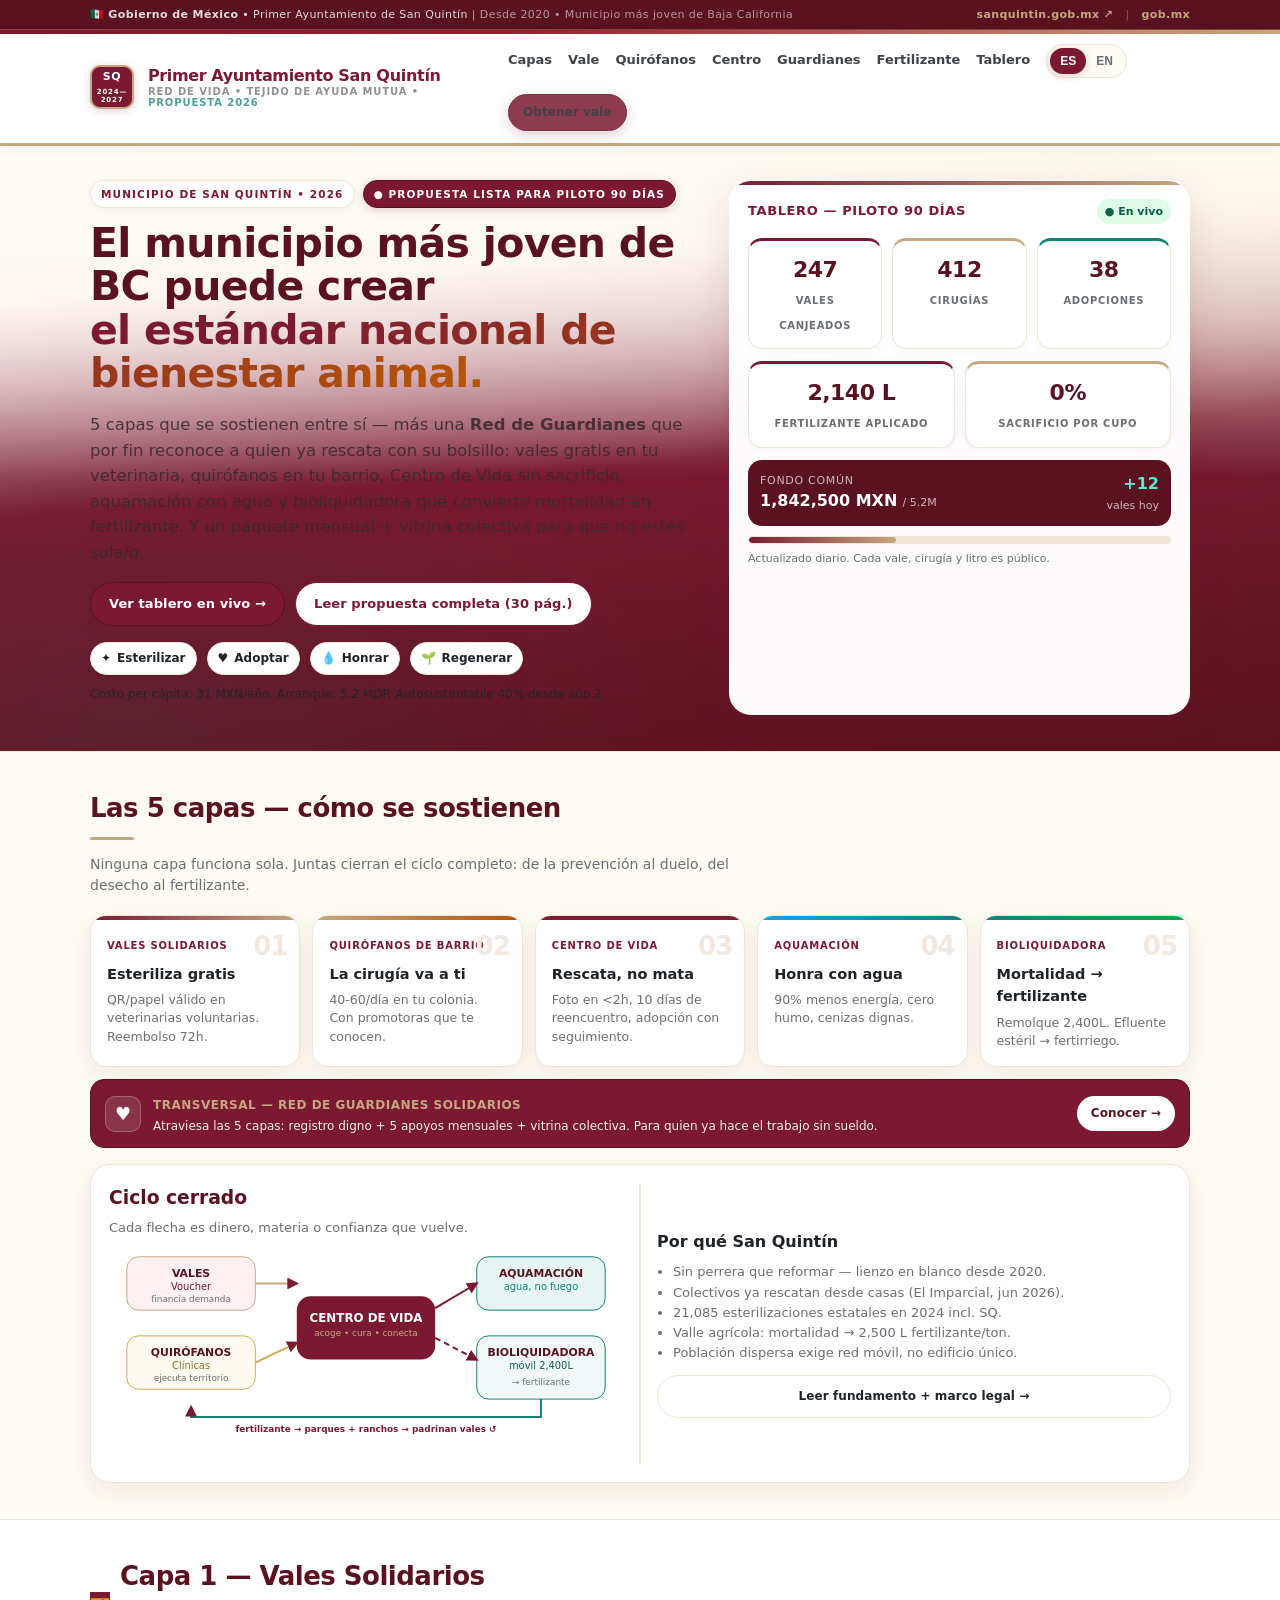
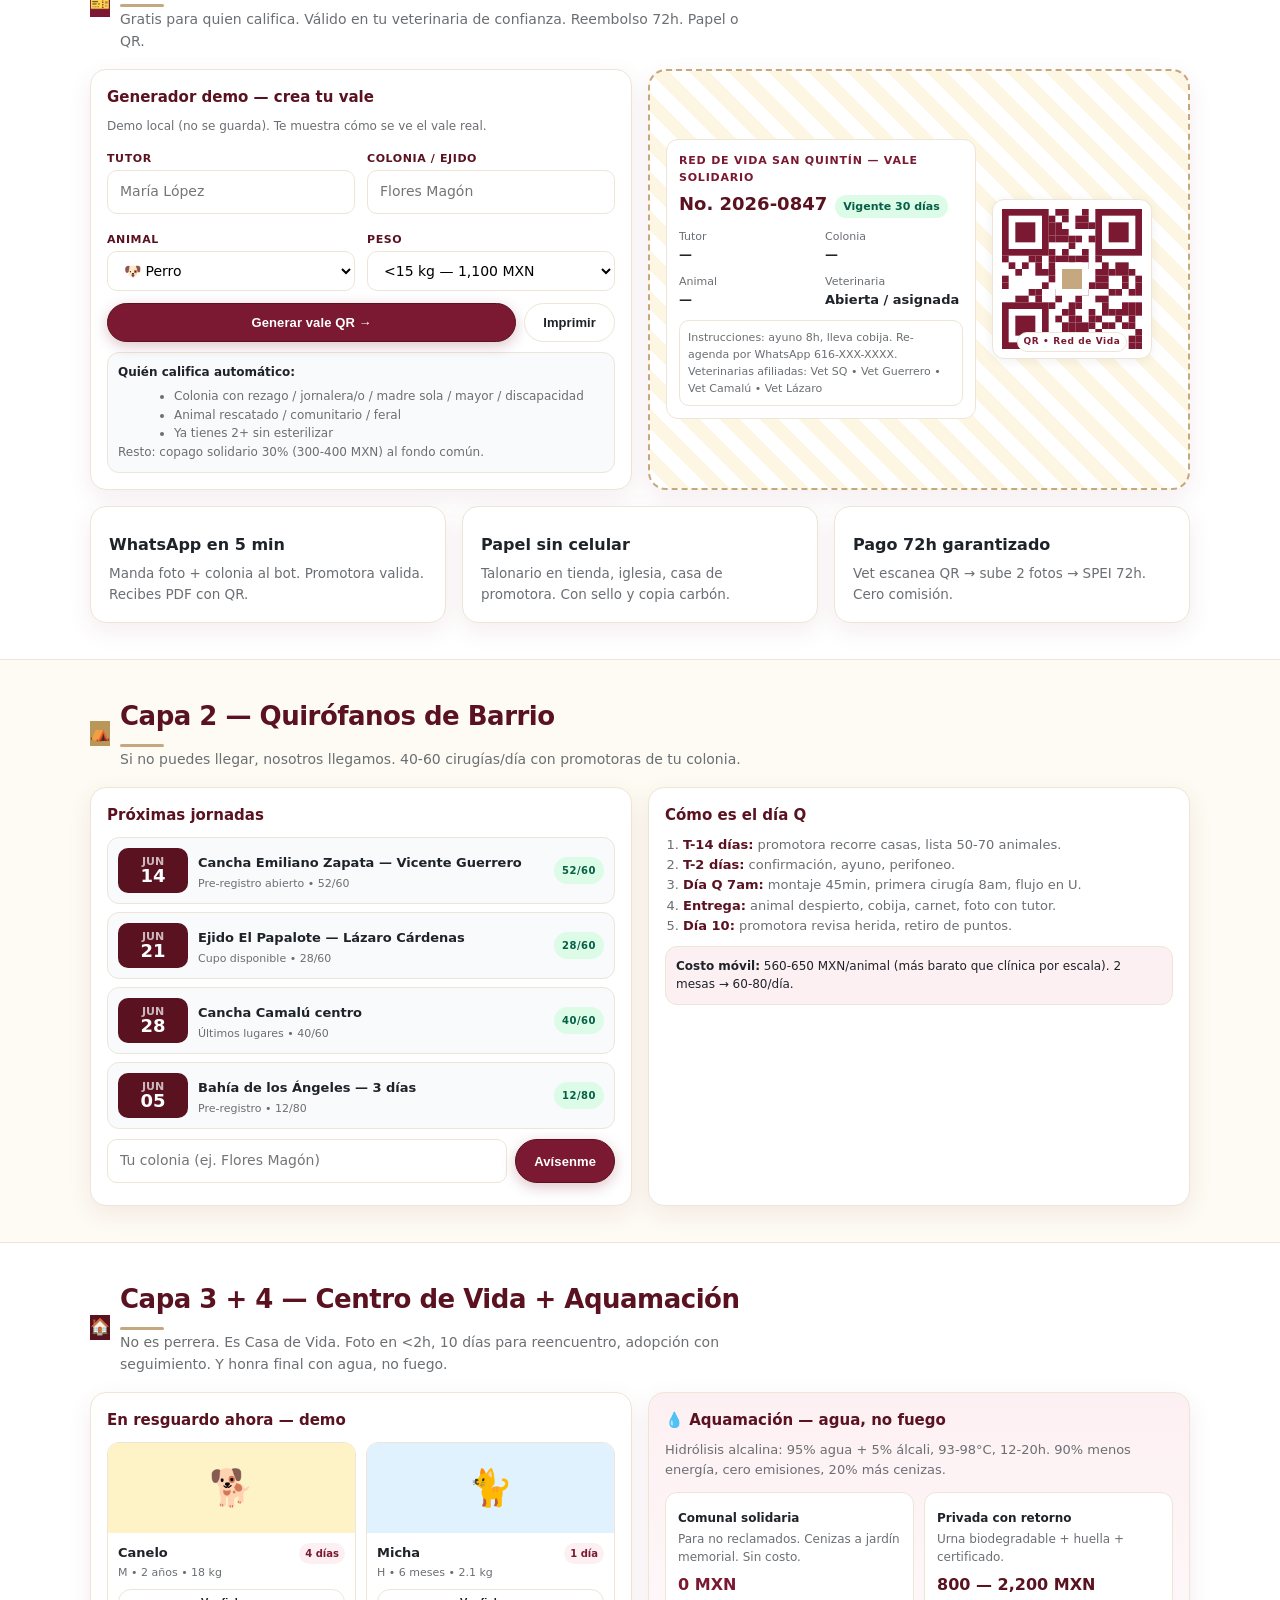
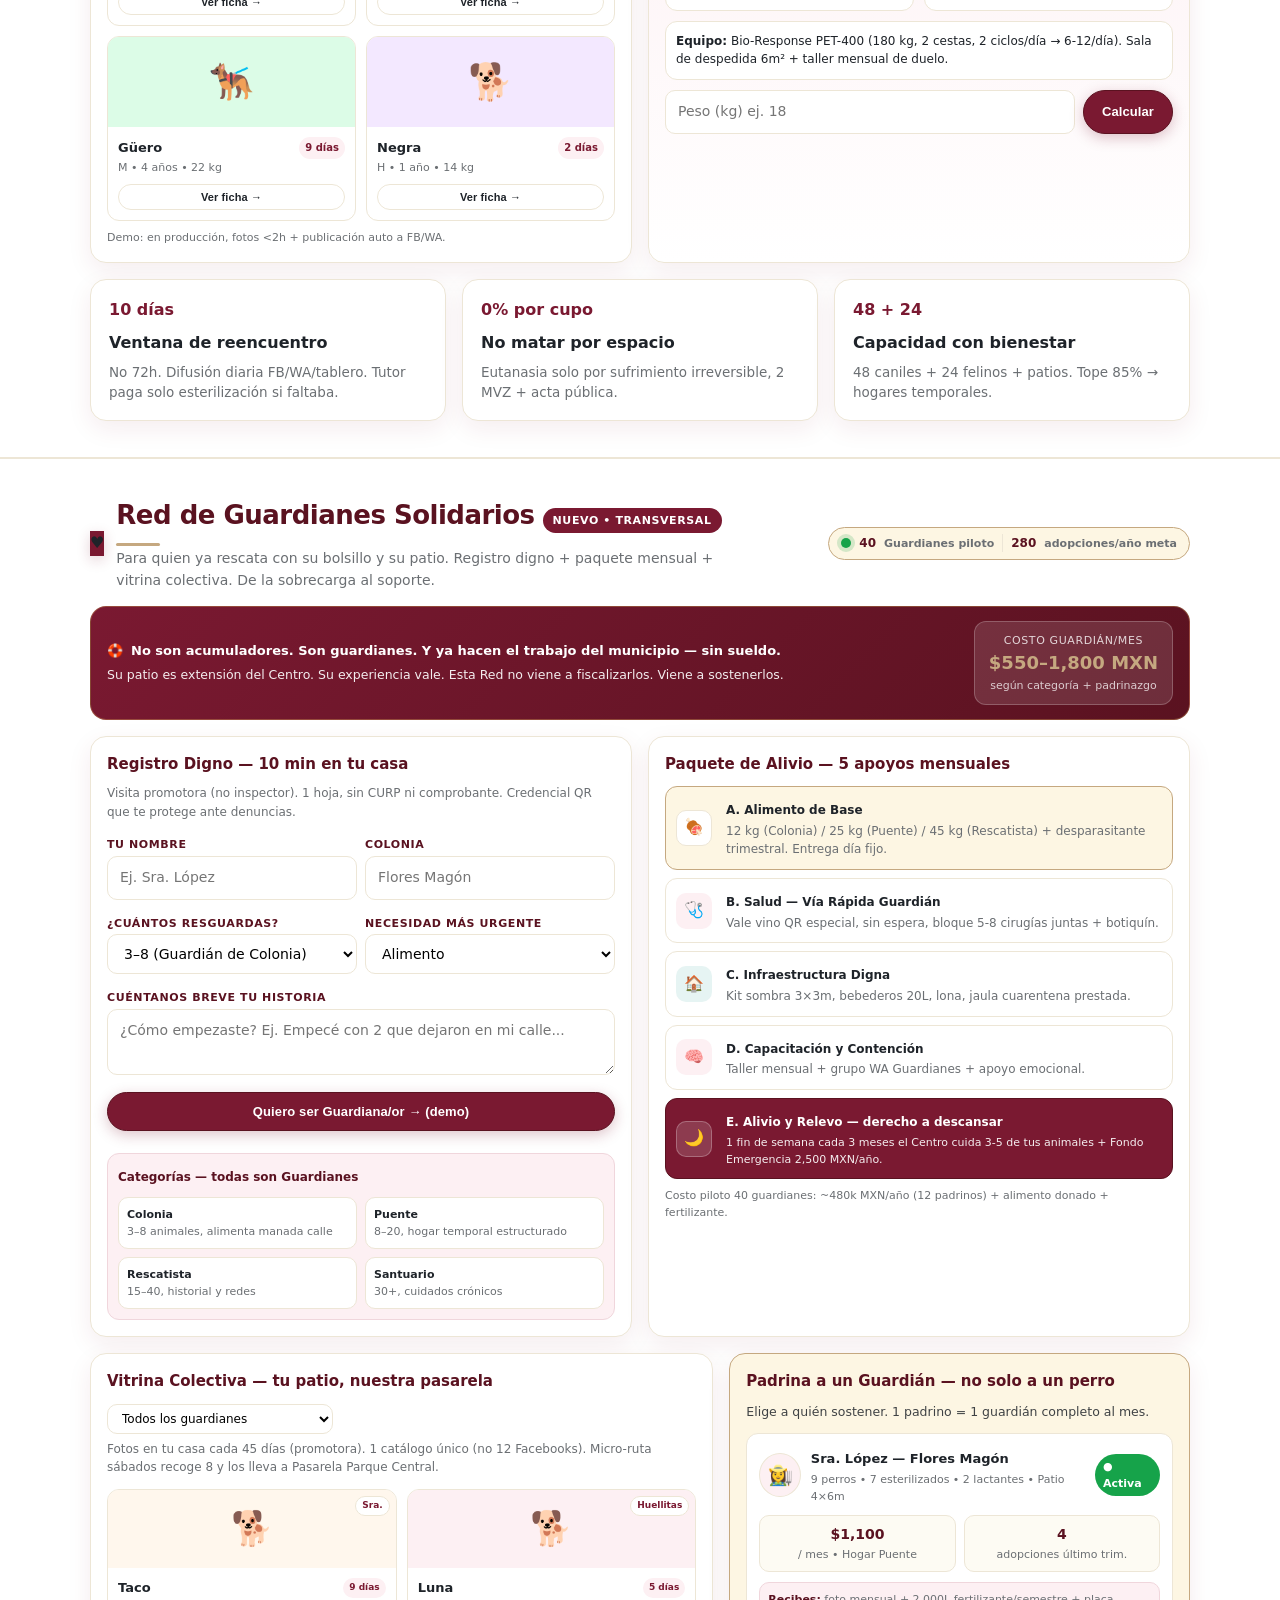
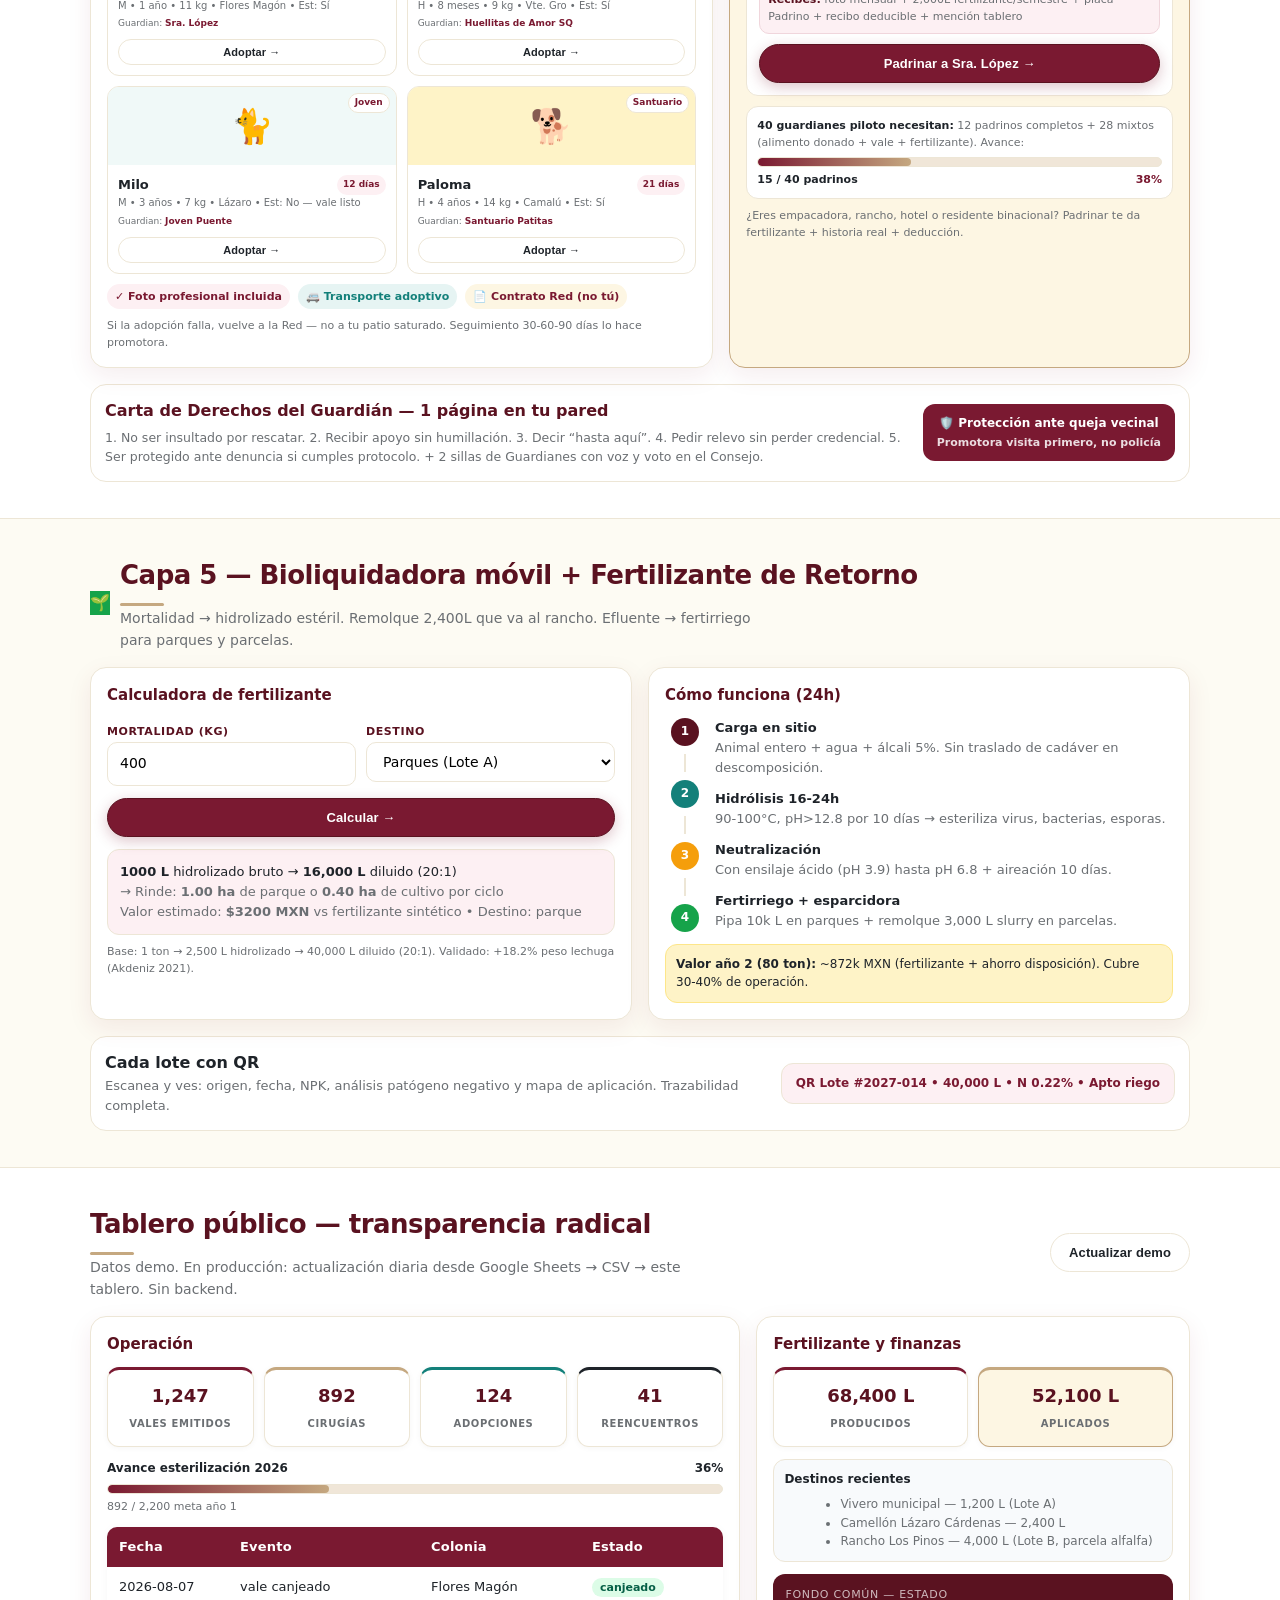
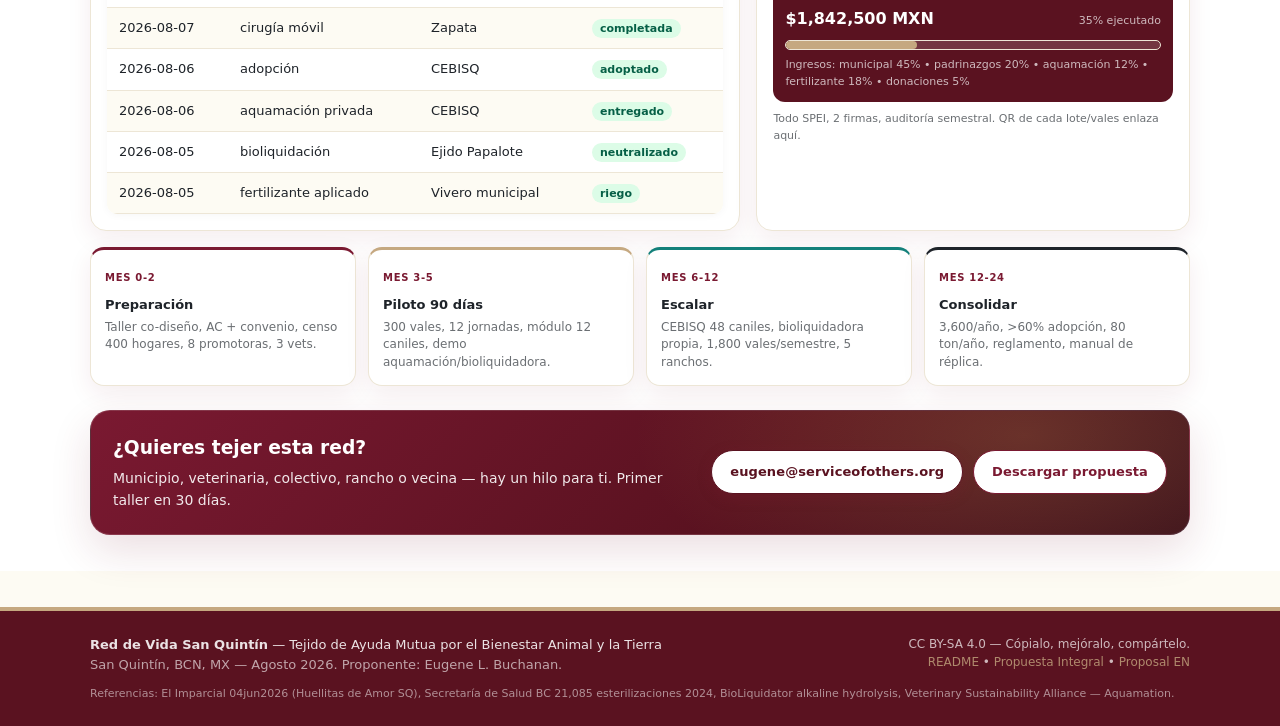
==== commit 8380ac6f: "Red de Guardianes Solidarios — programa transversal para buenos samaritanos - Nuevo docs/08-red-guar" ====
--- a/san-quintin-red-de-vida/site/index.html
+++ b/san-quintin-red-de-vida/site/index.html
@@ -28,6 +28,7 @@
       <a href="#vale" data-es="Vale" data-en="Voucher">Vale</a>
       <a href="#clinicas" data-es="Quirófanos" data-en="Clinics">Quirófanos</a>
       <a href="#centro" data-es="Centro" data-en="Center">Centro</a>
+      <a href="#guardianes" data-es="Guardianes" data-en="Guardians">Guardianes</a>
       <a href="#fertilizante" data-es="Fertilizante" data-en="Fertilizer">Fertilizante</a>
       <a href="#tablero" data-es="Tablero" data-en="Dashboard">Tablero</a>
       <div class="lang-toggle" role="group" aria-label="Idioma">
@@ -47,8 +48,8 @@
         <span data-es="El municipio más joven de BC puede crear" data-en="BC's youngest municipality can set">El municipio más joven de BC puede crear</span><br>
         <em data-es="el estándar nacional de bienestar animal." data-en="Mexico's national standard for animal welfare.">el estándar nacional de bienestar animal.</em>
       </h1>
-      <p class="lead" data-es="Cinco capas que se sostienen entre sí: vales para esterilizar gratis en tu veterinaria, quirófanos que van al barrio, centro de adopción que no mata, aquamación con agua en vez de fuego, y bioliquidadora móvil que convierte mortalidad en fertilizante para parques y ranchos." data-en="Five layers that hold each other: free spay/neuter vouchers at your vet, clinics that come to you, a no-kill adoption center, water-based aquamation instead of flame, and a mobile BioLiquidator that turns mortality into fertilizer for parks and ranches.">
-        Cinco capas que se sostienen entre sí: vales para esterilizar gratis en tu veterinaria, quirófanos que van al barrio, centro de adopción que no mata, aquamación con agua en vez de fuego, y bioliquidadora móvil que convierte mortalidad en fertilizante para parques y ranchos.
+      <p class="lead" data-es="5 capas que se sostienen entre sí — más una Red de Guardianes que por fin reconoce a quien ya rescata con su bolsillo: vales gratis en tu veterinaria, quirófanos en tu barrio, Centro de Vida sin sacrificio, aquamación con agua y bioliquidadora que convierte mortalidad en fertilizante. Y un paquete mensual + vitrina colectiva para que no estés sola/o." data-en="5 layers that hold together — plus a Guardian Network that finally supports those already rescuing out of pocket: free vouchers at your vet, clinics in your neighborhood, no-kill Life Center, water-based aquamation, and a BioLiquidator turning mortality into fertilizer. And a monthly pack + collective showcase so you're not alone.">
+        5 capas que se sostienen entre sí — más una <b>Red de Guardianes</b> que por fin reconoce a quien ya rescata con su bolsillo: vales gratis en tu veterinaria, quirófanos en tu barrio, Centro de Vida sin sacrificio, aquamación con agua y bioliquidadora que convierte mortalidad en fertilizante. Y un paquete mensual + vitrina colectiva para que no estés sola/o.
       </p>
       <div style="display:flex;gap:10px;flex-wrap:wrap;margin-top:16px">
         <a class="btn btn-primary" href="#tablero" data-es="Ver tablero en vivo →" data-en="See live dashboard →">Ver tablero en vivo →</a>
@@ -98,6 +99,11 @@
       <div class="layer"><div class="num">03</div><b data-es="Centro de Vida" data-en="Life Center">Centro de Vida</b><h3 data-es="Rescata, no mata" data-en="Rescue, don't kill">Rescata, no mata</h3><p data-es="Foto en <2h, 10 días de reencuentro, adopción con seguimiento." data-en="Photo in <2h, 10-day reunion, supported adoption.">Foto en &lt;2h, 10 días de reencuentro, adopción con seguimiento.</p></div>
       <div class="layer"><div class="num">04</div><b>Aquamación</b><h3 data-es="Honra con agua" data-en="Honor with water">Honra con agua</h3><p data-es="90% menos energía, cero humo, cenizas dignas." data-en="90% less energy, zero smoke, dignified ashes.">90% menos energía, cero humo, cenizas dignas.</p></div>
       <div class="layer"><div class="num">05</div><b data-es="Bioliquidadora" data-en="BioLiquidator">Bioliquidadora</b><h3 data-es="Mortalidad → fertilizante" data-en="Mortality → fertilizer">Mortalidad → fertilizante</h3><p data-es="Remolque 2,400L. Efluente estéril → fertirriego." data-en="2,400L trailer. Sterile effluent → fertigation.">Remolque 2,400L. Efluente estéril → fertirriego.</p></div>
+    </div>
+    <div style="margin-top:12px;background:var(--wine);color:white;border-radius:14px;padding:12px 14px;display:grid;grid-template-columns:auto 1fr auto;gap:12px;align-items:center;border:1px solid var(--wine-dark)">
+      <div style="width:36px;height:36px;background:rgba(255,255,255,.12);border:1px solid rgba(255,255,255,.22);border-radius:10px;display:grid;place-items:center;font-size:18px">♥</div>
+      <div><b style="font-size:12px;letter-spacing:.5px;text-transform:uppercase;color:var(--gold)" data-es="Transversal — Red de Guardianes Solidarios" data-en="Cross-cutting — Guardian Network">Transversal — Red de Guardianes Solidarios</b><div style="font-size:12px;opacity:.92" data-es="Atraviesa las 5 capas: registro digno + 5 apoyos mensuales + vitrina colectiva. Para quien ya hace el trabajo sin sueldo." data-en="Runs through all 5 layers: dignified registry + 5 monthly supports + collective showcase. For those already doing the work unpaid.">Atraviesa las 5 capas: registro digno + 5 apoyos mensuales + vitrina colectiva. Para quien ya hace el trabajo sin sueldo.</div></div>
+      <a href="#guardianes" class="btn" style="background:white;color:var(--wine-dark);padding:8px 14px;font-size:12px;white-space:nowrap" data-es="Conocer →" data-en="Meet →">Conocer →</a>
     </div>
 
     <div class="diagram">
@@ -306,6 +312,156 @@
   </div>
 </section>
 
+<!-- Guardianes — Programa para Buenos Samaritanos -->
+<section id="guardianes" class="section" style="background:white;border-top:1px solid var(--line);border-bottom:1px solid var(--line)">
+  <div class="container">
+    <div style="display:flex;gap:12px;align-items:center;flex-wrap:wrap">
+      <div class="icon" style="background:var(--wine);box-shadow:0 4px 14px rgba(122,25,49,.2)">♥</div>
+      <div style="flex:1;min-width:260px">
+        <div style="display:flex;gap:8px;align-items:center;flex-wrap:wrap">
+          <h2 style="margin:0" data-es="Red de Guardianes Solidarios" data-en="Guardian Network">Red de Guardianes Solidarios</h2>
+          <span style="font-size:11px;font-weight:800;letter-spacing:.6px;text-transform:uppercase;background:var(--wine);color:white;padding:4px 10px;border-radius:999px">NUEVO • Transversal</span>
+        </div>
+        <p class="muted" style="margin:2px 0 0" data-es="Para quien ya rescata con su bolsillo y su patio. Registro digno + paquete mensual + vitrina colectiva. De la sobrecarga al soporte." data-en="For those already rescuing with their own pocket and yard. Dignified registry + monthly care pack + collective showcase. From overload to support.">Para quien ya rescata con su bolsillo y su patio. Registro digno + paquete mensual + vitrina colectiva. De la sobrecarga al soporte.</p>
+      </div>
+      <div style="display:flex;gap:8px;align-items:center;background:var(--gold-light);border:1px solid var(--gold);border-radius:999px;padding:6px 12px">
+        <span style="width:10px;height:10px;background:#16a34a;border-radius:50%;display:inline-block;box-shadow:0 0 0 4px rgba(22,163,74,.18)"></span>
+        <b style="font-size:12px;color:var(--wine-dark)">40</b><span style="font-size:11px;color:var(--muted);font-weight:700" data-es="Guardianes piloto" data-en="Pilot guardians">Guardianes piloto</span>
+        <span style="width:1px;height:18px;background:var(--line)"></span>
+        <b style="font-size:12px;color:var(--wine-dark)">280</b><span style="font-size:11px;color:var(--muted);font-weight:700" data-es="adopciones/año meta" data-en="adoptions/yr goal">adopciones/año meta</span>
+      </div>
+    </div>
+
+    <div style="margin-top:14px;background:linear-gradient(135deg, var(--wine) 0%, var(--wine-dark) 100%);color:white;border-radius:16px;padding:14px 16px;display:grid;grid-template-columns:1fr auto;gap:14px;align-items:center;border:1px solid rgba(212,168,87,.35)">
+      <div>
+        <b style="font-size:13px;display:flex;gap:8px;align-items:center">🛟 <span data-es="No son acumuladores. Son guardianes. Y ya hacen el trabajo del municipio — sin sueldo." data-en="They're not hoarders. They're guardians. Already doing the city's job — unpaid.">No son acumuladores. Son guardianes. Y ya hacen el trabajo del municipio — sin sueldo.</span></b>
+        <div style="font-size:12.5px;opacity:.92;margin-top:4px" data-es="Su patio es extensión del Centro. Su experiencia vale. Esta Red no viene a fiscalizarlos. Viene a sostenerlos." data-en="Their yard is an extension of the Center. Their experience matters. This Network doesn't come to police them. It comes to support them.">Su patio es extensión del Centro. Su experiencia vale. Esta Red no viene a fiscalizarlos. Viene a sostenerlos.</div>
+      </div>
+      <div style="background:rgba(255,255,255,.12);border:1px solid rgba(255,255,255,.22);border-radius:12px;padding:10px 14px;text-align:center">
+        <div style="font-size:11px;letter-spacing:.6px;text-transform:uppercase;opacity:.8" data-es="Costo guardián/mes" data-en="Cost per guardian/mo">Costo guardián/mes</div>
+        <b style="font-size:18px;color:var(--gold)">$550–1,800 MXN</b>
+        <div style="font-size:11px;opacity:.75" data-es="según categoría + padrinazgo" data-en="by tier + sponsorship">según categoría + padrinazgo</div>
+      </div>
+    </div>
+
+    <div class="grid2" style="margin-top:16px">
+      <!-- Registro + paquete -->
+      <div class="panel">
+        <h3 data-es="Registro Digno — 10 min en tu casa" data-en="Dignified Registry — 10 min at your home">Registro Digno — 10 min en tu casa</h3>
+        <p style="font-size:12px;color:var(--muted);margin:4px 0 10px" data-es="Visita promotora (no inspector). 1 hoja, sin CURP ni comprobante. Credencial QR que te protege ante denuncias." data-en="Promoter visit (not inspector). 1 sheet, no ID or proof. QR card that protects you from complaints.">Visita promotora (no inspector). 1 hoja, sin CURP ni comprobante. Credencial QR que te protege ante denuncias.</p>
+        <div style="display:grid;gap:10px">
+          <div style="display:grid;grid-template-columns:1fr 1fr;gap:8px">
+            <div><label data-es="Tu nombre" data-en="Your name">Tu nombre</label><input id="g-nombre" class="input" placeholder="Ej. Sra. López"></div>
+            <div><label>Colonia</label><input id="g-colonia2" class="input" placeholder="Flores Magón"></div>
+          </div>
+          <div style="display:grid;grid-template-columns:1fr 1fr;gap:8px">
+            <div><label data-es="¿Cuántos resguardas?" data-en="How many?">¿Cuántos resguardas?</label><select id="g-cuantos" class="input"><option>3–8 (Guardián de Colonia)</option><option>8–20 (Hogar Puente)</option><option>15–40 (Rescatista)</option><option>30+ (Santuario)</option></select></div>
+            <div><label data-es="Necesidad más urgente" data-en="Most urgent need">Necesidad más urgente</label><select id="g-necesidad" class="input"><option>Alimento</option><option>Esterilizaciones</option><option>Sombra / agua / cerco</option><option>Adopciones</option><option>Descanso / relevo</option></select></div>
+          </div>
+          <div><label data-es="Cuéntanos breve tu historia" data-en="Your story">Cuéntanos breve tu historia</label><textarea id="g-historia" rows="2" placeholder="¿Cómo empezaste? Ej. Empecé con 2 que dejaron en mi calle..."></textarea></div>
+          <button class="btn btn-primary" style="width:100%" onclick="registrarGuardian()" data-es="Quiero ser Guardiana/or → (demo)" data-en="I want to join → (demo)">Quiero ser Guardiana/or → (demo)</button>
+          <p id="g-msg" style="font-size:12px;color:var(--wine);margin:0;font-weight:700"></p>
+        </div>
+        <div style="margin-top:12px;background:var(--wine-light);border:1px solid #f0d6dc;border-radius:12px;padding:10px">
+          <b style="font-size:12px;color:var(--wine-dark)" data-es="Categorías — todas son Guardianes" data-en="Tiers — all are Guardians">Categorías — todas son Guardianes</b>
+          <div style="display:grid;grid-template-columns:1fr 1fr;gap:8px;margin-top:8px;font-size:11px">
+            <div style="background:white;border:1px solid var(--line);border-radius:10px;padding:8px"><b>Colonia</b><br><span style="color:var(--muted)">3–8 animales, alimenta manada calle</span></div>
+            <div style="background:white;border:1px solid var(--line);border-radius:10px;padding:8px"><b>Puente</b><br><span style="color:var(--muted)">8–20, hogar temporal estructurado</span></div>
+            <div style="background:white;border:1px solid var(--line);border-radius:10px;padding:8px"><b>Rescatista</b><br><span style="color:var(--muted)">15–40, historial y redes</span></div>
+            <div style="background:white;border:1px solid var(--line);border-radius:10px;padding:8px"><b>Santuario</b><br><span style="color:var(--muted)">30+, cuidados crónicos</span></div>
+          </div>
+        </div>
+      </div>
+
+      <!-- Paquete -->
+      <div class="panel">
+        <h3 data-es="Paquete de Alivio — 5 apoyos mensuales" data-en="Relief Pack — 5 monthly supports">Paquete de Alivio — 5 apoyos mensuales</h3>
+        <div style="display:grid;gap:8px;margin-top:10px">
+          <div style="display:grid;grid-template-columns:40px 1fr;gap:10px;background:var(--gold-light);border:1px solid var(--gold);border-radius:12px;padding:10px;align-items:center">
+            <div style="width:36px;height:36px;background:white;border:1px solid var(--line);border-radius:10px;display:grid;place-items:center">🍖</div>
+            <div><b style="font-size:12px" data-es="A. Alimento de Base" data-en="A. Food Base">A. Alimento de Base</b><div style="font-size:12px;color:var(--muted)" data-es="12 kg (Colonia) / 25 kg (Puente) / 45 kg (Rescatista) + desparasitante trimestral. Entrega día fijo." data-en="12 kg (Colony) / 25 kg (Bridge) / 45 kg (Rescuer) + dewormer. Fixed delivery day.">12 kg (Colonia) / 25 kg (Puente) / 45 kg (Rescatista) + desparasitante trimestral. Entrega día fijo.</div></div>
+          </div>
+          <div style="display:grid;grid-template-columns:40px 1fr;gap:10px;background:white;border:1px solid var(--line);border-radius:12px;padding:10px;align-items:center">
+            <div style="width:36px;height:36px;background:var(--wine-light);border-radius:10px;display:grid;place-items:center">🩺</div>
+            <div><b style="font-size:12px" data-es="B. Salud — Vía Rápida Guardián" data-en="B. Health — Fast Track">B. Salud — Vía Rápida Guardián</b><div style="font-size:12px;color:var(--muted)" data-es="Vale vino QR especial, sin espera, bloque 5-8 cirugías juntas + botiquín." data-en="Special wine QR, no wait, block 5-8 surgeries + kit.">Vale vino QR especial, sin espera, bloque 5-8 cirugías juntas + botiquín.</div></div>
+          </div>
+          <div style="display:grid;grid-template-columns:40px 1fr;gap:10px;background:white;border:1px solid var(--line);border-radius:12px;padding:10px;align-items:center">
+            <div style="width:36px;height:36px;background:var(--teal-light);border-radius:10px;display:grid;place-items:center">🏠</div>
+            <div><b style="font-size:12px" data-es="C. Infraestructura Digna" data-en="C. Dignified Shelter">C. Infraestructura Digna</b><div style="font-size:12px;color:var(--muted)" data-es="Kit sombra 3×3m, bebederos 20L, lona, jaula cuarentena prestada." data-en="3×3m shade, 20L bowls, tarp, loaner quarantine crate.">Kit sombra 3×3m, bebederos 20L, lona, jaula cuarentena prestada.</div></div>
+          </div>
+          <div style="display:grid;grid-template-columns:40px 1fr;gap:10px;background:white;border:1px solid var(--line);border-radius:12px;padding:10px;align-items:center">
+            <div style="width:36px;height:36px;background:var(--wine-light);border-radius:10px;display:grid;place-items:center">🧠</div>
+            <div><b style="font-size:12px" data-es="D. Capacitación y Contención" data-en="D. Training & Support">D. Capacitación y Contención</b><div style="font-size:12px;color:var(--muted)" data-es="Taller mensual + grupo WA Guardianes + apoyo emocional." data-en="Monthly workshop + WA group + emotional support.">Taller mensual + grupo WA Guardianes + apoyo emocional.</div></div>
+          </div>
+          <div style="display:grid;grid-template-columns:40px 1fr;gap:10px;background:var(--wine);color:white;border-radius:12px;padding:10px;align-items:center;border:1px solid var(--wine-dark)">
+            <div style="width:36px;height:36px;background:rgba(255,255,255,.15);border-radius:10px;display:grid;place-items:center;border:1px solid rgba(255,255,255,.25)">🌙</div>
+            <div><b style="font-size:12px" data-es="E. Alivio y Relevo — derecho a descansar" data-en="E. Relief — right to rest">E. Alivio y Relevo — derecho a descansar</b><div style="font-size:11px;opacity:.92" data-es="1 fin de semana cada 3 meses el Centro cuida 3-5 de tus animales + Fondo Emergencia 2,500 MXN/año." data-en="1 weekend every 3 months Center cares for 3-5 + Emergency Fund 2,500 MXN/yr.">1 fin de semana cada 3 meses el Centro cuida 3-5 de tus animales + Fondo Emergencia 2,500 MXN/año.</div></div>
+          </div>
+        </div>
+        <p style="font-size:11px;color:var(--muted);margin:8px 0 0" data-es="Costo piloto 40 guardianes: ~480k MXN/año (12 padrinos) + alimento donado + fertilizante." data-en="Pilot 40 guardians: ~480k MXN/yr (12 sponsors) + donated food + fertilizer.">Costo piloto 40 guardianes: ~480k MXN/año (12 padrinos) + alimento donado + fertilizante.</p>
+      </div>
+    </div>
+
+    <!-- Vitrina colectiva -->
+    <div style="margin-top:16px;display:grid;grid-template-columns:1.15fr .85fr;gap:16px" class="vitrina-grid">
+      <div class="panel">
+        <div style="display:flex;justify-content:space-between;align-items:center;gap:10px;flex-wrap:wrap">
+          <h3 style="margin:0" data-es="Vitrina Colectiva — tu patio, nuestra pasarela" data-en="Collective Showcase — your yard, our runway">Vitrina Colectiva — tu patio, nuestra pasarela</h3>
+          <select id="f-guardian" class="input" style="width:auto;font-size:12px;padding:6px 10px" onchange="filterGuardian()">
+            <option value="todos" data-es="Todos los guardianes" data-en="All guardians">Todos los guardianes</option>
+            <option>Sra. López — Flores Magón (9)</option>
+            <option>Huellitas de Amor SQ (22)</option>
+            <option>Joven Puente — Vte. Gro. (12)</option>
+            <option>Santuario Patitas (34)</option>
+          </select>
+        </div>
+        <p style="font-size:12px;color:var(--muted);margin:6px 0 0" data-es="Fotos en tu casa cada 45 días (promotora). 1 catálogo único (no 12 Facebooks). Micro-ruta sábados recoge 8 y los lleva a Pasarela Parque Central." data-en="Photos at your home every 45 days. 1 unified catalog. Saturday micro-route picks 8 for Central Park Runway.">Fotos en tu casa cada 45 días (promotora). 1 catálogo único (no 12 Facebooks). Micro-ruta sábados recoge 8 y los lleva a Pasarela Parque Central.</p>
+        <div id="guardian-grid" style="display:grid;grid-template-columns:1fr 1fr;gap:10px;margin-top:12px"></div>
+        <div style="margin-top:10px;display:flex;gap:8px;flex-wrap:wrap">
+          <span style="font-size:11px;background:var(--wine-light);color:var(--wine);padding:4px 8px;border-radius:999px;font-weight:800">✓ <span data-es="Foto profesional incluida" data-en="Pro photo included">Foto profesional incluida</span></span>
+          <span style="font-size:11px;background:var(--teal-light);color:var(--teal);padding:4px 8px;border-radius:999px;font-weight:800">🚐 <span data-es="Transporte adoptivo" data-en="Adoption transport">Transporte adoptivo</span></span>
+          <span style="font-size:11px;background:var(--gold-light);color:var(--wine);padding:4px 8px;border-radius:999px;font-weight:800">📄 <span data-es="Contrato Red (no tú)" data-en="Network contract (not you)">Contrato Red (no tú)</span></span>
+        </div>
+        <p style="font-size:11px;color:var(--muted);margin:8px 0 0" data-es="Si la adopción falla, vuelve a la Red — no a tu patio saturado. Seguimiento 30-60-90 días lo hace promotora." data-en="If adoption fails, returns to Network — not your yard. Follow-up by promoter.">Si la adopción falla, vuelve a la Red — no a tu patio saturado. Seguimiento 30-60-90 días lo hace promotora.</p>
+      </div>
+
+      <div class="panel" style="background:var(--gold-light);border-color:var(--gold)">
+        <h3 data-es="Padrina a un Guardián — no solo a un perro" data-en="Sponsor a Guardian — not just a dog">Padrina a un Guardián — no solo a un perro</h3>
+        <p style="font-size:12.5px;color:var(--charcoal);opacity:.85;margin:6px 0 0" data-es="Elige a quién sostener. 1 padrino = 1 guardián completo al mes." data-en="Choose who to support. 1 sponsor = 1 full guardian per month.">Elige a quién sostener. 1 padrino = 1 guardián completo al mes.</p>
+        <div style="margin-top:12px;background:white;border:1px solid var(--line);border-radius:12px;padding:12px">
+          <div style="display:flex;gap:10px;align-items:center">
+            <div style="width:44px;height:44px;border-radius:50%;background:var(--wine-light);border:1px solid var(--line);display:grid;place-items:center;font-size:20px">👩‍🌾</div>
+            <div><b style="font-size:13px">Sra. López — Flores Magón</b><div style="font-size:11px;color:var(--muted)">9 perros • 7 esterilizados • 2 lactantes • Patio 4×6m</div></div>
+            <span style="margin-left:auto;font-size:11px;background:#16a34a;color:white;padding:4px 8px;border-radius:999px;font-weight:800">● Activa</span>
+          </div>
+          <div style="margin-top:10px;display:grid;grid-template-columns:1fr 1fr;gap:8px;font-size:11px">
+            <div style="background:var(--cream);border:1px solid var(--line);border-radius:10px;padding:8px;text-align:center"><b style="font-size:14px;color:var(--wine-dark)">$1,100</b><br><span style="color:var(--muted)">/ mes • Hogar Puente</span></div>
+            <div style="background:var(--cream);border:1px solid var(--line);border-radius:10px;padding:8px;text-align:center"><b style="font-size:14px;color:var(--wine-dark)">4</b><br><span style="color:var(--muted)">adopciones último trim.</span></div>
+          </div>
+          <div style="margin-top:10px;background:var(--wine-light);border:1px solid #f0d6dc;border-radius:10px;padding:8px;font-size:11px">
+            <b style="color:var(--wine-dark)">Recibes:</b> <span style="color:var(--muted)">foto mensual + 2,000L fertilizante/semestre + placa Padrino + recibo deducible + mención tablero</span>
+          </div>
+          <button class="btn btn-primary" style="width:100%;margin-top:10px" onclick="alert('Demo: en producción abre pasarela de pago SPEI / Stripe / OXXO + padrinazgo asignado')">Padrinar a Sra. López →</button>
+        </div>
+        <div style="margin-top:10px;background:white;border:1px solid var(--line);border-radius:12px;padding:10px;font-size:11px">
+          <b>40 guardianes piloto necesitan:</b> <span style="color:var(--muted)">12 padrinos completos + 28 mixtos (alimento donado + vale + fertilizante). Avance:</span>
+          <div class="bar" style="margin-top:6px"><i style="width:38%"></i></div>
+          <div style="display:flex;justify-content:space-between;font-weight:800;margin-top:4px"><span>15 / 40 padrinos</span><span style="color:var(--wine)">38%</span></div>
+        </div>
+        <p style="font-size:11px;color:var(--muted);margin:8px 0 0" data-es="¿Eres empacadora, rancho, hotel o residente binacional? Padrinar te da fertilizante + historia real + deducción." data-en="Packer, ranch, hotel or binational resident? Sponsoring gives fertilizer + real story + tax receipt.">¿Eres empacadora, rancho, hotel o residente binacional? Padrinar te da fertilizante + historia real + deducción.</p>
+      </div>
+    </div>
+
+    <div style="margin-top:16px;background:white;border:1px solid var(--line);border-radius:16px;padding:14px;display:grid;grid-template-columns:1fr auto;gap:12px;align-items:center">
+      <div>
+        <b style="color:var(--wine-dark)" data-es="Carta de Derechos del Guardián — 1 página en tu pared" data-en="Guardian Bill of Rights — 1 page on your wall">Carta de Derechos del Guardián — 1 página en tu pared</b>
+        <div style="font-size:12.5px;color:var(--muted);margin-top:4px" data-es="1. No ser insultado por rescatar. 2. Recibir apoyo sin humillación. 3. Decir 'hasta aquí'. 4. Pedir relevo sin perder credencial. 5. Ser protegido ante denuncia si cumples protocolo. + 2 sillas de Guardianes con voz y voto en el Consejo." data-en="1. Not be insulted for rescuing. 2. No-humiliation support. 3. Say 'enough'. 4. Request relief without losing card. 5. Protected from complaint if protocol met. + 2 Guardian seats on Council.">1. No ser insultado por rescatar. 2. Recibir apoyo sin humillación. 3. Decir “hasta aquí”. 4. Pedir relevo sin perder credencial. 5. Ser protegido ante denuncia si cumples protocolo. + 2 sillas de Guardianes con voz y voto en el Consejo.</div>
+      </div>
+      <div style="background:var(--wine);color:white;padding:10px 14px;border-radius:12px;font-weight:800;font-size:12px;text-align:center;white-space:nowrap">🛡️ <span data-es="Protección ante queja vecinal" data-en="Protection from complaints">Protección ante queja vecinal</span><br><span style="font-weight:600;opacity:.85;font-size:11px" data-es="Promotora visita primero, no policía" data-en="Promoter visits first, not police">Promotora visita primero, no policía</span></div>
+    </div>
+  </div>
+</section>
+
 <!-- Fertilizer -->
 <section id="fertilizante" class="section">
   <div class="container">
@@ -539,6 +695,58 @@
 }
 renderAdop();
 
+// — Guardianes —
+const guardianAnimals = [
+  {nombre:'Taco', sexo:'M', edad:'1 año', peso:'11 kg', guardian:'Sra. López', colonia:'Flores Magón', dias:'9 días', foto:'🐕', color:'#fff7ed', ester:'Sí'},
+  {nombre:'Luna', sexo:'H', edad:'8 meses', peso:'9 kg', guardian:'Huellitas de Amor SQ', colonia:'Vte. Gro', dias:'5 días', foto:'🐕', color:'#fdf0f3', ester:'Sí'},
+  {nombre:'Milo', sexo:'M', edad:'3 años', peso:'7 kg', guardian:'Joven Puente', colonia:'Lázaro', dias:'12 días', foto:'🐈', color:'#f0f9f8', ester:'No — vale listo'},
+  {nombre:'Paloma', sexo:'H', edad:'4 años', peso:'14 kg', guardian:'Santuario Patitas', colonia:'Camalú', dias:'21 días', foto:'🐕', color:'#fef3c7', ester:'Sí'},
+];
+function renderGuardianes(filter='todos'){
+  const c=document.getElementById('guardian-grid');
+  if(!c) return;
+  let list = filter==='todos' ? guardianAnimals : guardianAnimals.filter(a=> a.guardian.includes(filter.split(' —')[0]));
+  c.innerHTML = list.map(a=>`
+    <div style="background:white;border:1px solid var(--line);border-radius:12px;overflow:hidden">
+      <div style="height:78px;background:${a.color};display:grid;place-items:center;font-size:34px;position:relative">
+        ${a.foto}
+        <span style="position:absolute;top:6px;right:6px;font-size:9px;background:white;border:1px solid var(--line);padding:2px 6px;border-radius:999px;font-weight:800;color:var(--wine)">${a.guardian.split(' —')[0].split(' ')[0]}</span>
+      </div>
+      <div style="padding:10px">
+        <div style="display:flex;justify-content:space-between;align-items:center"><b style="font-size:13px">${a.nombre}</b><span style="font-size:9px;background:var(--wine-light);color:var(--wine);padding:3px 6px;border-radius:999px;font-weight:800">${a.dias}</span></div>
+        <div style="font-size:10px;color:var(--muted)">${a.sexo} • ${a.edad} • ${a.peso} • ${a.colonia} • Est: ${a.ester}</div>
+        <div style="font-size:9px;color:var(--muted);margin-top:4px">Guardian: <b style="color:var(--wine)">${a.guardian}</b></div>
+        <button class="btn btn-light" style="width:100%;margin-top:8px;padding:6px;font-size:11px" onclick="alert('Demo: abre ficha guardian #'+a.nombre+' → promotora WhatsApp 616-XXX-XXXX')">Adoptar →</button>
+      </div>
+    </div>
+  `).join('') || `<div style="grid-column:1/-1;text-align:center;padding:16px;color:var(--muted);font-size:12px">No hay animales para ese filtro (demo).</div>`;
+  // update hero KPI adop with count
+}
+function filterGuardian(){
+  const v=document.getElementById('f-guardian').value;
+  renderGuardianes(v);
+}
+function registrarGuardian(){
+  const n=document.getElementById('g-nombre').value.trim();
+  const col=document.getElementById('g-colonia2').value.trim();
+  const m=document.getElementById('g-msg');
+  if(!n || !col){
+    m.style.color='#9B1C2F'; m.textContent='Por favor escribe tu nombre y colonia.';
+    return;
+  }
+  let cuantos=document.getElementById('g-cuantos').value;
+  let nec=document.getElementById('g-necesidad').value;
+  m.style.color='#0e5e59';
+  m.textContent='¡Gracias, '+n+'! Promotora te visitará en 3-5 días en '+col+' ('+cuantos+'). Prioridad: '+nec+'. (demo local — en producción genera credencial QR vino)';
+  // visual bump
+  const kpi=document.querySelector('#guardianes .vitrina-grid'); // dummy
+  // add to grid demo
+  guardianAnimals.unshift({nombre:'Nuevo', sexo:'M', edad:'—', peso:'—', guardian:n+' — '+col, colonia:col, dias:'hoy', foto:'🐾', color:'#fffaf0', ester:'En registro'});
+  renderGuardianes(document.getElementById('f-guardian').value);
+}
+// init guardian grid on load
+setTimeout(()=>renderGuardianes('todos'), 50);
+
 function calcAqua(){
   const v=parseFloat(document.getElementById('aq-peso').value);
   const m=document.getElementById('aq-msg');
--- a/san-quintin-red-de-vida/site/style.css
+++ b/san-quintin-red-de-vida/site/style.css
@@ -308,6 +308,7 @@
   .diagram{grid-template-columns:1fr}
   .dashboard{grid-template-columns:1fr}
   .grid2{grid-template-columns:1fr}
+  .vitrina-grid{grid-template-columns:1fr !important}
   .voucher{grid-template-columns:1fr}
   .timeline{grid-template-columns:1fr 1fr}
   .stat-row{grid-template-columns:1fr 1fr}
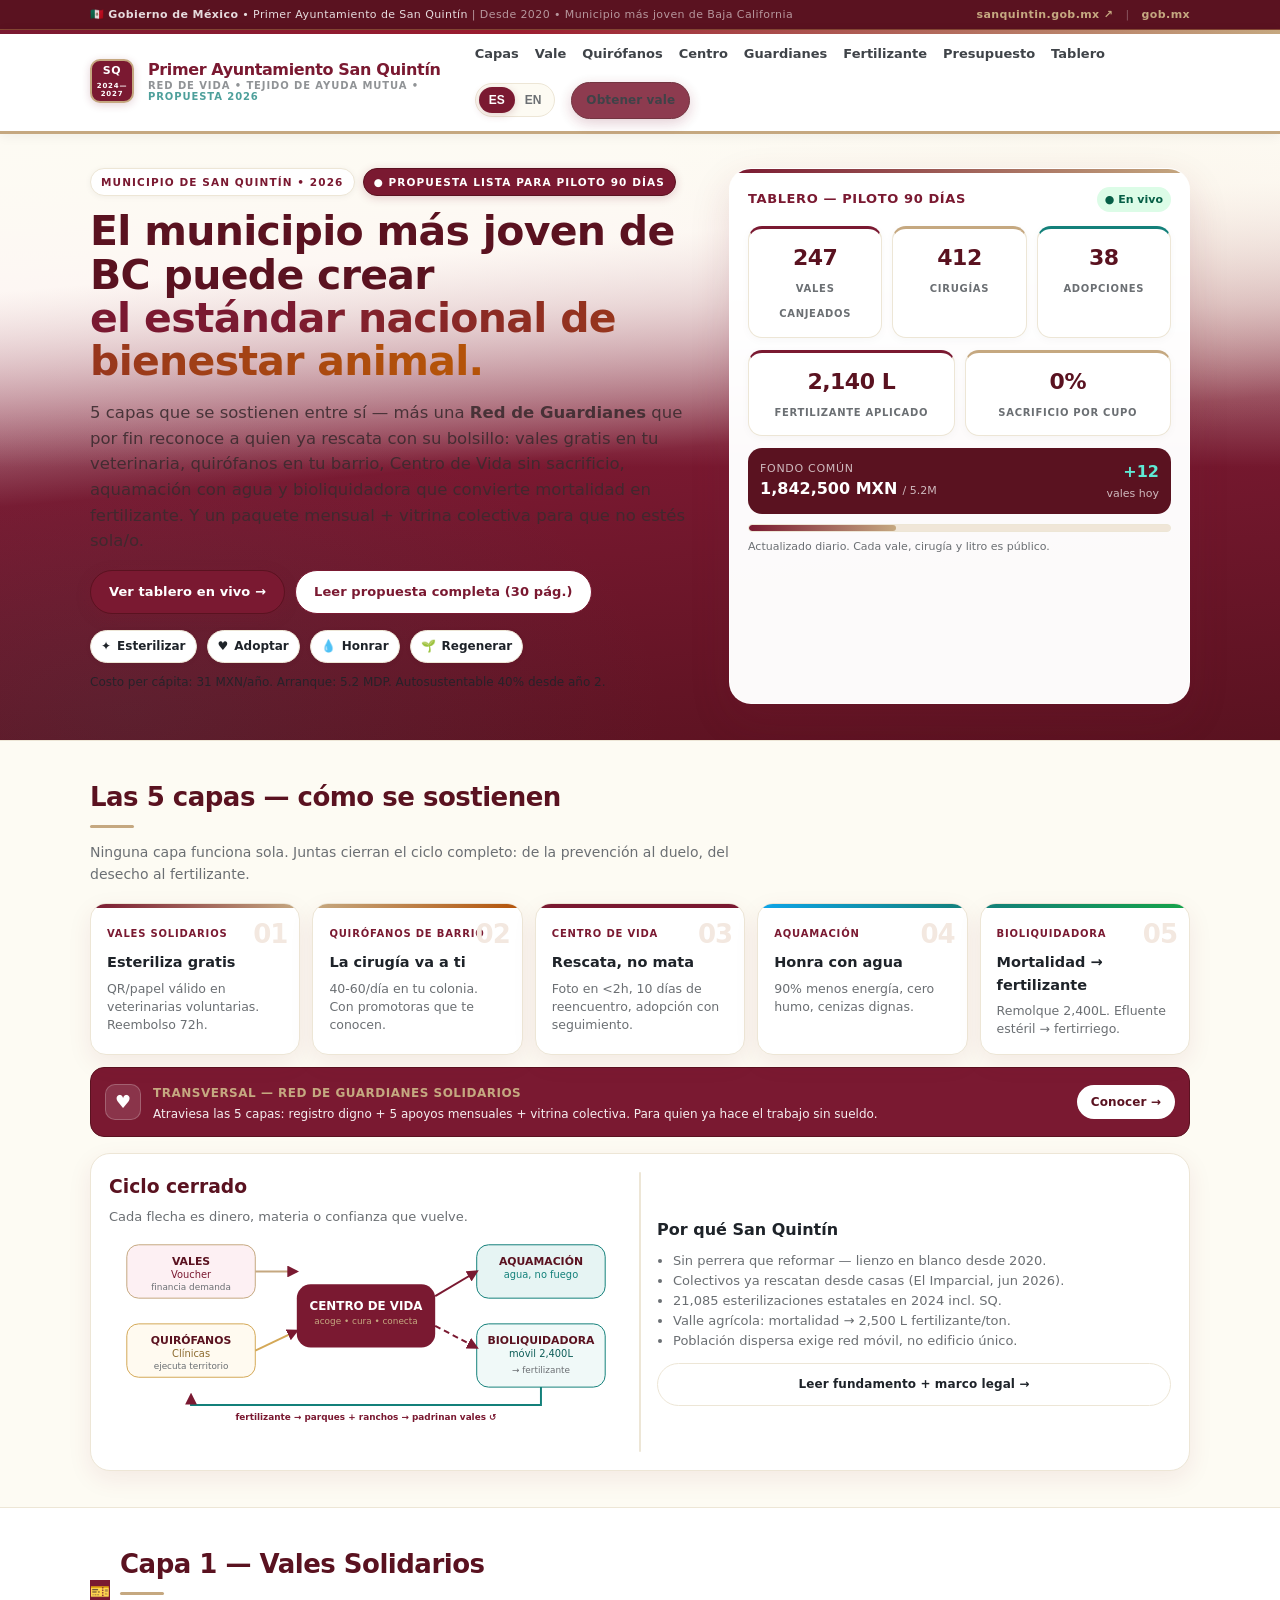
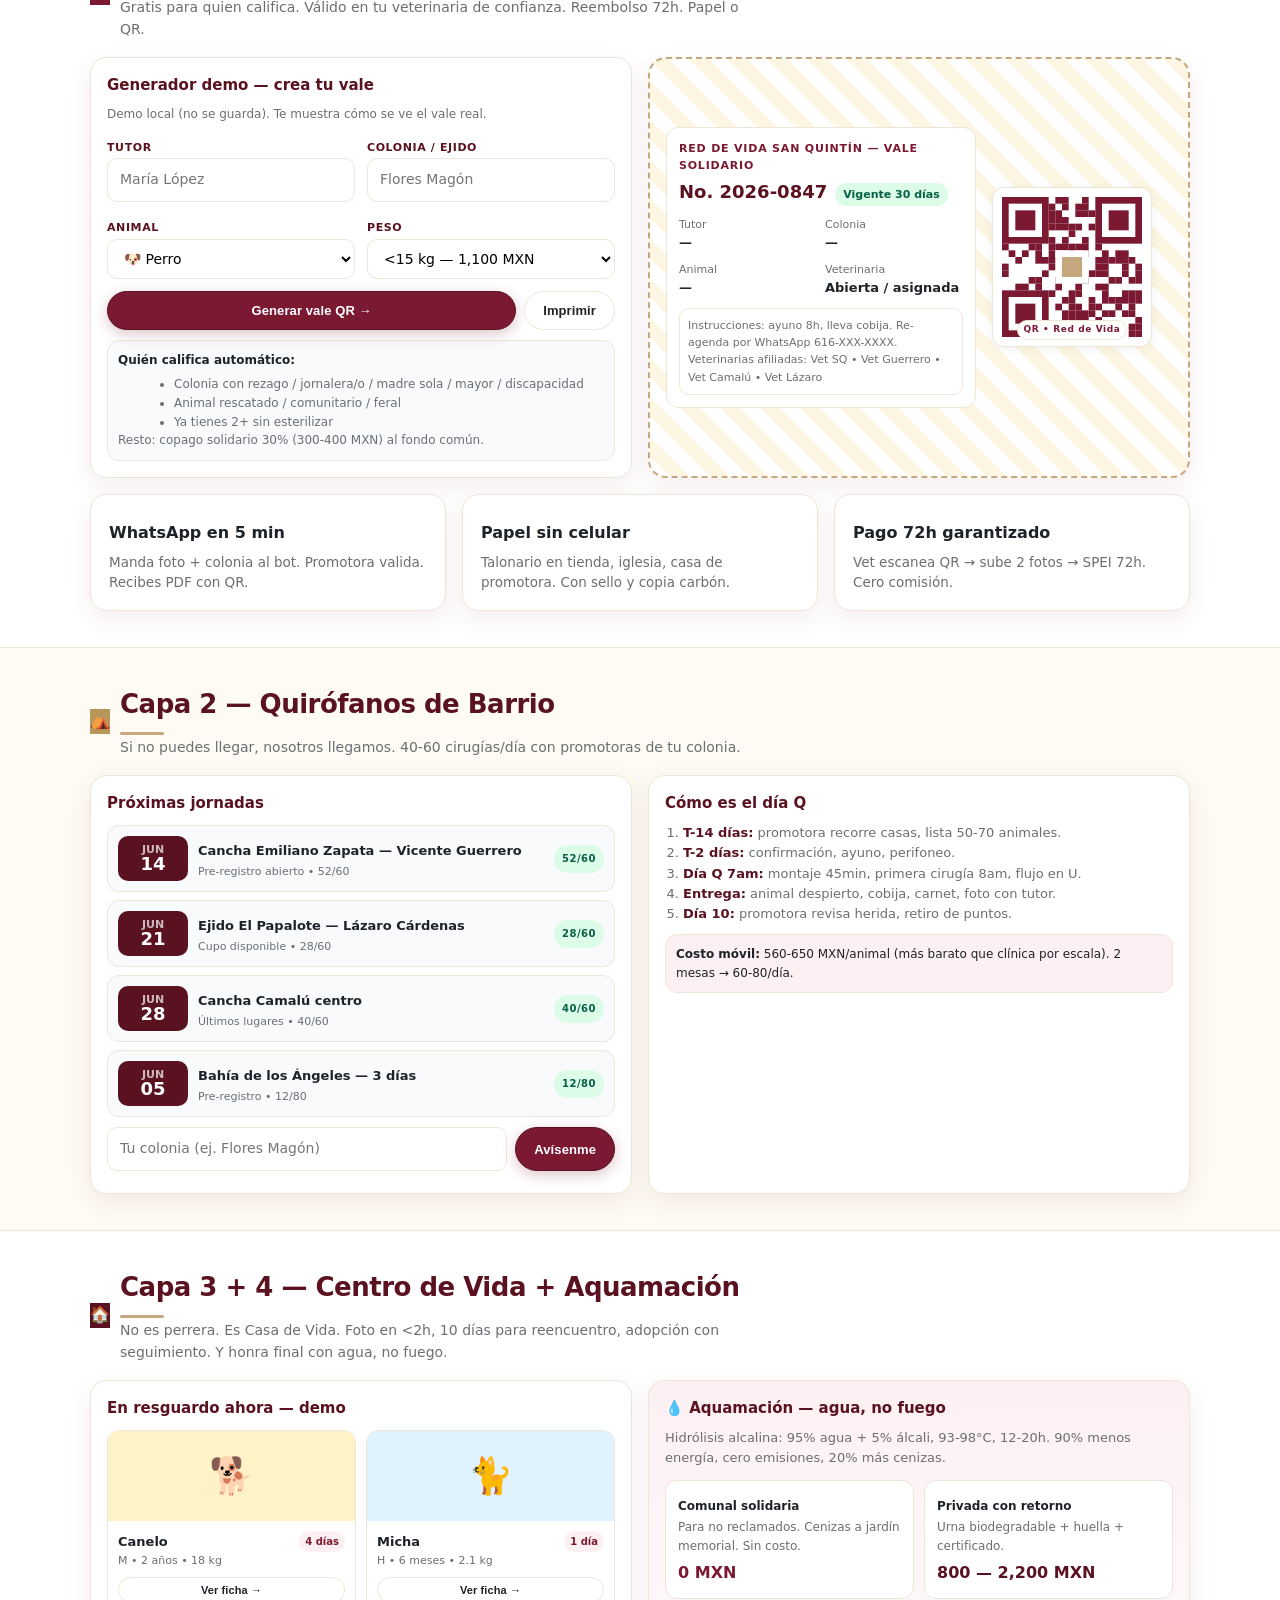
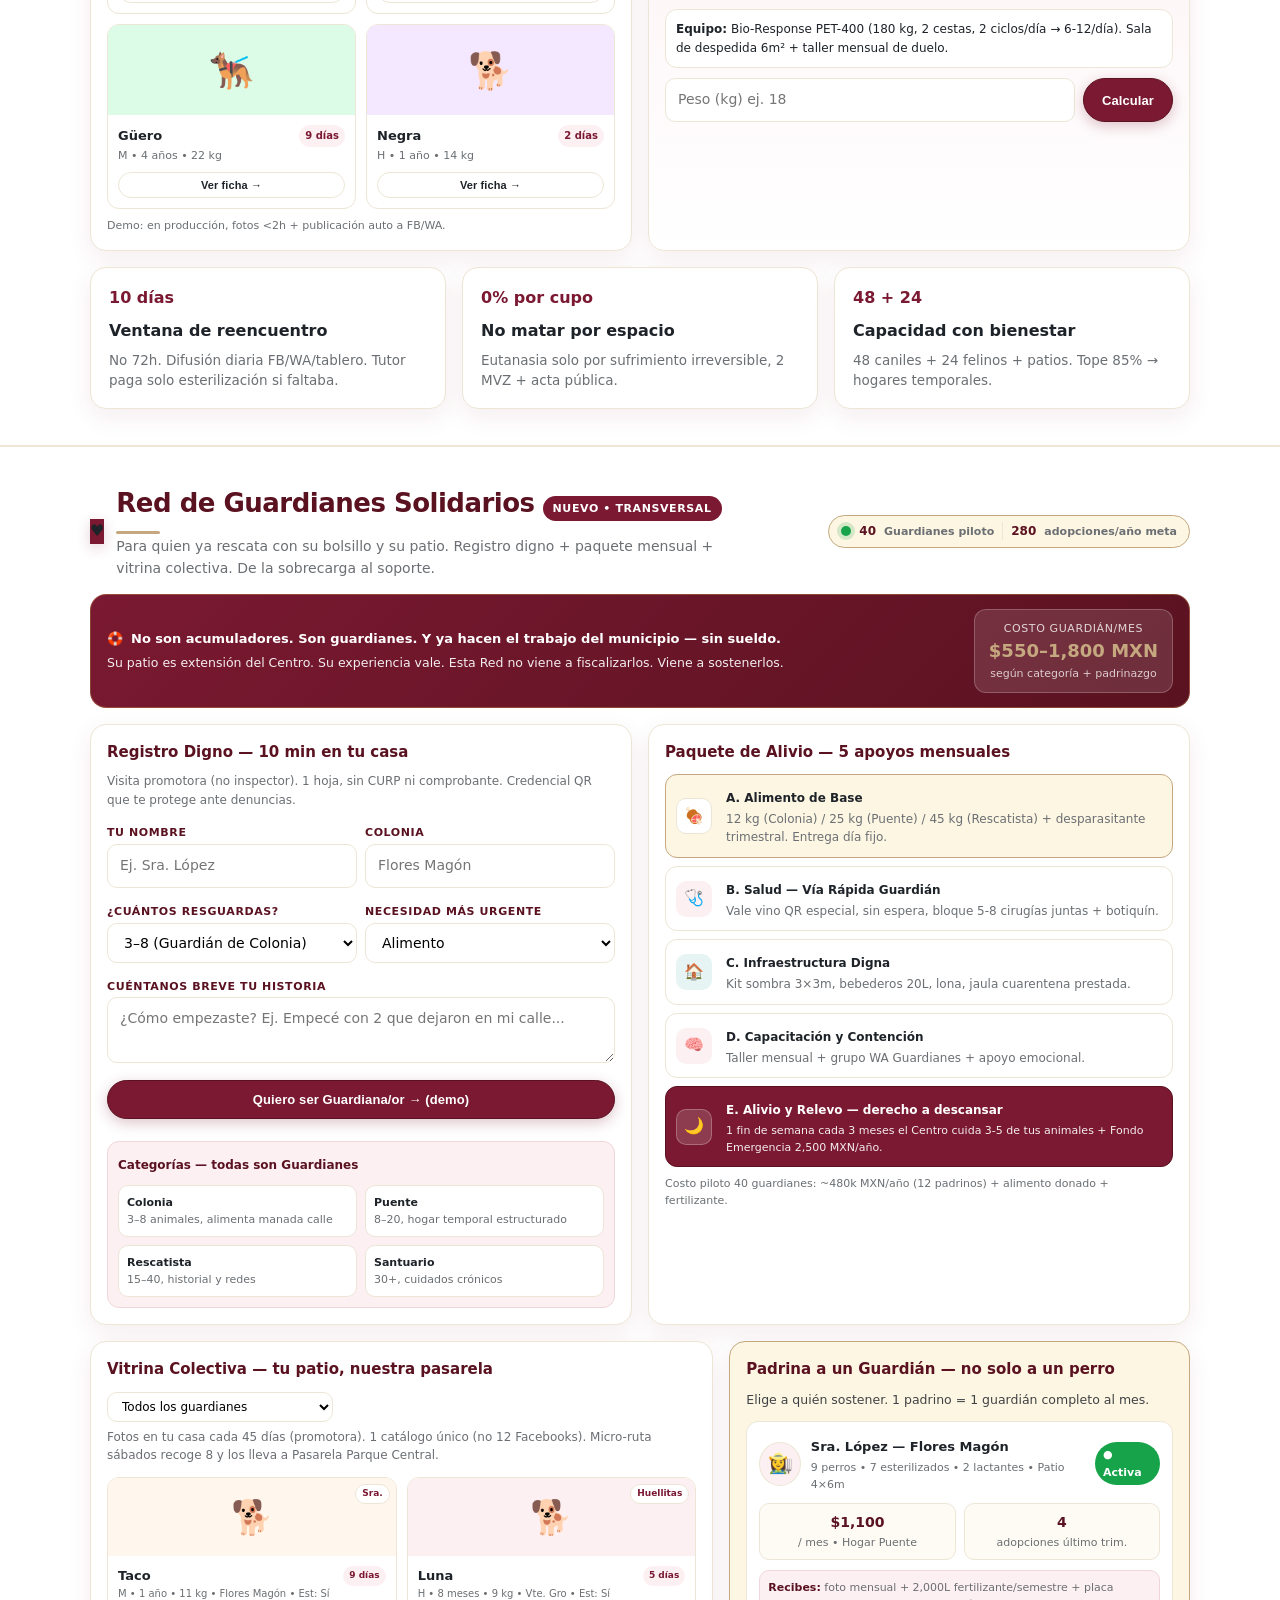
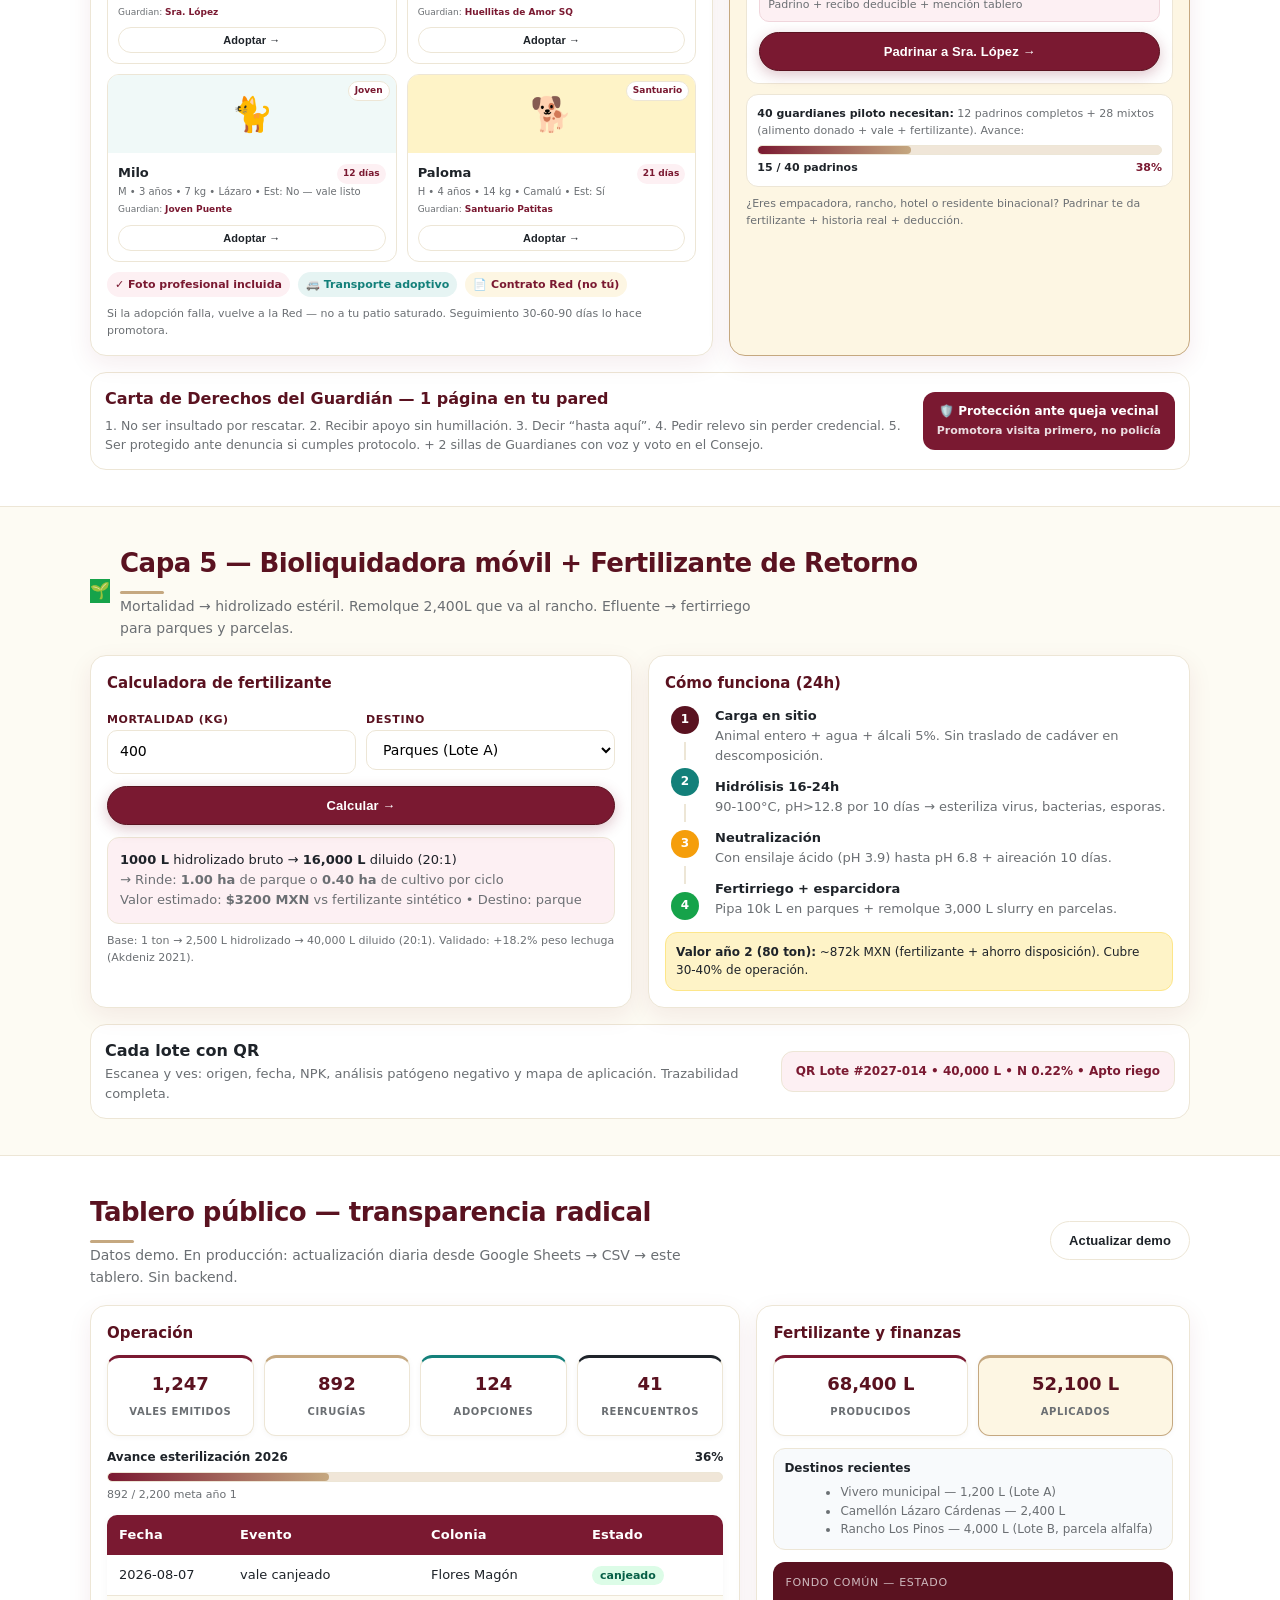
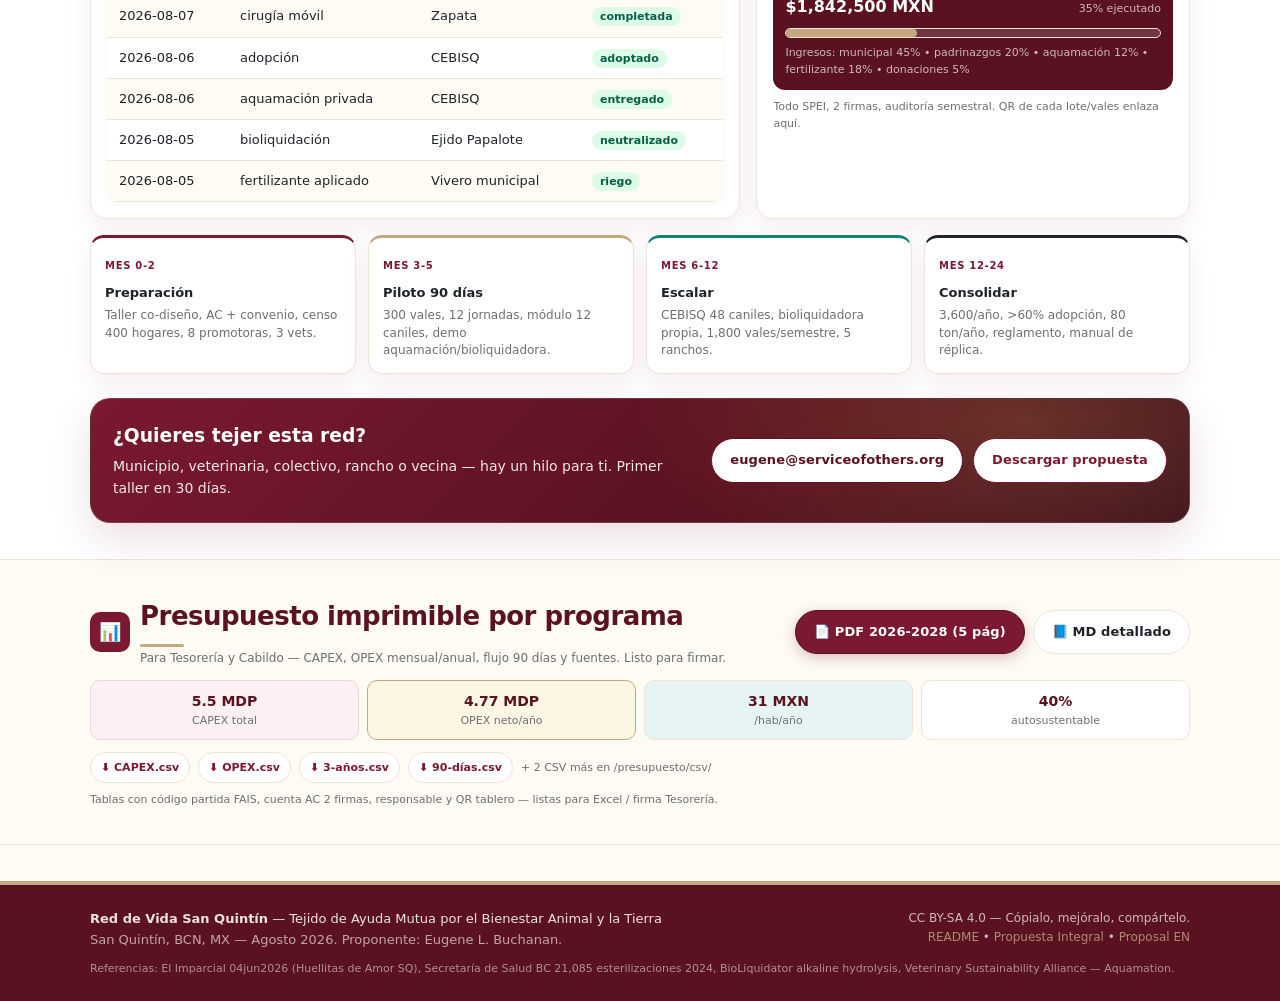
==== commit d428c895: "Plan y Presupuesto detallado imprimible por programa — CAPEX/OPEX 2026-2028 - Nueva propuesta: 5.5 M" ====
--- a/san-quintin-red-de-vida/site/index.html
+++ b/san-quintin-red-de-vida/site/index.html
@@ -30,6 +30,7 @@
       <a href="#centro" data-es="Centro" data-en="Center">Centro</a>
       <a href="#guardianes" data-es="Guardianes" data-en="Guardians">Guardianes</a>
       <a href="#fertilizante" data-es="Fertilizante" data-en="Fertilizer">Fertilizante</a>
+      <a href="#presupuesto" data-es="Presupuesto" data-en="Budget">Presupuesto</a>
       <a href="#tablero" data-es="Tablero" data-en="Dashboard">Tablero</a>
       <div class="lang-toggle" role="group" aria-label="Idioma">
         <button id="btn-es" class="active" onclick="setLang('es')">ES</button>
@@ -572,6 +573,38 @@
   </div>
 </section>
 
+
+<!-- Presupuesto descargable -->
+<section id="presupuesto" class="section" style="background:var(--cream);border-top:1px solid var(--line);border-bottom:1px solid var(--line)">
+  <div class="container">
+    <div style="display:flex;gap:10px;align-items:center;flex-wrap:wrap">
+      <div style="width:40px;height:40px;background:var(--wine);color:white;border-radius:10px;display:grid;place-items:center;font-size:18px">📊</div>
+      <div style="flex:1;min-width:220px">
+        <h2 style="margin:0;color:var(--wine-dark)" data-es="Presupuesto imprimible por programa" data-en="Printable budget per program">Presupuesto imprimible por programa</h2>
+        <p style="font-size:12px;color:var(--muted);margin:2px 0 0" data-es="Para Tesorería y Cabildo — CAPEX, OPEX mensual/anual, flujo 90 días y fuentes. Listo para firmar." data-en="For Treasury and Council — CAPEX, monthly/annual OPEX, 90-day flow and sources. Ready to sign.">Para Tesorería y Cabildo — CAPEX, OPEX mensual/anual, flujo 90 días y fuentes. Listo para firmar.</p>
+      </div>
+      <div style="display:flex;gap:8px;flex-wrap:wrap">
+        <a class="btn btn-primary" href="../Plan-Presupuesto-Red-de-Vida-2026-2028.pdf" download>📄 PDF 2026-2028 (5 pág)</a>
+        <a class="btn btn-light" href="../PLAN-Y-PRESUPUESTO-DETALLADO.md">📘 MD detallado</a>
+      </div>
+    </div>
+    <div style="margin-top:12px;display:grid;grid-template-columns:repeat(4,1fr);gap:8px;font-size:11px">
+      <div style="background:var(--wine-light);border:1px solid #f0d6dc;border-radius:10px;padding:10px;text-align:center"><b style="font-size:14px;color:var(--wine-dark)">5.5 MDP</b><br><span style="color:var(--muted)">CAPEX total</span></div>
+      <div style="background:var(--gold-light);border:1px solid var(--gold);border-radius:10px;padding:10px;text-align:center"><b style="font-size:14px;color:var(--wine-dark)">4.77 MDP</b><br><span style="color:var(--muted)">OPEX neto/año</span></div>
+      <div style="background:var(--teal-light);border:1px solid var(--line);border-radius:10px;padding:10px;text-align:center"><b style="font-size:14px;color:var(--wine-dark)">31 MXN</b><br><span style="color:var(--muted)">/hab/año</span></div>
+      <div style="background:white;border:1px solid var(--line);border-radius:10px;padding:10px;text-align:center"><b style="font-size:14px;color:var(--wine-dark)">40%</b><br><span style="color:var(--muted)">autosustentable</span></div>
+    </div>
+    <div style="margin-top:12px;display:flex;gap:8px;flex-wrap:wrap;font-size:11px">
+      <a href="../presupuesto/csv/01-CAPEX.csv" style="background:white;border:1px solid var(--line);padding:6px 10px;border-radius:999px;font-weight:700;color:var(--wine)" download>⬇ CAPEX.csv</a>
+      <a href="../presupuesto/csv/02-OPEX-resumen.csv" style="background:white;border:1px solid var(--line);padding:6px 10px;border-radius:999px;font-weight:700;color:var(--wine)" download>⬇ OPEX.csv</a>
+      <a href="../presupuesto/csv/07-3anios.csv" style="background:white;border:1px solid var(--line);padding:6px 10px;border-radius:999px;font-weight:700;color:var(--wine)" download>⬇ 3-años.csv</a>
+      <a href="../presupuesto/csv/08-flujo-90d.csv" style="background:white;border:1px solid var(--line);padding:6px 10px;border-radius:999px;font-weight:700;color:var(--wine)" download>⬇ 90-días.csv</a>
+      <span style="color:var(--muted);align-self:center">+ 2 CSV más en /presupuesto/csv/</span>
+    </div>
+    <p style="font-size:11px;color:var(--muted);margin:8px 0 0">Tablas con código partida FAIS, cuenta AC 2 firmas, responsable y QR tablero — listas para Excel / firma Tesorería.</p>
+  </div>
+</section>
+
 <footer class="footer">
   <div class="container" style="display:grid;gap:10px">
     <div style="display:flex;justify-content:space-between;gap:16px;flex-wrap:wrap">
